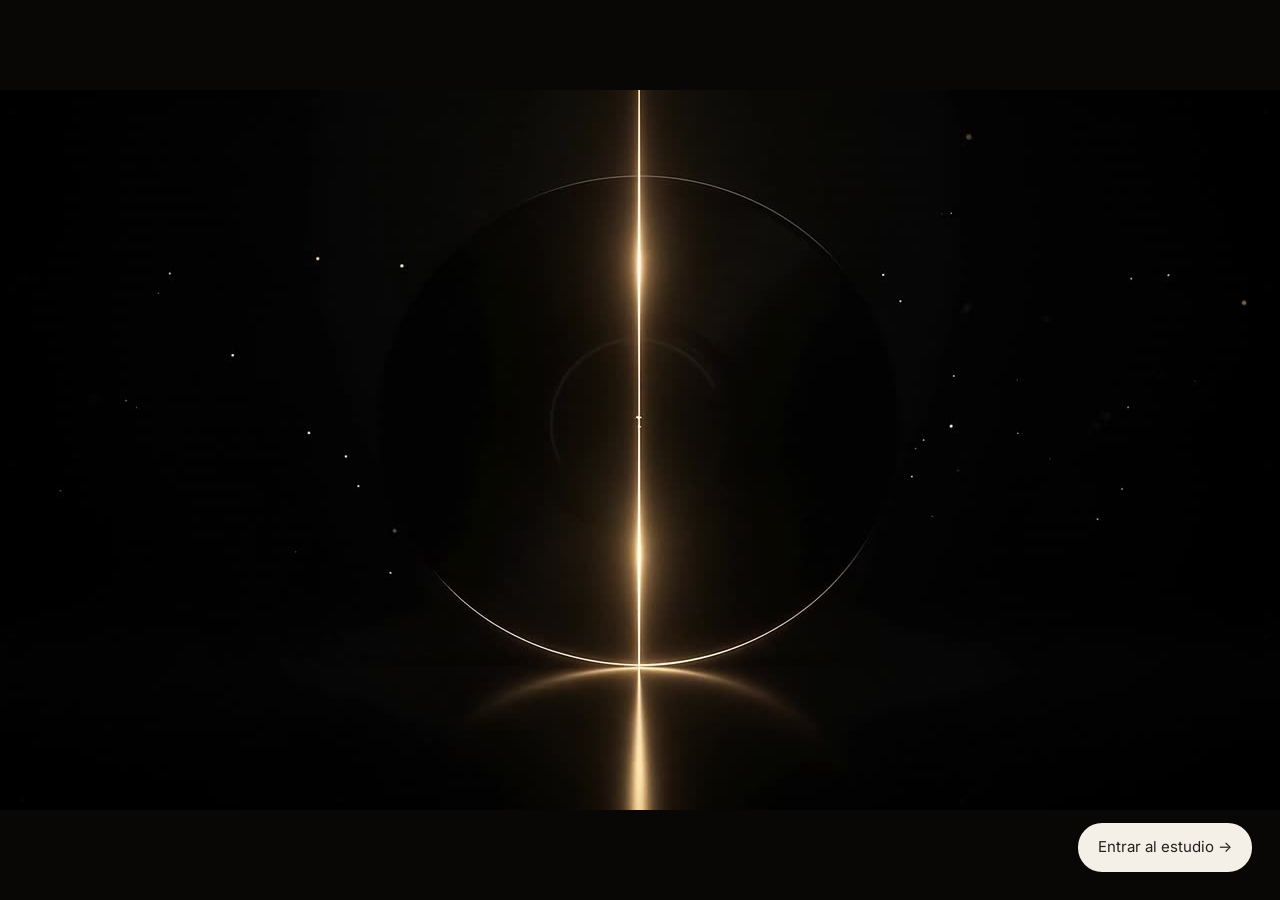
==== index.html @ 71c60af3 "Add files via upload" ====
<!DOCTYPE html>
<html lang="es">
<head>
<meta charset="utf-8">
<meta name="viewport" content="width=device-width, initial-scale=1">
<title>Galadriel Music Studio | Música para otros mundos</title>
<meta name="description" content="Música cinematográfica y emocional para otros mundos. Explora orquesta, culturas, cine y los universos musicales de Galadriel Music Studio.">
<meta name="theme-color" content="#F4EFE6">
<meta http-equiv="Content-Security-Policy" content="default-src 'self'; script-src 'self' 'unsafe-inline'; style-src 'self' 'unsafe-inline' https://fonts.googleapis.com; font-src 'self' https://fonts.gstatic.com; img-src 'self' data: https:; media-src 'self'; connect-src 'self' https://www.googleapis.com https://api.allorigins.win; frame-src https://www.youtube-nocookie.com; form-action https://formspree.io; base-uri 'self'; object-src 'none'; upgrade-insecure-requests">
<meta name="referrer" content="strict-origin-when-cross-origin">
<link rel="canonical" href="https://galadrielmusicstudio.github.io/music/">
<meta name="robots" content="index, follow">
<meta property="og:type" content="website">
<meta property="og:title" content="Galadriel Music Studio | Música para otros mundos">
<meta property="og:description" content="Descubre nuestros universos musicales: orquesta, cine, culturas y música emocional. Escucha muestras y explora cada canal.">
<meta property="og:url" content="https://galadrielmusicstudio.github.io/music/">
<meta property="og:site_name" content="Galadriel Music Studio">
<meta property="og:locale" content="es_PE">
<meta property="og:image" content="https://galadrielmusicstudio.github.io/music/og.jpg?v=20261001-share23">
<meta property="og:image:secure_url" content="https://galadrielmusicstudio.github.io/music/og.jpg?v=20261001-share23">
<meta property="og:image:type" content="image/jpeg">
<meta property="og:image:width" content="1200">
<meta property="og:image:height" content="630">
<meta property="og:image:alt" content="Galadriel Music Studio: tocadiscos de mármol y oro sobre fondo marfil, panel carbón y el lema Música para otros mundos">
<meta name="twitter:card" content="summary_large_image">
<meta name="twitter:title" content="Galadriel Music Studio | Música para otros mundos">
<meta name="twitter:description" content="Descubre nuestros universos musicales: orquesta, cine, culturas y música emocional.">
<meta name="twitter:image" content="https://galadrielmusicstudio.github.io/music/og.jpg?v=20261001-share23">
<link rel="icon" href="data:image/svg+xml,%3Csvg xmlns='http://www.w3.org/2000/svg' viewBox='0 0 32 32'%3E%3Crect width='32' height='32' rx='16' fill='%23080705'/%3E%3Ccircle cx='16' cy='16' r='10' fill='none' stroke='%23C8A76B' stroke-width='.8'/%3E%3Ccircle cx='16' cy='16' r='4' fill='%23F4EFE6'/%3E%3Ccircle cx='16' cy='16' r='1.15' fill='%23C8A76B'/%3E%3C/svg%3E">
<script type="application/ld+json">
{"@context":"https://schema.org","@type":"Organization","name":"Galadriel Music Studio","url":"https://galadrielmusicstudio.github.io/music/","sameAs":["https://www.youtube.com/@Galadriel_Symphony","https://www.youtube.com/@EcosDelAnimeMusic","https://www.youtube.com/@Heavenly_Echoes_Sounds","https://www.youtube.com/@ForgedInSilenceMusic","https://www.youtube.com/@ReelEmpiresMusic","https://open.spotify.com/intl-es/artist/4nYRh691c9rFwYWgybuZY1","https://tidal.com/artist/80259415","https://instagram.com/galadrielsymphony"]}
</script>
<link rel="stylesheet" href="css/fonts.css?v=20260928">
<link rel="stylesheet" href="css/styles.css?v=20260928b">
<link rel="stylesheet" href="css/turntable.css?v=24">
<link rel="stylesheet" href="css/canales-v15.css?v=15">
<link rel="stylesheet" href="css/escuchar-v16.css?v=24">
</head>
<body><a class="skip-link" href="#canales">Ir al contenido</a>
<div id="intro">
  <video class="intro-video" id="introVideo" src="media/galadriel-intro.mp4" poster="img/galadriel-intro-poster.jpg" autoplay muted playsinline webkit-playsinline preload="metadata"></video>
</div>
<div class="page">
  <header class="top">
    <div class="top-in">
      <button class="brand" data-view="canales" aria-label="Volver a canales"><span class="mark" aria-hidden="true"></span><span class="brand-word" aria-label="Galadriel">GΛLΛDRIEL</span></button>
      <nav class="nav" id="nav" aria-label="Navegación principal">
        <button data-view="canales" aria-current="true">Canales</button>
        <button data-view="escuchar">Escuchar</button>
        <button data-view="estudio">Estudio</button>
        <button data-view="tienda">Tienda</button>
      </nav>
      
      
    </div>
  </header>
  <main class="screen" id="canales">
    <div class="home-grid">
      <section class="home-left" aria-labelledby="titulo">
        <div class="home-left-ambient" aria-hidden="true">
          <video class="home-left-bg-video" autoplay muted loop playsinline webkit-playsinline preload="metadata" poster="img/galadriel-left-ambient-poster.webp">
            <source src="media/galadriel-left-ambient.mp4" type="video/mp4">
          </video>
        </div>
<section class="hero-copy" aria-labelledby="titulo">
      <p class="eyebrow">Un universo sonoro</p>
      <h1 id="titulo"><span class="brand-word" aria-label="Galadriel">GΛLΛDRIEL</span><small>Music Studio</small></h1>
      
      <p class="hero-statement">Música cinematográfica y emocional para universos originales.</p>
      
    </section>
      <div class="record-zone tt-zone"><div class="tt-stage">
<svg class="tt-scene" xmlns="http://www.w3.org/2000/svg" xmlns:xlink="http://www.w3.org/1999/xlink" viewBox="500 340 1240 590" role="img" aria-label="Tocadiscos de mármol y oro con vinilo negro y brazo articulado">
<defs>
  <image id="arm-photo" width="1672" height="941" xlink:href="img/turntable/arm.png"/>
  <clipPath id="rod-cut"><path d="M 709 655 L 862 595 L 913 608 L 1040 550 Q 1110 521 1143 463 L 1262 322 Q 1280 299 1300 315 L 1320 340 L 1223 507 Q 1190 578 1120 610 L 947 681 L 933 727 L 789 783 L 723 742 Z"/></clipPath>
  <mask id="housing-cut" maskUnits="userSpaceOnUse" x="0" y="0" width="1672" height="941">
    <rect width="1672" height="941" fill="white"/>
    <path d="M 709 655 L 862 595 L 913 608 L 1040 550 Q 1110 521 1143 463 L 1262 322 Q 1280 299 1300 315 L 1320 340 L 1223 507 Q 1190 578 1120 610 L 947 681 L 933 727 L 789 783 L 723 742 Z" fill="black" stroke="black" stroke-width="30" stroke-linejoin="round"/>
  </mask>
  <linearGradient id="pivot-brass"><stop stop-color="#5e431d"/><stop offset=".3" stop-color="#d8b77a"/><stop offset=".55" stop-color="#f1d9a6"/><stop offset=".8" stop-color="#946529"/><stop offset="1" stop-color="#3c2b19"/></linearGradient>
  <clipPath id="tt-disc-edge"><circle r="270"/></clipPath>
  <clipPath id="tt-label-edge"><circle r="98"/></clipPath>
  <filter id="tt-matte" color-interpolation-filters="sRGB">
    <feColorMatrix type="saturate" values=".12"/>
    <feComponentTransfer>
      <feFuncR type="linear" slope=".28" intercept=".016"/>
      <feFuncG type="linear" slope=".28" intercept=".016"/>
      <feFuncB type="linear" slope=".28" intercept=".016"/>
    </feComponentTransfer>
  </filter>
</defs>

<!-- A complete alpha silhouette sits on the page's single continuous surface. -->
<image class="tt-photo-base" x="519.12" y="276.8" width="1195.48" height="672.815" xlink:href="img/turntable/chassis-transparent.png"/>

<!-- Reflections stay in the room; the centered label rotates in the disc plane. -->
<g class="tt-disc-plane" transform="translate(1114 477) scale(1 .335)">
  <circle r="270" fill="#111212"/>
  <g class="tt-reflections" clip-path="url(#tt-disc-edge)">
    <image x="-278.56" y="-275.89" width="558" height="558" xlink:href="img/turntable/label.png" filter="url(#tt-matte)"/>
  </g>
  <g class="tt-grooves" fill="none" stroke="#babdbd" stroke-width=".45" opacity=".17" aria-hidden="true"></g>
  <circle r="100" fill="#28251e"/>
  <g class="tt-rotor" transform="rotate(0)">
    <g clip-path="url(#tt-label-edge)">
      <image x="-278.56" y="-275.89" width="558" height="558" xlink:href="img/turntable/label.png"/>
    </g>
  </g>
  <circle r="270" fill="none" stroke="#303131" stroke-width="1"/>
</g>
<g class="tt-spindle" aria-hidden="true">
  <ellipse cx="1114" cy="477" rx="8" ry="3" fill="#583d1d"/>
  <path d="M1110 477V465Q1114 461 1118 465V477Z" fill="url(#pivot-brass)"/>
</g>

<!-- Fixed pedestal + moving tube/cartridge, clipped from the original transparent arm render. -->
<ellipse cx="1431" cy="532" rx="25" ry="3" fill="#3d2914" opacity=".14"/>
<g transform="translate(1156 405) scale(.2)">
  <use xlink:href="#arm-photo" mask="url(#housing-cut)"/>
  <ellipse cx="1321" cy="330" rx="35" ry="31" fill="url(#pivot-brass)" opacity=".22"/>
  <g class="tt-arm-yaw"><g class="tt-arm-lift"><use xlink:href="#arm-photo" clip-path="url(#rod-cut)"/></g></g>
</g>
</svg>
          <button class="tt-disc-hit" id="touchDisc" aria-expanded="false" aria-controls="channelPanel" aria-label="Ver el canal seleccionado"></button>
          
          <div class="home-audio" id="homeAudio"></div>
        </div>
        <p class="sample-caption"></p>
</div>
        <div class="home-signature"><i aria-hidden="true"></i><span>Música<br>para otros mundos</span></div>
      </section>

      <aside class="home-right" aria-label="Explorar canales de Galadriel Music Studio">
        <div class="channel-browser">
          <div class="channel-browser-head"><span>Canales destacados</span><i aria-hidden="true"></i></div>
          <div class="channel-carousel">
            <button class="carousel-arrow carousel-prev" id="channelPrev" type="button" aria-label="Canales anteriores">
              <svg viewBox="0 0 24 24" aria-hidden="true"><path d="M15 5l-7 7 7 7"/></svg>
            </button>
            <div class="channel-viewport" id="channelViewport"><ol class="channel-rail" id="channelRail"></ol></div>
            <button class="carousel-arrow carousel-next" id="channelNext" type="button" aria-label="Canales siguientes">
              <svg viewBox="0 0 24 24" aria-hidden="true"><path d="M9 5l7 7-7 7"/></svg>
            </button>
          </div>
        </div>

        <div class="channel-info-wrap">
          <div class="current-meta" id="currentMeta"></div>
          <a class="channel-cta" id="currentChannelLink" href="#" target="_blank" rel="noopener noreferrer">
            <span class="channel-cta-play" aria-hidden="true">
              <svg viewBox="0 0 24 24"><path d="M9 6l9 6-9 6z"/></svg>
            </span>
            <span>Ver canal</span>
            <span class="channel-cta-arrow" aria-hidden="true">→</span>
          </a>
        </div>

        <a class="home-explore" href="#escuchar" data-view="escuchar">Explorar música →</a>
<aside class="channel-panel" id="channelPanel" aria-live="polite"></aside>
      </aside>
    </div>
  </main>
  <section class="view listen-view" id="view-escuchar" aria-labelledby="escuchar-title">
    <h2 class="listen-sr-only" id="escuchar-title">Escuchar</h2>
    <p class="listen-sr-only" id="listenIntro" aria-live="polite">Cargando canales…</p>
    <div class="listen-list" id="listenList"></div>
  </section>
  <section class="view" id="view-estudio" aria-labelledby="estudio-title">
    <div class="studio-showcase">
      <div class="studio-copy">
        <h2 id="estudio-title">Estudio</h2>
        <p class="studio-kicker">La visión detrás de la música</p>
        <p>Galadriel Music Studio es un universo músical que reúne composición original, producción cinematográfica y mundos visuales creados para sonar con identidad propia.</p>
        <div class="studio-pillars" aria-label="Pilares del estudio">
          <span><i></i>Composición original</span>
          <span><i></i>Producción cinematográfica</span>
          <span><i></i>Universos músicales</span>
          <span><i></i>Comunidad global</span>
        </div>
        <a class="studio-cta" id="studioMail" href="#">Contactar al estudio <span aria-hidden="true">→</span></a>
        <div class="studio-quote">"Música para otros mundos"<br><small>Galadriel Music Studio</small></div>
      </div>
      <div class="studio-visual"><p class="eyebrow">Galadriel Music Studio</p><p class="studio-manifesto">Música para<br><em>otros mundos.</em></p><p>Orquesta · Cine · Emoción</p><div class="studio-lines" aria-hidden="true"></div></div>
    </div>
    <div class="studio-lower">
      <div class="contact-card studio-card">
        <h3>Nuevos lanzamientos</h3>
        <p>Escríbenos si quieres recibir novedades sobre lanzamientos y colecciones.</p>
        <a class="studio-cta" id="notifyMail" href="#">Solicitar avisos por correo →</a><p class="form-note">Se abrirá tu aplicación de correo para enviar la solicitud.</p>
      </div>
      <div class="contact-card studio-card"><h3>Contacto</h3><p>Licencias, colaboraciones o producción músical: <a id="mail" href="#">escribir al estudio</a></p></div>
    </div>
  </section>
  <section class="view" id="view-tienda" aria-labelledby="tienda-title">
    <div class="shop-head">
      <div>
        <p class="shop-kicker">Colecciones digitales</p>
        <h2 id="tienda-title">Tienda</h2>
        <p>Elige el universo que quieres llevar contigo. Explora las colecciones y consulta los formatos disponibles para celular y monitor.</p>
      </div>
      <div class="shop-badges" aria-label="Detalles de compra">
        <span>Monitor 3840 × 2160</span>
        <span>Celular y monitor</span>
        <span>Entrega por correo</span>
      </div>
    </div>
    <div class="shop-grid" id="shopGrid"></div>
    <div class="contact-card">
      <h3>Cómo funciona</h3>
      <p>Selecciona un formato y solicita información por correo. Antes de pagar, confirma con el estudio el contenido, la disponibilidad, el permiso de uso y el plazo de entrega de la colección.</p>
      <p><a href="privacidad.html">Política de privacidad</a></p>
    </div>
  </section>
<footer class="site-footer"><span>Galadriel Music Studio</span><a href="privacidad.html">Privacidad</a><a href="#estudio" data-view="estudio">Contacto</a></footer></div>
<dialog id="productPreview"><button class="preview-close" aria-label="Cerrar vista previa">Cerrar ×</button><img alt=""><p></p></dialog>
<script src="js/turntable.js?v=20260928b" defer></script>
<script src="js/app.js?v=20261001v24" defer></script>
</body>
</html>
---- css/fonts.css ----
@font-face {
  font-family: 'Inter';
  font-style: normal;
  font-weight: 400;
  font-display: swap;
  src: url(../fonts/font-0.ttf) format('truetype');
}
@font-face {
  font-family: 'Inter';
  font-style: normal;
  font-weight: 500;
  font-display: swap;
  src: url(../fonts/font-1.ttf) format('truetype');
}
@font-face {
  font-family: 'Inter';
  font-style: normal;
  font-weight: 600;
  font-display: swap;
  src: url(../fonts/font-2.ttf) format('truetype');
}
@font-face {
  font-family: 'Marcellus';
  font-style: normal;
  font-weight: 400;
  font-display: swap;
  src: url(../fonts/font-3.ttf) format('truetype');
}
---- css/styles.css ----
:root{--ivory:#f5f0e7;--paper:#fcf9f3;--ink:#26211b;--muted:#71675b;--gold:#a7834d;--line:#a7834d33;--ease:cubic-bezier(.2,.8,.2,1)}
*{box-sizing:border-box}html{scroll-behavior:smooth}body{margin:0;background:#e9e2d6;color:var(--ink);font:400 15px/1.65 Inter,system-ui,sans-serif;-webkit-font-smoothing:antialiased}button,input,select{font:inherit}button,a,input,select{touch-action:manipulation}button{cursor:pointer;color:inherit}a{color:inherit;text-decoration:none}button{border:0;background:none}img,svg{max-width:100%}img{display:block}button:disabled{cursor:default}a:focus-visible,button:focus-visible,input:focus-visible,select:focus-visible{outline:2px solid var(--gold);outline-offset:5px}button,a{ -webkit-tap-highlight-color:transparent}h1,h2,h3,p{margin-top:0}h1,h2,h3{font-family:Marcellus,Georgia,serif;font-weight:400}.page{width:calc(100% - 48px);max-width:1760px;min-height:calc(100svh - 48px);margin:24px auto;border:1px solid #8c7c625e;border-radius:16px;background:radial-gradient(ellipse at 20% 5%,#fffdf9 0,transparent 50%),linear-gradient(125deg,#f7f3eb,#f1e9dc);box-shadow:0 18px 60px #34291b12;overflow:clip}.top{position:relative;z-index:10;border-bottom:1px solid var(--line)}.top-in{max-width:1440px;margin:auto;min-height:84px;padding:12px 40px;display:flex;align-items:center;justify-content:space-between;gap:24px}.brand{display:flex;align-items:center;gap:14px;padding:0;text-align:left}.mark{display:grid;place-items:center;width:36px;height:36px;border-radius:50%;background:#19160f;box-shadow:inset 0 0 0 1px #b3975d}.mark:before{content:'';width:11px;height:11px;background:#eee4d0;border:2px solid #ac8b50;border-radius:50%}.brand-word{font-family:Marcellus,Georgia,serif;letter-spacing:.2em}.brand .brand-word{font-size:16px}.brand .brand-word:after{content:'Music Studio';display:block;text-align:center;font:400 8px/1.6 Inter,sans-serif;letter-spacing:.28em}.nav{display:flex;gap:30px}.nav button{position:relative;padding:12px 0;font-size:12px;letter-spacing:.14em;text-transform:uppercase;color:var(--muted)}.nav button[aria-current=true]{color:var(--ink)}.nav button[aria-current=true]:after{content:'';position:absolute;bottom:5px;left:0;right:0;height:1px;background:var(--gold)}.nav button:hover{color:var(--ink)}
.screen{max-width:1440px;margin:auto;padding:38px 40px 24px}.hero-copy{text-align:center}.eyebrow{display:flex;align-items:center;justify-content:center;gap:18px;color:#8c693b;font-size:10px;letter-spacing:.32em;text-transform:uppercase;margin:0 0 16px}.eyebrow:before,.eyebrow:after{content:'';width:32px;height:1px;background:#b3956455}h1{line-height:1;margin:0 0 18px}h1>.brand-word{display:block;font-size:clamp(44px,6.5vw,96px);letter-spacing:.17em;text-indent:.17em}h1 small{display:block;font:400 13px/1.7 Inter,sans-serif;letter-spacing:.45em;margin-top:10px}.hero-statement{color:var(--muted);font-size:14px;letter-spacing:.05em;margin:0 auto;max-width:660px}.stage{position:relative;display:grid;grid-template-columns:230px minmax(0,660px) 230px;justify-content:center;align-items:center;gap:22px;margin-top:32px}.channel-rail{list-style:none;padding:0;margin:0;display:grid;gap:5px}.channel-rail button{display:flex;gap:12px;align-items:center;text-align:left;width:100%;min-height:52px;padding:8px 12px;border:1px solid transparent;border-radius:8px;color:var(--muted);transition:background .2s}.channel-rail .num{font-size:10px;color:#947644;letter-spacing:.12em}.channel-rail .label{font-size:12px;line-height:1.4;letter-spacing:.025em}.channel-rail button:hover{background:#fffaf28a}.channel-rail button[aria-current=true]{color:var(--ink);border-color:var(--line);background:#fffaf2}.current-meta{text-align:center;width:100%;margin-bottom:0;min-height:96px}.current-meta .cat{color:var(--muted);font-size:10px;letter-spacing:.21em;text-transform:uppercase;margin:0 0 6px}.current-meta .name{font-family:Marcellus,Georgia,serif;font-size:clamp(23px,2.7vw,36px);line-height:1.2;margin:0}.current-identity{display:flex;justify-content:center;align-items:center;gap:10px}.current-identity img{width:35px;height:35px;object-fit:cover;border-radius:50%;border:1px solid var(--line)}.current-stats{margin:6px 0 0;color:var(--muted);font-size:11px}.sample-caption{text-align:center;color:var(--muted);font-size:11px;margin:9px 0 15px}.touch,.studio-cta,.shop-request{display:inline-flex;align-items:center;justify-content:center;gap:24px;background:var(--ink);color:var(--paper);padding:10px 20px;border-radius:24px;font-size:12px;letter-spacing:.05em;min-height:44px}.touch:hover,.studio-cta:hover,.shop-request:hover{background:#4d3e29}.arrow{display:grid;place-items:center;border:1px solid #b3956480;border-radius:50%;width:28px;height:28px}.arrow svg{width:18px;fill:none;stroke:currentColor;stroke-width:1.4}.channel-panel{display:none;grid-column:1/-1;background:var(--paper);border:1px solid var(--line);border-radius:12px;padding:26px;margin-top:16px}.disc-open .channel-panel{display:block}.panel-actions{display:flex;justify-content:flex-end}.ghost{font-size:12px;color:var(--muted);padding:8px 0}.panel-copy{max-width:760px}.panel-copy p{margin:6px 0 12px}.platforms{display:flex;flex-wrap:wrap;gap:10px;margin:16px 0}.platforms a{padding:8px 14px;border:1px solid var(--line);border-radius:22px;font-size:12px}.platforms .primary{background:var(--ink);color:var(--paper)}.panel-videos{margin-top:20px}.footer-note{display:flex;align-items:center;justify-content:space-between;gap:16px;margin-top:36px;padding-top:18px;color:var(--muted);font-size:10px;letter-spacing:.12em;text-transform:uppercase}.footer-note .left{display:flex;gap:12px}.footer-note i{border-left:1px solid var(--gold)}.footer-note .right{display:none}.site-footer{border-top:1px solid var(--line);display:flex;gap:24px;align-items:center;max-width:1360px;margin:16px auto 0;padding:22px 40px;color:var(--muted);font-size:11px}.site-footer span{margin-right:auto}.site-footer a:hover{text-decoration:underline}.view{display:none;max-width:1360px;margin:auto;padding:44px 40px 48px;min-height:60vh}.view.on{display:block}body.view-open .screen{display:none}.view h2{font-size:clamp(32px,4vw,52px);line-height:1.15;margin:0 0 14px}.view .intro{color:var(--muted);max-width:70ch;margin-bottom:30px}.listen-row{display:grid;grid-template-columns:250px minmax(0,1fr);gap:28px;padding:30px 0;border-top:1px solid var(--line)}.listen-row>div{min-width:0}.row-id{display:flex;gap:16px;align-items:flex-start}.row-id h3{font-size:22px;line-height:1.25;margin:4px 0 6px}.row-id small{font-size:12px;color:var(--muted)}.listen-disc{position:relative;flex:0 0 58px;display:flex;flex-direction:column;align-items:center;gap:10px}.mini-disc{display:block;width:58px;height:58px;border-radius:50%;background:#30271b;overflow:hidden}.channel-seal{height:100%;display:grid;place-items:center;color:#e7d6b0;font-size:12px}.audio-wave{display:none}.audio-card audio{display:none}.player-btn{display:grid;place-items:center;width:44px;height:44px;background:var(--ink);color:#f7eddb;border-radius:50%}.player-btn svg{width:19px;height:19px;fill:currentColor}.pause-icon{display:none}.is-playing .play-icon{display:none}.is-playing .pause-icon{display:block}.listen-videos-heading{display:flex;justify-content:space-between;gap:12px;margin-bottom:14px;font-size:12px}.listen-videos-heading small{color:var(--muted)}.videos{display:grid;grid-template-columns:repeat(3,minmax(0,1fr));gap:18px}.listen-row .videos{grid-template-columns:repeat(2,minmax(0,1fr))}.video-card{min-width:0}.thumb{display:block;position:relative;aspect-ratio:16/9;background:#e4dacb;overflow:hidden;border-radius:8px}.thumb img{width:100%;height:100%;object-fit:cover;transition:transform .3s}.video-card:hover img{transform:scale(1.035)}.video-card b{display:-webkit-box;-webkit-line-clamp:2;-webkit-box-orient:vertical;overflow:hidden;min-height:40px;font-size:13px;font-weight:500;line-height:1.5;margin-top:10px}.video-card small{font-size:11px;color:var(--muted)}.video-duration{position:absolute;right:7px;bottom:7px;padding:1px 5px;background:#17130fd9;color:white;border-radius:4px;font-size:10px}.fallback-title{display:grid;height:100%;place-items:center;text-align:center;padding:16px;color:var(--muted);font-family:Marcellus,serif}.empty{padding:24px;border:1px dashed var(--line);border-radius:8px;color:var(--muted)}
.studio-showcase{display:grid;grid-template-columns:1fr 1fr;gap:48px;align-items:center}.studio-kicker,.shop-kicker{text-transform:uppercase;color:#89683b;font-size:11px;letter-spacing:.15em}.studio-copy>p{max-width:55ch}.studio-pillars{display:grid;grid-template-columns:1fr 1fr;gap:12px;margin:28px 0;font-size:12px}.studio-pillars span{border-top:1px solid var(--line);padding-top:12px}.studio-quote{margin-top:25px;color:var(--muted);font-family:Marcellus,serif}.studio-quote small{font:11px Inter,sans-serif}.studio-visual{position:relative;overflow:hidden;min-height:370px;border:1px solid var(--line);border-radius:12px;padding:45px 30px;text-align:center;background:radial-gradient(ellipse at 50% 40%,#fffaf0,#e9ddc8);display:flex;flex-direction:column;justify-content:center}.studio-manifesto{font:400 clamp(30px,3.5vw,48px)/1.25 Marcellus,Georgia,serif;margin:20px 0}.studio-manifesto em{color:#92703d;font-style:normal}.studio-visual>p:last-of-type{font-size:10px;letter-spacing:.2em;text-transform:uppercase}.studio-lines{height:30px;margin-top:20px;background:repeating-linear-gradient(90deg,transparent 0 9px,#ad8c554f 9px 10px);mask-image:radial-gradient(ellipse,black,transparent 65%)}.studio-lower{display:grid;grid-template-columns:repeat(2,minmax(0,1fr));gap:20px;margin-top:40px}.contact-card{border:1px solid var(--line);border-radius:10px;padding:26px;background:#fcf9f380}.contact-card h3{font-size:24px;margin-bottom:10px}.contact-card p{color:var(--muted);font-size:14px}.contact-card a:not(.studio-cta){text-decoration:underline;text-underline-offset:4px;overflow-wrap:anywhere}.form-note{font-size:11px!important;margin:12px 0 0}.studio-audio-card{grid-column:1/-1;display:flex;align-items:center;justify-content:space-between}.studio-audio-card h3{margin:0}.shop-head{display:flex;align-items:flex-start;justify-content:space-between;gap:32px;margin-bottom:32px}.shop-head p{max-width:60ch;color:var(--muted)}.shop-badges{display:flex;flex-direction:column;gap:8px;flex-shrink:0;font-size:11px}.shop-badges span{border:1px solid var(--line);border-radius:20px;padding:6px 12px}.shop-grid{display:grid;grid-template-columns:repeat(3,minmax(0,1fr));gap:22px;margin-bottom:32px}.shop-card{min-width:0;overflow:hidden;border:1px solid var(--line);border-radius:12px;background:var(--paper);box-shadow:0 6px 20px #34291b06}.shop-art{position:relative;aspect-ratio:16/11;display:grid;place-items:center;background:linear-gradient(135deg,#eee5d6,#dfd0b8);width:100%;overflow:hidden}.shop-art img{width:100%;height:100%;object-fit:cover}.shop-art.no-preview img{display:none}.shop-art.no-preview:after{content:'Vista previa próximamente';color:#69583e;font-size:12px;letter-spacing:.05em}.shop-art:disabled{cursor:default}.shop-body{padding:22px}.shop-body h3{font-size:24px;line-height:1.2;margin:0 0 8px}.shop-body p{font-size:12px;color:var(--muted);margin:0 0 16px}.shop-format-label{display:block;font-size:11px;color:var(--muted);margin:0 0 6px}.shop-format{width:100%;min-height:44px;border:1px solid var(--line);background:#f6f0e5;border-radius:6px;color:var(--ink);padding:8px;font-size:12px;margin-bottom:16px}.shop-request{width:100%;font-size:12px}.shop-note{font-size:10px!important;margin:12px 0 0!important}dialog{width:min(960px,94vw);max-height:90svh;border:1px solid var(--line);border-radius:12px;padding:20px;background:var(--paper);color:var(--ink)}dialog::backdrop{background:#211b12b3}dialog img{max-height:70svh;max-width:100%;margin:auto;object-fit:contain}.preview-close{display:block;margin-left:auto;min-height:44px}.skip-link{position:fixed;top:-100px;left:20px;background:var(--ink);color:white;padding:10px;z-index:10000}.skip-link:focus{top:10px}#intro{position:fixed;inset:0;z-index:999;background:#080705;transition:opacity .4s;display:grid;place-items:center}#intro.off{opacity:0;pointer-events:none}.intro-video{width:100%;height:100%;object-fit:contain}.intro-skip{position:absolute;bottom:28px;right:28px;background:#f5f0e7;color:#26211b;padding:12px 20px;border-radius:24px}
@media(min-width:1600px){.screen{padding-top:48px}.stage{margin-top:40px}}
@media(max-width:1150px){.stage{grid-template-columns:190px minmax(0,640px);gap:22px}.channel-rail{grid-column:1}.record-zone{grid-column:2}.listen-row{grid-template-columns:200px minmax(0,1fr)}.shop-grid{grid-template-columns:repeat(2,minmax(0,1fr))}.studio-showcase{gap:28px}.top-in,.screen,.view{padding-left:28px;padding-right:28px}}
@media(max-width:820px){.page{width:100%;margin:0;border:0;border-radius:0;min-height:100svh}.top-in{flex-wrap:wrap;justify-content:center;padding:18px 20px 8px;gap:12px}.brand{margin-right:auto}.nav{width:100%;justify-content:space-between;gap:12px}.nav button{font-size:11px;min-height:44px}.screen{padding:26px 16px 20px}h1>.brand-word{font-size:clamp(32px,10vw,65px);letter-spacing:.1em;text-indent:.1em}h1 small{font-size:10px;letter-spacing:.3em}.eyebrow{font-size:9px;letter-spacing:.2em}.hero-statement{font-size:12px;max-width:35ch}.stage{display:flex;flex-direction:column;gap:20px;margin-top:28px}.channel-rail{order:2;display:flex;overflow-x:auto;width:100%;gap:8px;padding:4px 0 14px;scroll-snap-type:x mandatory}.channel-rail li{flex:0 0 155px;scroll-snap-align:start}.channel-rail button{height:58px;border-color:var(--line)}.record-zone.tt-zone{max-width:600px;order:1}.current-meta{min-height:78px}.current-meta .name{font-size:24px}.current-meta .cat{font-size:9px}.channel-panel{order:3;width:100%;padding:20px}.footer-note{margin-top:12px;font-size:9px}.site-footer{padding:20px 16px;gap:18px;font-size:10px;flex-wrap:wrap}.view{padding:30px 20px}.listen-row{grid-template-columns:1fr;gap:20px}.row-id h3{font-size:23px}.listen-row .videos{display:flex;overflow-x:auto;scroll-snap-type:x mandatory;gap:16px;padding-bottom:14px}.listen-row .video-card{flex:0 0 min(75vw,310px);scroll-snap-align:start}.listen-videos-heading{flex-wrap:wrap}.listen-videos-heading small:after{content:' · Desliza →'}.studio-showcase{grid-template-columns:1fr}.studio-visual{min-height:280px}.studio-lower{grid-template-columns:1fr}.shop-head{display:block}.shop-badges{flex-direction:row;flex-wrap:wrap}.shop-grid{grid-template-columns:1fr 1fr;gap:16px}.shop-body{padding:16px}.shop-body h3{font-size:22px}.videos{grid-template-columns:1fr}.panel-videos .videos{grid-template-columns:repeat(2,minmax(0,1fr))}}
@media(max-width:480px){.shop-grid{grid-template-columns:1fr}.current-identity{gap:7px}.current-identity img{width:28px;height:28px}.current-meta .name{font-size:22px}.panel-videos .videos{grid-template-columns:1fr}.footer-note .left{display:none}.footer-note{justify-content:center}.tt-zone .tt-volume{max-width:52px}.studio-pillars{font-size:11px}}
@media(prefers-reduced-motion:reduce){html{scroll-behavior:auto}*,*:before,*:after{animation:none!important;transition:none!important}}
.shop-art img{object-fit:contain;background:#eee5d6}
.shop-art img{position:absolute;inset:0;width:100%;height:100%;object-fit:contain}

/* One uninterrupted surface, independent of the turntable's alpha silhouette. */
.page{position:relative;isolation:isolate;background:#f8f5ee;border-color:#b4a38b66;box-shadow:0 18px 60px #493d2914}
.top{background:#faf6ef38}.site-footer{background:transparent}
.channel-rail button[aria-current=true]{background:#fbf5e7b0;border-color:#ad88543d}
.current-meta{position:relative;z-index:1}
@media(max-width:820px){.record-zone.tt-zone{max-width:660px}.channel-rail{scrollbar-width:thin;scrollbar-color:#ac927055 transparent}}

/* Fixed type sizes keep the wordmark and channel titles stable. */
h1>.brand-word{font-size:88px}
h1 small,.brand .brand-word:after{text-transform:uppercase}
.current-meta .name{font-size:32px;overflow-wrap:anywhere}
.current-identity{min-width:0}.current-identity img{flex-shrink:0}
.view h2{font-size:46px}
.studio-manifesto{font-size:42px}
.shop-card{border-radius:8px}
@media(min-width:1000px){.shop-grid{grid-template-columns:repeat(3,minmax(0,1fr))}}
@media(max-width:1150px){h1>.brand-word{font-size:64px}.current-meta .name{font-size:28px}}
@media(max-width:820px){
  h1>.brand-word{font-size:48px}
  .current-meta .name{font-size:24px}
  .view h2{font-size:34px}
  .studio-manifesto{font-size:34px}
}
@media(max-width:480px){h1>.brand-word{font-size:36px}.current-meta .name{font-size:22px}}
@media(max-width:360px){h1>.brand-word{font-size:32px}}
.channel-stats{display:grid;gap:3px;line-height:1.5}
.channel-stats span{display:block;white-space:nowrap}
.channel-stats span:only-child{white-space:normal}
---- css/turntable.css ----
/* Premium home turntable. Other sections keep styles.css. */
.record-zone.tt-zone{
  width:100%;height:auto;min-height:0;padding:0;display:flex;flex-direction:column;gap:0;isolation:isolate;
  position:relative;
}
.tt-zone .tt-stage{
  position:relative;width:100%;aspect-ratio:1240/590;flex:none;overflow:visible;
}
.tt-zone .tt-scene{
  display:block;width:100%;height:100%;overflow:visible;pointer-events:none;
  filter:none;mix-blend-mode:normal;
  shape-rendering:geometricPrecision;
}
.tt-zone .tt-photo-base{opacity:1}

/* Invisible click target over the actual record. */
.tt-zone .tt-disc-hit{
  position:absolute;left:27.7%;top:7.8%;width:43.6%;height:30.7%;border-radius:50%;z-index:3;
  background:transparent;padding:0;box-shadow:none;
}
.tt-zone .tt-disc-hit:focus-visible{outline:1px solid #b39c73;outline-offset:3px}

/* Tonearm motion: restrained so it reads as a physical mechanism, not a floating layer. */
.tt-zone .tt-arm-yaw{
  transform-box:view-box;transform-origin:1320px 330px;transform:rotate(0deg);
  transition:transform 1.45s cubic-bezier(.22,.72,.18,1) .16s;
}
.tt-zone.is-audio-playing .tt-arm-yaw{transform:rotate(16deg)}
.tt-zone .tt-arm-lift.is-cueing{animation:tt-cue 1.62s cubic-bezier(.25,.65,.25,1) both}
@keyframes tt-cue{0%,100%{transform:translateY(0)}18%,72%{transform:translateY(-13px)}}

/* The SVG rotor is animated in JS at 33 1/3 rpm. */
.tt-zone .tt-rotor{transform-origin:0 0}

/* Player is positioned over the physical black console in the photograph. */
.record-zone.tt-zone .home-audio{
  position:absolute;left:26.5%;top:51.55%;width:52.8%;height:9.75%;margin:0;
  display:flex;align-items:center;z-index:5;
}
.tt-zone .tt-console{
  min-height:0;height:100%;width:100%;padding:0 4.6%;border:0;border-radius:999px;
  background:linear-gradient(180deg,rgba(17,14,10,.18),rgba(8,7,5,.08));
  box-shadow:inset 0 1px 0 rgba(255,241,208,.07),inset 0 -1px 0 rgba(0,0,0,.12);
  display:grid;grid-template-columns:30px minmax(0,1fr) 54px;align-items:center;gap:6px;
  color:#eadcc0;position:relative;font:400 10px/1.2 Inter,system-ui,sans-serif;
  font-variant-numeric:tabular-nums;letter-spacing:0;
}
.tt-zone .tt-play{
  display:grid;place-items:center;width:30px;height:36px;border:0;padding:0;border-radius:50%;
  background:transparent;color:inherit;box-shadow:none;transition:color .2s,transform .2s;
}
.tt-zone .tt-play:hover{color:#fff0c9;transform:scale(1.06)}
.tt-zone .tt-play svg{width:14px;height:14px;fill:currentColor;stroke:none}
.tt-zone .tt-play .pause-icon{display:none}
.tt-zone .is-playing .tt-play .play-icon{display:none}
.tt-zone .is-playing .tt-play .pause-icon{display:block}
.tt-zone .tt-timeline{display:grid;grid-template-columns:auto minmax(20px,1fr) auto;align-items:center;gap:5px;min-width:0;white-space:nowrap}
.tt-zone .tt-volume{display:flex;align-items:center;gap:3px;min-width:0;margin:0;color:inherit}
.tt-zone .tt-volume svg{width:11px;height:11px;flex:none}
.tt-zone input[type=range]{
  width:100%;min-width:0;height:34px;appearance:none;-webkit-appearance:none;background:transparent;
  cursor:pointer;margin:0;padding:0;border:0;box-shadow:none;accent-color:#d6c6a8;
}
.tt-zone input[type=range]::-webkit-slider-runnable-track{height:2px;border-radius:2px;background:linear-gradient(to right,#d1c1a3 var(--fill,0%),rgba(214,198,168,.26) var(--fill,0%))}
.tt-zone input[type=range]::-webkit-slider-thumb{appearance:none;-webkit-appearance:none;width:8px;height:8px;border:0;border-radius:50%;margin-top:-3px;background:#d8c7a7;box-shadow:0 0 0 1px rgba(255,255,255,.12)}
.tt-zone input[type=range]::-moz-range-track{height:2px;background:rgba(214,198,168,.26)}
.tt-zone input[type=range]::-moz-range-progress{height:2px;background:#d1c1a3}
.tt-zone input[type=range]::-moz-range-thumb{width:8px;height:8px;border:0;border-radius:50%;background:#d8c7a7}
.tt-zone input:disabled,.tt-zone button:disabled{opacity:.42;cursor:default}
.tt-zone .tt-status{position:absolute;top:calc(100% + 14px);left:-10%;right:-10%;padding:6px 10px;text-align:center;border-radius:4px;background:rgba(249,244,233,.96);color:#54432f;font-size:10px;line-height:1.4;z-index:6;box-shadow:0 2px 9px #31210e18}
.tt-zone .tt-status:empty{display:none}
.tt-zone .is-loading .tt-play{opacity:.55}
.tt-zone audio{display:none}

/* CTA kept close to the product scene, like the approved mockup. */
.record-zone.tt-zone .sample-caption{margin:3px 0 12px}
.record-zone.tt-zone .touch{
  position:relative;left:auto;bottom:auto;transform:none;min-height:48px;min-width:230px;margin:0 auto;z-index:6;
  border-radius:28px;box-shadow:0 9px 22px rgba(56,39,19,.09);
}
.record-zone.tt-zone .touch .arrow{width:32px;height:32px}

/* The turntable is the hero centerpiece: larger, closer and balanced against the rail. */
@media(min-width:1151px){
  .screen{max-width:1510px;padding-top:38px}
  .stage{grid-template-columns:235px minmax(0,840px) 90px;gap:18px;margin-top:24px;align-items:center}
  .current-meta{min-height:90px}
  .channel-rail{align-self:center}
}

@media(max-width:1150px) and (min-width:821px){
  .stage{grid-template-columns:190px minmax(0,760px);gap:18px}
  .record-zone.tt-zone{max-width:760px}
}

@media(max-width:820px){
  .record-zone.tt-zone{max-width:700px;width:100%}
  .tt-zone .tt-stage{aspect-ratio:1240/590}
}

@media(max-width:520px){
  .tt-zone .tt-console{grid-template-columns:22px minmax(0,1fr) 31px;gap:2px;font-size:8px;padding:0 3.5%}
  .tt-zone .tt-play{width:22px;height:30px}.tt-zone .tt-play svg{width:11px;height:11px}
  .tt-zone .tt-console input[type=range]{height:30px}
  .tt-zone .tt-volume{display:flex;width:31px;gap:1px}.tt-zone .tt-volume svg{width:8px}.tt-zone .tt-timeline{gap:2px}
  .tt-zone input[type=range]::-webkit-slider-thumb{width:6px;height:6px;margin-top:-2px}
  .record-zone.tt-zone .touch{min-width:190px;min-height:44px}
}

@media(prefers-reduced-motion:reduce){
  .tt-zone .tt-arm-yaw{transition:none}
  .tt-zone .tt-arm-lift.is-cueing{animation:none}
}

/* Controls share the console's coordinates at every scene size. */
.record-zone.tt-zone .home-audio{left:27.1%;top:50%;width:45.8%;height:9.4%}
.tt-zone .tt-console{font-size:12px;grid-template-columns:36px minmax(0,1fr) 52px;grid-template-rows:minmax(0,1fr)}
.tt-zone .tt-play{width:36px;height:44px}
.tt-zone .tt-play svg{width:18px;height:18px}
.tt-zone .tt-timeline{gap:7px;min-height:0;height:100%;grid-template-rows:minmax(0,1fr)}
.tt-zone .sample-caption:empty{display:none}
.record-zone.tt-zone .touch{margin-top:14px}
@media(max-width:1150px){
  .tt-zone .tt-console{font-size:11px;grid-template-columns:28px minmax(0,1fr);gap:3px}
  .tt-zone .tt-volume{display:none}
  .tt-zone .tt-play{width:28px}
  .tt-zone .tt-timeline{gap:4px}
}
@media(max-width:820px){
  .tt-zone .tt-stage{width:100%;align-self:center}
  .tt-zone .tt-console{font-size:12px;grid-template-columns:32px minmax(0,1fr)}
  .tt-zone .tt-play{width:32px}
}
@media(max-width:360px){
  .tt-zone .tt-console{font-size:10px;grid-template-columns:28px minmax(0,1fr)}
  .tt-zone .tt-play{width:28px}
}

/* ======================================================================
   CANALES — editorial split layout
   Reorders the existing experience without altering the turntable artwork.
   ====================================================================== */
@media (min-width: 901px){
  body:not(.view-open) .page{
    background:#f7f1e7;
  }
  body:not(.view-open) .top{
    background:linear-gradient(90deg,#f7f1e7 0 58%,#111518 58% 100%);
    border-bottom-color:rgba(167,131,77,.22);
  }
  body:not(.view-open) .top-in{
    max-width:none;
    padding-left:clamp(34px,5vw,88px);
    padding-right:clamp(34px,5vw,88px);
  }
  body:not(.view-open) .nav button{color:#b8b2a9}
  body:not(.view-open) .nav button:hover,
  body:not(.view-open) .nav button[aria-current=true]{color:#f7f1e7}
  body:not(.view-open) .nav button[aria-current=true]:after{background:#c49350}

  #canales.screen{
    max-width:none;
    padding:0;
    min-height:calc(100svh - 110px);
  }
  #canales .home-grid{
    display:grid;
    grid-template-columns:minmax(0,58fr) minmax(430px,42fr);
    min-height:clamp(700px,calc(100svh - 110px),900px);
  }
  #canales .home-left{
    min-width:0;
    display:flex;
    flex-direction:column;
    align-items:stretch;
    background:
      radial-gradient(ellipse at 36% 20%,rgba(255,255,255,.88),rgba(255,255,255,0) 48%),
      linear-gradient(145deg,#faf6ee 0%,#f4ede2 100%);
    color:#1b1713;
    padding:clamp(46px,5.4vh,68px) clamp(34px,4.4vw,78px) 30px;
    overflow:hidden;
  }
  #canales .hero-copy{
    text-align:center;
    width:min(100%,940px);
    margin:0 auto;
  }
  #canales .eyebrow{
    margin-bottom:16px;
    color:#987243;
    font-size:10px;
    letter-spacing:.36em;
  }
  #canales h1{margin:0 0 16px;line-height:.93}
  #canales h1>.brand-word{
    font-size:clamp(64px,6vw,104px);
    letter-spacing:.125em;
    text-indent:.125em;
    white-space:nowrap;
  }
  #canales h1 small{
    margin-top:14px;
    font-size:clamp(11px,.9vw,14px);
    letter-spacing:.5em;
  }
  #canales .hero-statement{
    max-width:700px;
    color:#655d54;
    font-size:clamp(13px,1vw,16px);
    letter-spacing:.025em;
  }
  #canales .record-zone.tt-zone{
    width:min(92%,980px);
    max-width:none;
    margin:clamp(22px,3.2vh,36px) auto 0;
  }
  #canales .tt-zone .tt-stage{
    width:100%;
    aspect-ratio:1240/590;
  }
  #canales .sample-caption{display:none}
  #canales .home-signature{
    margin-top:auto;
    display:flex;
    align-items:flex-start;
    gap:12px;
    padding-top:18px;
    color:#706558;
    font-size:9px;
    line-height:1.55;
    letter-spacing:.18em;
    text-transform:uppercase;
  }
  #canales .home-signature i{height:35px;border-left:1px solid #b78646}

  #canales .home-right{
    min-width:0;
    position:relative;
    display:flex;
    flex-direction:column;
    background:
      radial-gradient(circle at 12% 52%,rgba(196,147,80,.055),transparent 34%),
      #111518;
    color:#f2ede4;
    padding:0 clamp(34px,4.3vw,76px) 32px;
    overflow:hidden;
  }
  #canales .home-right:after{
    content:'';
    position:absolute;
    width:540px;
    height:540px;
    right:-390px;
    bottom:-115px;
    border:1px solid rgba(196,147,80,.08);
    border-radius:50%;
    pointer-events:none;
  }
  #canales .channel-browser{
    margin-top:clamp(125px,15vh,175px);
    position:relative;
    z-index:1;
  }
  #canales .channel-browser-head{
    display:flex;
    align-items:center;
    gap:18px;
    margin:0 0 20px;
    color:#cbc4b9;
    font-size:10px;
    letter-spacing:.25em;
    text-transform:uppercase;
  }
  #canales .channel-browser-head i{
    height:1px;
    flex:1;
    background:rgba(196,147,80,.28);
  }
  #canales .channel-carousel{
    display:grid;
    grid-template-columns:38px minmax(0,1fr) 38px;
    align-items:center;
    gap:12px;
  }
  #canales .carousel-arrow{
    width:38px;
    height:38px;
    border:1px solid rgba(242,237,228,.45);
    border-radius:50%;
    color:#f2ede4;
    display:grid;
    place-items:center;
    transition:border-color .2s,color .2s,opacity .2s;
  }
  #canales .carousel-arrow:hover{border-color:#c49350;color:#e1b16d}
  #canales .carousel-arrow:disabled{opacity:.24;cursor:default}
  #canales .carousel-arrow svg{
    width:17px;
    height:17px;
    fill:none;
    stroke:currentColor;
    stroke-width:1.5;
  }
  #canales .channel-rail{
    display:grid;
    grid-template-columns:repeat(3,minmax(0,1fr));
    gap:10px;
    margin:0;
    padding:0;
    min-width:0;
  }
  #canales .channel-rail li{min-width:0}
  #canales .channel-rail button{
    min-width:0;
    min-height:76px;
    width:100%;
    display:grid;
    grid-template-columns:48px minmax(0,1fr);
    align-items:center;
    gap:9px;
    padding:9px 6px 10px;
    border:0;
    border-bottom:1px solid rgba(242,237,228,.12);
    border-radius:0;
    color:#e9e3da;
    background:transparent;
  }
  #canales .channel-rail button:hover{background:transparent;color:#fff}
  #canales .channel-rail button[aria-current=true]{
    color:#fff;
    border-color:#c49350;
    background:transparent;
    box-shadow:inset 0 -1px 0 rgba(196,147,80,.45);
  }
  #canales .rail-avatar{
    width:48px;
    height:48px;
    border-radius:50%;
    overflow:hidden;
    border:1px solid rgba(196,147,80,.42);
    background:#24292b;
  }
  #canales .rail-avatar img{width:100%;height:100%;object-fit:cover}
  #canales .rail-avatar .channel-seal{width:100%;height:100%;font-size:10px}
  #canales .rail-copy{display:grid;min-width:0;text-align:left;align-content:center}
  #canales .channel-rail .num{
    color:#a9a198;
    font-size:8px;
    letter-spacing:.16em;
    line-height:1.2;
  }
  #canales .channel-rail .label{
    color:inherit;
    font-family:Marcellus,Georgia,serif;
    font-size:clamp(11px,.84vw,14px);
    line-height:1.22;
    white-space:normal;
    overflow-wrap:anywhere;
  }
  #canales .rail-cat{
    margin-top:3px;
    color:#9f988f;
    font-size:8px;
    line-height:1.25;
    white-space:nowrap;
    overflow:hidden;
    text-overflow:ellipsis;
  }

  #canales .channel-info-wrap{
    width:min(100%,560px);
    margin:clamp(52px,6vh,72px) auto 0;
    position:relative;
    z-index:1;
  }
  #canales .current-meta{
    width:100%;
    min-height:0;
    margin:0;
    text-align:left;
    color:#f2ede4;
  }
  #canales .meta-index{
    display:flex;
    align-items:center;
    gap:14px;
    margin-bottom:22px;
    color:#c7c0b6;
    font-size:10px;
    letter-spacing:.18em;
  }
  #canales .meta-index i{
    width:min(180px,38%);
    height:1px;
    background:rgba(196,147,80,.56);
  }
  #canales .current-meta .name{
    margin:0 0 10px;
    color:#f8f4ed;
    font-family:Marcellus,Georgia,serif;
    font-size:clamp(36px,3vw,52px);
    line-height:1.08;
    overflow-wrap:normal;
  }
  #canales .current-meta .cat{
    margin:0 0 22px;
    color:#d2a45f;
    font:500 11px/1.5 Inter,sans-serif;
    letter-spacing:.28em;
    text-transform:uppercase;
  }
  #canales .meta-description{
    margin:0;
    max-width:48ch;
    color:#cec7bd;
    font:400 14px/1.65 Inter,sans-serif;
  }
  #canales .current-stats{
    display:flex;
    align-items:stretch;
    gap:24px;
    margin:26px 0 0;
    color:#f6f0e7;
  }
  #canales .current-stats>span{display:grid;gap:1px}
  #canales .current-stats b{
    font:400 clamp(24px,2.1vw,34px)/1.1 Marcellus,Georgia,serif;
    color:#f6f0e7;
  }
  #canales .current-stats small{
    color:#aca49a;
    font-size:8px;
    letter-spacing:.24em;
    text-transform:uppercase;
  }
  #canales .current-stats>i{
    width:1px;
    background:rgba(242,237,228,.32);
  }
  #canales .channel-cta{
    width:min(100%,390px);
    min-height:58px;
    margin-top:25px;
    display:grid;
    grid-template-columns:38px 1fr auto;
    align-items:center;
    gap:14px;
    padding:8px 18px 8px 10px;
    border:1px solid #c49350;
    border-radius:999px;
    color:#f4eee5;
    font-size:14px;
    transition:background .2s,border-color .2s;
  }
  #canales .channel-cta:hover{background:rgba(196,147,80,.07);border-color:#d5aa6a}
  #canales .channel-cta-play{
    width:38px;
    height:38px;
    display:grid;
    place-items:center;
    border-radius:50%;
    background:#f6f0e7;
    color:#111518;
  }
  #canales .channel-cta-play svg{width:17px;height:17px;fill:currentColor}
  #canales .channel-cta-arrow{color:#d4a45d;font-size:24px;line-height:1}
  #canales .home-explore{
    margin-top:auto;
    align-self:flex-end;
    position:relative;
    z-index:1;
    padding:18px 0 5px 70px;
    color:#aaa39a;
    border-bottom:1px solid rgba(196,147,80,.35);
    font-size:9px;
    letter-spacing:.15em;
    text-transform:uppercase;
  }
  #canales .home-explore:hover{color:#efe8de}

  #canales .home-right .channel-panel{
    grid-column:auto;
    margin:24px 0 0;
    padding:20px;
    border-color:rgba(196,147,80,.22);
    background:#171c1f;
    color:#ddd6cc;
  }
  #canales .home-right .channel-panel .ghost{color:#a9a198}
  #canales .home-right .channel-panel .platforms a{border-color:rgba(196,147,80,.32)}
  #canales .home-right .channel-panel .platforms .primary{background:#f2ede4;color:#111518}
}

/* Other sections keep the original light system. */
body.view-open .page{background:#f8f5ee}
body.view-open .top{background:#faf6ef38}
body.view-open .nav button{color:var(--muted)}
body.view-open .nav button:hover,
body.view-open .nav button[aria-current=true]{color:var(--ink)}

@media (max-width: 1120px) and (min-width:901px){
  #canales .home-grid{grid-template-columns:minmax(0,55fr) minmax(400px,45fr)}
  body:not(.view-open) .top{background:linear-gradient(90deg,#f7f1e7 0 55%,#111518 55% 100%)}
  #canales h1>.brand-word{font-size:clamp(58px,6vw,76px)}
  #canales .home-left{padding-left:32px;padding-right:32px}
  #canales .home-right{padding-left:28px;padding-right:28px}
  #canales .channel-browser{margin-top:110px}
  #canales .channel-carousel{grid-template-columns:32px minmax(0,1fr) 32px;gap:7px}
  #canales .carousel-arrow{width:32px;height:32px}
  #canales .channel-rail button{grid-template-columns:40px minmax(0,1fr);gap:7px;padding-left:3px;padding-right:3px}
  #canales .rail-avatar{width:40px;height:40px}
  #canales .channel-rail .label{font-size:11px}
  #canales .rail-cat{display:none}
}

@media (max-width:900px){
  body:not(.view-open) .top{background:#f8f5ee}
  body:not(.view-open) .nav button{color:var(--muted)}
  body:not(.view-open) .nav button:hover,
  body:not(.view-open) .nav button[aria-current=true]{color:var(--ink)}
  #canales.screen{padding:0;max-width:none}
  #canales .home-grid{display:block}
  #canales .home-left{padding:30px 18px 24px;background:#f8f5ee}
  #canales .hero-copy{text-align:center}
  #canales h1>.brand-word{font-size:clamp(38px,11vw,62px)}
  #canales .record-zone.tt-zone{width:100%;max-width:720px;margin:24px auto 0}
  #canales .home-signature{display:none}
  #canales .home-right{background:#111518;color:#f2ede4;padding:48px 18px 36px}
  #canales .channel-browser{margin-top:0}
  #canales .channel-browser-head{display:flex;align-items:center;gap:12px;margin-bottom:18px;color:#bbb4aa;font-size:9px;letter-spacing:.2em;text-transform:uppercase}
  #canales .channel-browser-head i{height:1px;flex:1;background:rgba(196,147,80,.28)}
  #canales .channel-carousel{display:grid;grid-template-columns:34px minmax(0,1fr) 34px;align-items:center;gap:8px}
  #canales .carousel-arrow{width:34px;height:34px;border:1px solid rgba(242,237,228,.4);border-radius:50%;color:#eee7dc;display:grid;place-items:center}
  #canales .carousel-arrow svg{width:16px;height:16px;fill:none;stroke:currentColor;stroke-width:1.5}
  #canales .channel-rail{display:flex;gap:9px;overflow:hidden;padding:0;margin:0}
  #canales .channel-rail li{flex:1 1 0;min-width:0}
  #canales .channel-rail button{display:grid;grid-template-columns:36px minmax(0,1fr);gap:7px;align-items:center;width:100%;min-height:62px;padding:6px 2px;border:0;border-bottom:1px solid rgba(242,237,228,.12);border-radius:0;background:transparent;color:#e9e3da}
  #canales .channel-rail button[aria-current=true]{border-bottom-color:#c49350;background:transparent;color:#fff}
  #canales .rail-avatar{width:36px;height:36px;border-radius:50%;overflow:hidden;border:1px solid rgba(196,147,80,.4)}
  #canales .rail-avatar img{width:100%;height:100%;object-fit:cover}
  #canales .rail-avatar .channel-seal{width:100%;height:100%;font-size:9px}
  #canales .rail-copy{display:grid;text-align:left;min-width:0}
  #canales .channel-rail .num{font-size:7px;color:#aaa39a}
  #canales .channel-rail .label{font:400 10px/1.2 Marcellus,Georgia,serif;color:inherit;overflow-wrap:anywhere}
  #canales .rail-cat{display:none}
  #canales .channel-info-wrap{max-width:620px;margin:46px auto 0}
  #canales .current-meta{text-align:left;color:#f2ede4;min-height:0}
  #canales .meta-index{display:flex;align-items:center;gap:12px;margin-bottom:18px;color:#aaa39a;font-size:9px;letter-spacing:.16em}
  #canales .meta-index i{width:120px;height:1px;background:rgba(196,147,80,.48)}
  #canales .current-meta .name{font-size:clamp(34px,9vw,48px);color:#f6f0e7;margin-bottom:9px}
  #canales .current-meta .cat{font:500 10px/1.5 Inter,sans-serif;letter-spacing:.22em;color:#d2a45f;text-transform:uppercase;margin-bottom:18px}
  #canales .meta-description{font:400 13px/1.6 Inter,sans-serif;color:#c8c0b5}
  #canales .current-stats{display:flex;align-items:stretch;gap:20px;margin-top:22px;color:#f6f0e7}
  #canales .current-stats>span{display:grid}#canales .current-stats b{font:400 26px/1.1 Marcellus,Georgia,serif}#canales .current-stats small{font-size:8px;letter-spacing:.2em;text-transform:uppercase;color:#a9a198}
  #canales .current-stats>i{width:1px;background:rgba(242,237,228,.28)}
  #canales .channel-cta{display:grid;grid-template-columns:36px 1fr auto;align-items:center;gap:12px;width:min(100%,380px);min-height:54px;margin-top:23px;padding:8px 16px 8px 9px;border:1px solid #c49350;border-radius:999px;color:#f4eee5}
  #canales .channel-cta-play{width:36px;height:36px;display:grid;place-items:center;border-radius:50%;background:#f6f0e7;color:#111518}
  #canales .channel-cta-play svg{width:16px;height:16px;fill:currentColor}
  #canales .channel-cta-arrow{color:#d4a45d;font-size:22px}
  #canales .home-explore{display:block;margin:44px 0 0 auto;width:max-content;color:#aaa39a;font-size:9px;letter-spacing:.14em;text-transform:uppercase}
  #canales .home-right .channel-panel{margin-top:22px;background:#171c1f;color:#ddd6cc;border-color:rgba(196,147,80,.2)}
}

/* ======================================================================
   CANALES v2 — responsive carousel + motion polish
   Keeps the original turntable artwork untouched.
   ====================================================================== */
#canales .channel-viewport{
  min-width:0;
  overflow:hidden;
  padding:2px 0 3px;
}
#canales .channel-rail{
  display:flex;
  gap:10px;
  width:100%;
  margin:0;
  padding:0;
  will-change:transform;
  transition:transform .46s cubic-bezier(.22,1,.36,1);
}
#canales .channel-rail.no-transition{transition:none!important}
#canales .channel-viewport[data-visible="3"] .channel-rail li{flex:0 0 calc((100% - 20px)/3)}
#canales .channel-viewport[data-visible="2"] .channel-rail li{flex:0 0 calc((100% - 10px)/2)}
#canales .channel-viewport[data-visible="1"] .channel-rail li{flex:0 0 100%}
#canales .channel-rail li{min-width:0}
#canales .channel-rail button{
  overflow:hidden;
  transition:color .24s ease,border-color .24s ease,background .24s ease,transform .24s cubic-bezier(.22,1,.36,1),opacity .24s ease;
}
#canales .channel-rail button:hover{transform:translateY(-2px)}
#canales .channel-rail button:active{transform:translateY(0) scale(.985)}
#canales .rail-avatar{
  transition:transform .32s cubic-bezier(.22,1,.36,1),border-color .24s ease,box-shadow .24s ease;
}
#canales .channel-rail button:hover .rail-avatar{transform:scale(1.045)}
#canales .channel-rail button[aria-current=true] .rail-avatar{
  transform:scale(1.055);
  border-color:rgba(212,164,93,.84);
  box-shadow:0 0 0 3px rgba(196,147,80,.08);
}
#canales .rail-copy{min-width:0;overflow:hidden}
#canales .channel-rail .label{
  overflow-wrap:normal!important;
  word-break:normal!important;
  hyphens:none;
  text-wrap:balance;
}
#canales .carousel-arrow{
  transition:transform .24s cubic-bezier(.22,1,.36,1),border-color .2s,color .2s,background .2s,opacity .2s;
}
#canales .carousel-arrow:not(:disabled):hover{transform:scale(1.08);background:rgba(196,147,80,.055)}
#canales .carousel-arrow:not(:disabled):active{transform:scale(.94)}
#canales .channel-info-wrap{will-change:transform,opacity}

/* More room for the right-hand interface before the layout stacks. */
@media (min-width:1321px){
  #canales .channel-rail button{grid-template-columns:46px minmax(0,1fr);gap:8px;padding-left:3px;padding-right:3px}
  #canales .rail-avatar{width:46px;height:46px}
  #canales .channel-rail .label{font-size:clamp(11px,.78vw,13px);line-height:1.18}
}

@media (max-width:1320px) and (min-width:901px){
  #canales .home-grid{grid-template-columns:minmax(0,52fr) minmax(0,48fr)}
  body:not(.view-open) .top{background:linear-gradient(90deg,#f7f1e7 0 52%,#111518 52% 100%)}
  #canales .home-left{padding-left:clamp(24px,3vw,40px);padding-right:clamp(24px,3vw,40px)}
  #canales .home-right{padding-left:clamp(20px,2.5vw,34px);padding-right:clamp(20px,2.5vw,34px)}
  #canales .channel-browser{margin-top:clamp(98px,11vh,132px)}
  #canales .channel-carousel{grid-template-columns:32px minmax(0,1fr) 32px;gap:8px}
  #canales .carousel-arrow{width:32px;height:32px}
  #canales .channel-rail button{grid-template-columns:36px minmax(0,1fr);gap:6px;min-height:70px;padding:7px 2px 9px}
  #canales .rail-avatar{width:36px;height:36px}
  #canales .channel-rail .label{font-size:10px;line-height:1.16}
  #canales .channel-rail .num{font-size:7px}
  #canales .rail-cat{display:none}
  #canales .channel-info-wrap{width:min(100%,520px);margin-top:clamp(48px,5.5vh,64px)}
  #canales .current-meta .name{font-size:clamp(34px,3.15vw,44px)}
  #canales .meta-description{font-size:13px;line-height:1.6}
}

@media (max-width:1080px) and (min-width:901px){
  #canales .home-grid{grid-template-columns:minmax(0,50fr) minmax(0,50fr)}
  body:not(.view-open) .top{background:linear-gradient(90deg,#f7f1e7 0 50%,#111518 50% 100%)}
  #canales h1>.brand-word{font-size:clamp(50px,5.6vw,62px)}
  #canales h1 small{font-size:10px;letter-spacing:.4em}
  #canales .hero-statement{font-size:12px}
  #canales .record-zone.tt-zone{width:min(96%,760px)}
  #canales .channel-browser{margin-top:90px}
  #canales .home-right{padding-left:18px;padding-right:18px}
  #canales .channel-browser-head{font-size:9px;letter-spacing:.2em}
  #canales .channel-carousel{grid-template-columns:30px minmax(0,1fr) 30px;gap:6px}
  #canales .carousel-arrow{width:30px;height:30px}
  #canales .channel-rail{gap:8px}
  #canales .channel-viewport[data-visible="3"] .channel-rail li{flex-basis:calc((100% - 16px)/3)}
  #canales .channel-rail button{grid-template-columns:31px minmax(0,1fr);gap:5px;min-height:66px}
  #canales .rail-avatar{width:31px;height:31px}
  #canales .channel-rail .label{font-size:9px;line-height:1.15}
  #canales .channel-info-wrap{margin-top:42px}
  #canales .current-meta .name{font-size:clamp(31px,3.2vw,38px)}
  #canales .current-meta .cat{font-size:9px;letter-spacing:.21em}
  #canales .meta-description{font-size:12px}
  #canales .current-stats{margin-top:20px;gap:18px}
  #canales .current-stats b{font-size:26px}
  #canales .channel-cta{min-height:52px;margin-top:21px}
}

/* Once stacked, the same carousel stays interactive instead of becoming a static row. */
@media (max-width:900px){
  #canales .channel-viewport{overflow:hidden}
  #canales .channel-rail{display:flex;gap:10px;overflow:visible;padding:0;margin:0}
  #canales .channel-rail li{min-width:0}
  #canales .channel-rail button{height:auto;min-height:66px}
  #canales .channel-rail .label{overflow-wrap:normal!important;word-break:normal!important}
}

@media (max-width:560px){
  #canales .channel-carousel{grid-template-columns:34px minmax(0,1fr) 34px}
  #canales .channel-rail button{grid-template-columns:42px minmax(0,1fr);min-height:68px;padding:7px 4px}
  #canales .rail-avatar{width:42px;height:42px}
  #canales .channel-rail .label{font-size:12px}
  #canales .rail-cat{display:block;font-size:8px;white-space:nowrap;overflow:hidden;text-overflow:ellipsis}
}

@media(prefers-reduced-motion:reduce){
  #canales .channel-rail,
  #canales .channel-rail button,
  #canales .rail-avatar,
  #canales .carousel-arrow{transition:none!important}
}


/* ======================================================================
   CANALES v3 — quiet-luxury editorial refinement
   Layout/colors only. The turntable artwork and integrated audio console
   keep their existing DOM/assets and behavior.
   ====================================================================== */
@media (min-width:901px){
  body:not(.view-open){
    background:#e8e1d5;
  }
  body:not(.view-open) .page{
    --home-ivory:#f5f0e7;
    --home-ivory-soft:#faf7f1;
    --home-ink:#1a1714;
    --home-charcoal:#0f1318;
    --home-charcoal-2:#12171c;
    --home-cream:#f3ede3;
    --home-muted:#a89e90;
    --home-bronze:#b88a4a;
    --home-bronze-soft:#9f7741;
    --home-line:rgba(184,138,74,.24);
    background:var(--home-ivory);
  }
  body:not(.view-open) .top{
    background:linear-gradient(90deg,var(--home-ivory) 0 61%,var(--home-charcoal) 61% 100%);
    border-bottom:0;
  }
  body:not(.view-open) .top::after{
    content:'';
    position:absolute;
    left:0;right:0;bottom:0;height:1px;
    background:linear-gradient(270deg,rgba(184,138,74,.34) 0%,rgba(184,138,74,.18) 38%,rgba(184,138,74,.12) 61%,rgba(184,138,74,.2) 100%);
    pointer-events:none;
  }
  body:not(.view-open) .nav button{color:#b9b2a8}
  body:not(.view-open) .nav button:hover,
  body:not(.view-open) .nav button[aria-current=true]{color:#f4eee5}
  body:not(.view-open) .nav button[aria-current=true]:after{background:var(--home-bronze)}

  #canales.screen{min-height:0}
  #canales .home-grid{
    position:relative;
    grid-template-columns:minmax(0,61fr) minmax(490px,39fr);
    min-height:clamp(680px,calc(100svh - 133px),860px);
    background:var(--home-ivory);
  }
  #canales .home-left{
    position:relative;
    background:
      radial-gradient(ellipse at 33% 16%,rgba(255,255,255,.72),transparent 52%),
      linear-gradient(145deg,var(--home-ivory-soft) 0%,var(--home-ivory) 74%);
    color:var(--home-ink);
    padding:clamp(40px,5vh,62px) clamp(38px,4.6vw,82px) 28px;
  }
  #canales .home-left::after{
    content:'';
    position:absolute;
    right:-1px;top:0;bottom:0;width:1px;
    background:linear-gradient(180deg,rgba(184,138,74,.18),rgba(184,138,74,.36) 42%,rgba(184,138,74,.16));
    pointer-events:none;
  }
  #canales .hero-copy{width:min(100%,980px)}
  #canales .eyebrow{
    color:#957044;
    margin-bottom:14px;
    font-size:9px;
    letter-spacing:.39em;
  }
  #canales h1{margin-bottom:14px}
  #canales h1>.brand-word{
    font-size:clamp(68px,6.15vw,102px);
    letter-spacing:.115em;
    text-indent:.115em;
  }
  #canales h1 small{
    margin-top:12px;
    font-size:clamp(11px,.86vw,14px);
    letter-spacing:.48em;
  }
  #canales .hero-statement{
    color:#6c645b;
    font-size:clamp(13px,.96vw,15px);
    letter-spacing:.012em;
  }
  #canales .record-zone.tt-zone{
    width:min(94%,1000px);
    margin:clamp(14px,2.2vh,24px) auto 0;
  }
  #canales .home-signature{
    padding-top:10px;
    color:#74695d;
  }
  #canales .home-signature i{border-left-color:var(--home-bronze)}

  #canales .home-right{
    background:
      radial-gradient(ellipse at 24% 46%,rgba(184,138,74,.035),transparent 36%),
      linear-gradient(180deg,var(--home-charcoal) 0%,#0e1216 100%);
    color:var(--home-cream);
    padding:0 clamp(32px,3.8vw,66px) 30px;
  }
  #canales .home-right:after{display:none}
  #canales .channel-browser{
    margin-top:clamp(96px,11.5vh,132px);
  }
  #canales .channel-browser-head{
    margin-bottom:18px;
    color:#c9c1b6;
    font-size:9px;
    letter-spacing:.29em;
    gap:16px;
  }
  #canales .channel-browser-head i{background:var(--home-line)}
  #canales .channel-carousel{
    grid-template-columns:34px minmax(0,1fr) 34px;
    gap:10px;
  }
  #canales .carousel-arrow{
    width:34px;height:34px;
    border-color:rgba(243,237,227,.3);
    color:#d7d0c6;
  }
  #canales .carousel-arrow:hover{border-color:var(--home-bronze);color:#d1a05e}
  #canales .channel-viewport{padding:3px 0 5px}
  #canales .channel-rail{gap:12px}
  #canales .channel-viewport[data-visible="3"] .channel-rail li{flex-basis:calc((100% - 24px)/3)}
  #canales .channel-rail button{
    display:flex;
    flex-direction:column;
    justify-content:flex-start;
    align-items:center;
    min-height:104px;
    gap:8px;
    padding:5px 2px 10px;
    border-bottom:1px solid rgba(243,237,227,.11);
    color:#d8d1c8;
    overflow:visible;
  }
  #canales .channel-rail button:hover{color:#fff;transform:translateY(-1px)}
  #canales .channel-rail button[aria-current=true]{
    color:#fff;
    border-bottom-color:var(--home-bronze);
    box-shadow:none;
  }
  #canales .rail-avatar{
    width:48px;height:48px;
    border:1px solid rgba(184,138,74,.48);
    box-shadow:none;
  }
  #canales .channel-rail button:hover .rail-avatar{transform:scale(1.025)}
  #canales .channel-rail button[aria-current=true] .rail-avatar{
    transform:scale(1.035);
    border-color:rgba(199,155,88,.85);
    box-shadow:0 0 0 2px rgba(184,138,74,.06);
  }
  #canales .rail-copy{
    display:block;
    width:100%;
    text-align:center;
    overflow:visible;
  }
  #canales .channel-rail .num,
  #canales .rail-cat{display:none!important}
  #canales .channel-rail .label{
    display:block;
    max-width:12ch;
    margin:0 auto;
    color:inherit;
    font:400 11px/1.15 Marcellus,Georgia,serif;
    white-space:normal;
    overflow-wrap:normal!important;
    word-break:normal!important;
    text-wrap:balance;
  }

  #canales .channel-info-wrap{
    width:min(100%,520px);
    margin:clamp(34px,4.2vh,48px) auto 0;
  }
  #canales .meta-index{
    margin-bottom:18px;
    color:#bbb3a8;
    font-size:9px;
    letter-spacing:.16em;
    gap:14px;
  }
  #canales .meta-index i{
    width:min(190px,46%);
    background:rgba(184,138,74,.36);
  }
  #canales .current-meta .name{
    margin-bottom:9px;
    color:#f3ede3;
    font-size:clamp(34px,2.85vw,48px);
    line-height:1.07;
  }
  #canales .current-meta .cat{
    margin-bottom:18px;
    color:#c79b58;
    font-size:10px;
    letter-spacing:.3em;
  }
  #canales .meta-description{
    max-width:46ch;
    color:#c2baaf;
    font-size:13px;
    line-height:1.62;
  }
  #canales .current-stats{
    gap:22px;
    margin-top:23px;
  }
  #canales .current-stats b{font-size:clamp(25px,1.85vw,31px)}
  #canales .current-stats small{color:#9f978d}
  #canales .channel-cta{
    width:min(100%,360px);
    min-height:54px;
    margin-top:22px;
    border-color:var(--home-bronze-soft);
    color:#eee8df;
    padding-right:17px;
  }
  #canales .channel-cta:hover{
    background:rgba(184,138,74,.055);
    border-color:var(--home-bronze);
  }
  #canales .channel-cta-play{
    width:36px;height:36px;
    background:#f1eadf;
    color:#101419;
  }
  #canales .channel-cta-arrow{color:#c79b58}
  #canales .home-explore{
    color:#9f978d;
    border-bottom-color:rgba(184,138,74,.28);
    padding-left:58px;
  }
}

/* Medium desktop: protect the carousel before sacrificing the right panel. */
@media (max-width:1320px) and (min-width:1101px){
  body:not(.view-open) .top{background:linear-gradient(90deg,#f5f0e7 0 58%,#0f1318 58% 100%)}
  #canales .home-grid{grid-template-columns:minmax(0,58fr) minmax(450px,42fr)}
  #canales .home-left{padding-left:clamp(28px,3.4vw,46px);padding-right:clamp(28px,3.4vw,46px)}
  #canales h1>.brand-word{font-size:clamp(62px,5.8vw,82px)}
  #canales .home-right{padding-left:26px;padding-right:26px}
  #canales .channel-browser{margin-top:clamp(88px,10vh,112px)}
  #canales .rail-avatar{width:44px;height:44px}
  #canales .channel-rail .label{font-size:10px}
  #canales .channel-info-wrap{width:min(100%,500px);margin-top:34px}
}

@media (max-width:1100px) and (min-width:901px){
  body:not(.view-open) .top{background:linear-gradient(90deg,#f5f0e7 0 54%,#0f1318 54% 100%)}
  #canales .home-grid{grid-template-columns:minmax(0,54fr) minmax(430px,46fr)}
  #canales .home-left{padding-left:24px;padding-right:24px}
  #canales h1>.brand-word{font-size:clamp(52px,5.4vw,64px)}
  #canales h1 small{font-size:10px;letter-spacing:.38em}
  #canales .hero-statement{font-size:12px}
  #canales .record-zone.tt-zone{width:min(98%,760px)}
  #canales .home-right{padding-left:20px;padding-right:20px}
  #canales .channel-browser{margin-top:82px}
  #canales .channel-carousel{grid-template-columns:30px minmax(0,1fr) 30px;gap:7px}
  #canales .carousel-arrow{width:30px;height:30px}
  #canales .channel-rail{gap:8px}
  #canales .channel-viewport[data-visible="3"] .channel-rail li{flex-basis:calc((100% - 16px)/3)}
  #canales .channel-rail button{min-height:96px;gap:7px}
  #canales .rail-avatar{width:40px;height:40px}
  #canales .channel-rail .label{font-size:9px}
  #canales .channel-info-wrap{margin-top:30px}
  #canales .current-meta .name{font-size:clamp(30px,3vw,38px)}
  #canales .meta-description{font-size:12px}
  #canales .channel-cta{min-height:50px}
}

@media (max-width:900px){
  #canales .channel-rail button{
    display:flex;
    flex-direction:column;
    align-items:center;
    justify-content:flex-start;
    gap:7px;
    text-align:center;
    padding:7px 3px 9px;
  }
  #canales .rail-copy{text-align:center;width:100%;overflow:visible}
  #canales .channel-rail .num,
  #canales .rail-cat{display:none!important}
  #canales .channel-rail .label{max-width:13ch;margin:auto;overflow-wrap:normal!important;word-break:normal!important}
}

/* ======================================================================
   CANALES v4 — wide-screen scaling + ambient shadows + stone grounding
   Scope: layout/visual integration only. No turntable assets or JS logic.
   ====================================================================== */
@media (min-width:901px){
  /* Let the approved composition breathe on large monitors / zoomed-out views. */
  body:not(.view-open) .page{
    width:calc(100% - clamp(28px,3vw,64px));
    max-width:2240px;
    min-height:0;
    margin:clamp(14px,1.5vw,24px) auto;
  }
  body:not(.view-open) .top-in{
    min-height:clamp(78px,5vw,92px);
    padding-left:clamp(38px,4.5vw,96px);
    padding-right:clamp(38px,4.5vw,96px);
  }

  #canales .home-grid{
    min-height:0;
    height:clamp(720px,49vw,940px);
  }

  /* Left panel keeps the same approved hierarchy, but scales instead of capping too early. */
  #canales .home-left{
    isolation:isolate;
    overflow:hidden;
    padding-top:clamp(42px,4.4vw,76px);
    padding-left:clamp(40px,4.6vw,96px);
    padding-right:clamp(40px,4.6vw,96px);
  }
  #canales .home-left::before{
    content:'';
    position:absolute;
    inset:-3% -2% -2% -3%;
    z-index:0;
    pointer-events:none;
    opacity:.78;
    filter:blur(1.4px);
    background:
      /* soft botanical light/shadow impressions — intentionally low contrast */
      radial-gradient(ellipse 92px 24px at 2% 16%,rgba(72,60,43,.075) 0 42%,transparent 68%),
      radial-gradient(ellipse 72px 20px at 7% 22%,rgba(72,60,43,.065) 0 40%,transparent 68%),
      radial-gradient(ellipse 88px 22px at 3% 30%,rgba(72,60,43,.055) 0 40%,transparent 70%),
      radial-gradient(ellipse 64px 18px at 10% 35%,rgba(72,60,43,.045) 0 40%,transparent 70%),
      linear-gradient(63deg,transparent 0 6.2%,rgba(72,60,43,.035) 6.35% 6.6%,transparent 6.8% 100%),
      radial-gradient(ellipse 86px 22px at 96% 53%,rgba(72,60,43,.055) 0 42%,transparent 70%),
      radial-gradient(ellipse 66px 18px at 91% 59%,rgba(72,60,43,.045) 0 42%,transparent 70%),
      linear-gradient(118deg,transparent 0 91.5%,rgba(72,60,43,.028) 91.7% 91.95%,transparent 92.2% 100%),
      radial-gradient(ellipse at 35% 18%,rgba(255,255,255,.50),transparent 52%);
  }
  #canales .home-left > *{position:relative;z-index:1}

  #canales h1>.brand-word{
    font-size:clamp(68px,5.25vw,126px);
  }
  #canales h1 small{
    font-size:clamp(11px,.74vw,16px);
  }
  #canales .hero-statement{
    font-size:clamp(13px,.78vw,17px);
  }

  /* Keep the exact artwork; only let its existing SVG scene scale farther on wide screens. */
  #canales .record-zone.tt-zone{
    width:min(96%,1180px);
    margin-top:clamp(12px,1.65vw,28px);
  }
  #canales .record-zone.tt-zone::before{
    content:'';
    position:absolute;
    left:10%;
    right:10%;
    bottom:3.2%;
    height:13%;
    z-index:0;
    pointer-events:none;
    background:radial-gradient(ellipse at center,rgba(74,49,24,.16) 0%,rgba(74,49,24,.08) 38%,transparent 72%);
    filter:blur(16px);
    opacity:.72;
  }
  #canales .tt-zone .tt-stage{position:relative;z-index:1}

  /* The right panel stays visually identical, but aligns vertically with the fluid hero. */
  #canales .channel-browser{
    margin-top:clamp(92px,7.2vw,154px);
  }
  #canales .channel-info-wrap{
    margin-top:clamp(32px,2.5vw,52px);
  }
}

/* Extra-wide: preserve the approved 61/39 balance while allowing the whole composition to scale. */
@media (min-width:1900px){
  body:not(.view-open) .top{
    background:linear-gradient(90deg,#f5f0e7 0 61%,#0f1318 61% 100%);
  }
  #canales .home-grid{
    grid-template-columns:minmax(0,61fr) minmax(520px,39fr);
    height:clamp(800px,44vw,980px);
  }
  #canales .hero-copy{width:min(100%,1120px)}
  #canales .record-zone.tt-zone{width:min(96%,1240px)}
  #canales .channel-browser{margin-top:clamp(108px,6.2vw,164px)}
}

/* Medium desktop retains the v3 proportions; only prevent early visual compression. */
@media (max-width:1320px) and (min-width:901px){
  body:not(.view-open) .page{
    width:calc(100% - 28px);
    margin:14px auto;
  }
  #canales .home-grid{
    height:auto;
    min-height:clamp(700px,calc(100svh - 112px),860px);
  }
  #canales .home-left::before{opacity:.60}
  #canales .record-zone.tt-zone{width:min(96%,880px)}
}

@media (max-width:900px){
  /* Keep mobile/tablet behavior unchanged; only retain a faint ambience. */
  #canales .home-left{position:relative;isolation:isolate;overflow:hidden}
  #canales .home-left::before{
    content:'';position:absolute;inset:0;z-index:0;pointer-events:none;opacity:.42;
    background:
      radial-gradient(ellipse 70px 18px at 2% 18%,rgba(72,60,43,.06) 0 42%,transparent 70%),
      radial-gradient(ellipse 64px 16px at 96% 60%,rgba(72,60,43,.04) 0 42%,transparent 70%);
  }
  #canales .home-left > *{position:relative;z-index:1}
}


/* ======================================================================
   CANALES v5 — natural window shadows + grounded presentation surface
   Scope: left-panel ambience only. No assets, audio, carousel or JS touched.
   ====================================================================== */
@media (min-width:901px){
  #canales .home-left{
    background:
      radial-gradient(ellipse 74% 31% at 50% 92%,rgba(190,161,123,.16) 0%,rgba(190,161,123,.075) 38%,transparent 72%),
      radial-gradient(ellipse 66% 42% at 48% 12%,rgba(255,255,255,.78) 0%,rgba(255,255,255,.28) 48%,transparent 76%),
      linear-gradient(180deg,#faf7f1 0%,#f7f2e9 54%,#f1e9dd 100%);
  }

  /* Botanical shadow cast from an imagined window, not a decorative illustration. */
  #canales .home-left::before{
    content:'';
    position:absolute;
    left:-7%;
    top:4%;
    width:47%;
    height:66%;
    z-index:0;
    pointer-events:none;
    background:#655541;
    opacity:.16;
    filter:blur(7px);
    transform:rotate(-4deg) scale(1.06);
    transform-origin:20% 20%;
    -webkit-mask-image:url("data:image/svg+xml,%3Csvg%20xmlns%3D%22http%3A%2F%2Fwww.w3.org%2F2000%2Fsvg%22%20viewBox%3D%220%200%20420%20560%22%3E%0A%3Cg%20fill%3D%22white%22%20stroke%3D%22white%22%20stroke-linecap%3D%22round%22%20stroke-linejoin%3D%22round%22%3E%0A%3Cpath%20d%3D%22M-18%20500%20C70%20418%2088%20315%20128%20230%20C170%20140%20230%2080%20336%208%22%20fill%3D%22none%22%20stroke-width%3D%227%22%2F%3E%0A%3Cpath%20d%3D%22M62%20421%20C32%20380%2018%20347%208%20310%22%20fill%3D%22none%22%20stroke-width%3D%224%22%2F%3E%0A%3Cpath%20d%3D%22M89%20353%20C132%20331%20158%20298%20183%20263%22%20fill%3D%22none%22%20stroke-width%3D%224%22%2F%3E%0A%3Cpath%20d%3D%22M116%20286%20C83%20252%2072%20214%2069%20174%22%20fill%3D%22none%22%20stroke-width%3D%224%22%2F%3E%0A%3Cpath%20d%3D%22M154%20220%20C196%20201%20228%20170%20250%20135%22%20fill%3D%22none%22%20stroke-width%3D%224%22%2F%3E%0A%3Cpath%20d%3D%22M207%20152%20C183%20116%20180%2084%20185%2055%22%20fill%3D%22none%22%20stroke-width%3D%224%22%2F%3E%0A%3Cellipse%20cx%3D%2218%22%20cy%3D%22326%22%20rx%3D%2235%22%20ry%3D%2212%22%20transform%3D%22rotate%2852%2018%20326%29%22%2F%3E%0A%3Cellipse%20cx%3D%2242%22%20cy%3D%22369%22%20rx%3D%2240%22%20ry%3D%2213%22%20transform%3D%22rotate%2842%2042%20369%29%22%2F%3E%0A%3Cellipse%20cx%3D%2278%22%20cy%3D%22389%22%20rx%3D%2242%22%20ry%3D%2214%22%20transform%3D%22rotate%28-18%2078%20389%29%22%2F%3E%0A%3Cellipse%20cx%3D%22107%22%20cy%3D%22336%22%20rx%3D%2239%22%20ry%3D%2213%22%20transform%3D%22rotate%28-35%20107%20336%29%22%2F%3E%0A%3Cellipse%20cx%3D%22140%22%20cy%3D%22307%22%20rx%3D%2238%22%20ry%3D%2213%22%20transform%3D%22rotate%28-42%20140%20307%29%22%2F%3E%0A%3Cellipse%20cx%3D%2276%22%20cy%3D%22236%22%20rx%3D%2239%22%20ry%3D%2213%22%20transform%3D%22rotate%2855%2076%20236%29%22%2F%3E%0A%3Cellipse%20cx%3D%2292%22%20cy%3D%22197%22%20rx%3D%2234%22%20ry%3D%2212%22%20transform%3D%22rotate%2860%2092%20197%29%22%2F%3E%0A%3Cellipse%20cx%3D%22163%22%20cy%3D%22205%22%20rx%3D%2240%22%20ry%3D%2213%22%20transform%3D%22rotate%28-30%20163%20205%29%22%2F%3E%0A%3Cellipse%20cx%3D%22208%22%20cy%3D%22174%22%20rx%3D%2238%22%20ry%3D%2213%22%20transform%3D%22rotate%28-38%20208%20174%29%22%2F%3E%0A%3Cellipse%20cx%3D%22189%22%20cy%3D%22109%22%20rx%3D%2235%22%20ry%3D%2212%22%20transform%3D%22rotate%2858%20189%20109%29%22%2F%3E%0A%3Cellipse%20cx%3D%22210%22%20cy%3D%2277%22%20rx%3D%2231%22%20ry%3D%2211%22%20transform%3D%22rotate%2864%20210%2077%29%22%2F%3E%0A%3Cellipse%20cx%3D%22252%22%20cy%3D%22119%22%20rx%3D%2237%22%20ry%3D%2212%22%20transform%3D%22rotate%28-39%20252%20119%29%22%2F%3E%0A%3Cellipse%20cx%3D%22293%22%20cy%3D%2278%22%20rx%3D%2235%22%20ry%3D%2212%22%20transform%3D%22rotate%28-43%20293%2078%29%22%2F%3E%0A%3Cellipse%20cx%3D%22329%22%20cy%3D%2239%22%20rx%3D%2231%22%20ry%3D%2211%22%20transform%3D%22rotate%28-47%20329%2039%29%22%2F%3E%0A%3C%2Fg%3E%3C%2Fsvg%3E");
    mask-image:url("data:image/svg+xml,%3Csvg%20xmlns%3D%22http%3A%2F%2Fwww.w3.org%2F2000%2Fsvg%22%20viewBox%3D%220%200%20420%20560%22%3E%0A%3Cg%20fill%3D%22white%22%20stroke%3D%22white%22%20stroke-linecap%3D%22round%22%20stroke-linejoin%3D%22round%22%3E%0A%3Cpath%20d%3D%22M-18%20500%20C70%20418%2088%20315%20128%20230%20C170%20140%20230%2080%20336%208%22%20fill%3D%22none%22%20stroke-width%3D%227%22%2F%3E%0A%3Cpath%20d%3D%22M62%20421%20C32%20380%2018%20347%208%20310%22%20fill%3D%22none%22%20stroke-width%3D%224%22%2F%3E%0A%3Cpath%20d%3D%22M89%20353%20C132%20331%20158%20298%20183%20263%22%20fill%3D%22none%22%20stroke-width%3D%224%22%2F%3E%0A%3Cpath%20d%3D%22M116%20286%20C83%20252%2072%20214%2069%20174%22%20fill%3D%22none%22%20stroke-width%3D%224%22%2F%3E%0A%3Cpath%20d%3D%22M154%20220%20C196%20201%20228%20170%20250%20135%22%20fill%3D%22none%22%20stroke-width%3D%224%22%2F%3E%0A%3Cpath%20d%3D%22M207%20152%20C183%20116%20180%2084%20185%2055%22%20fill%3D%22none%22%20stroke-width%3D%224%22%2F%3E%0A%3Cellipse%20cx%3D%2218%22%20cy%3D%22326%22%20rx%3D%2235%22%20ry%3D%2212%22%20transform%3D%22rotate%2852%2018%20326%29%22%2F%3E%0A%3Cellipse%20cx%3D%2242%22%20cy%3D%22369%22%20rx%3D%2240%22%20ry%3D%2213%22%20transform%3D%22rotate%2842%2042%20369%29%22%2F%3E%0A%3Cellipse%20cx%3D%2278%22%20cy%3D%22389%22%20rx%3D%2242%22%20ry%3D%2214%22%20transform%3D%22rotate%28-18%2078%20389%29%22%2F%3E%0A%3Cellipse%20cx%3D%22107%22%20cy%3D%22336%22%20rx%3D%2239%22%20ry%3D%2213%22%20transform%3D%22rotate%28-35%20107%20336%29%22%2F%3E%0A%3Cellipse%20cx%3D%22140%22%20cy%3D%22307%22%20rx%3D%2238%22%20ry%3D%2213%22%20transform%3D%22rotate%28-42%20140%20307%29%22%2F%3E%0A%3Cellipse%20cx%3D%2276%22%20cy%3D%22236%22%20rx%3D%2239%22%20ry%3D%2213%22%20transform%3D%22rotate%2855%2076%20236%29%22%2F%3E%0A%3Cellipse%20cx%3D%2292%22%20cy%3D%22197%22%20rx%3D%2234%22%20ry%3D%2212%22%20transform%3D%22rotate%2860%2092%20197%29%22%2F%3E%0A%3Cellipse%20cx%3D%22163%22%20cy%3D%22205%22%20rx%3D%2240%22%20ry%3D%2213%22%20transform%3D%22rotate%28-30%20163%20205%29%22%2F%3E%0A%3Cellipse%20cx%3D%22208%22%20cy%3D%22174%22%20rx%3D%2238%22%20ry%3D%2213%22%20transform%3D%22rotate%28-38%20208%20174%29%22%2F%3E%0A%3Cellipse%20cx%3D%22189%22%20cy%3D%22109%22%20rx%3D%2235%22%20ry%3D%2212%22%20transform%3D%22rotate%2858%20189%20109%29%22%2F%3E%0A%3Cellipse%20cx%3D%22210%22%20cy%3D%2277%22%20rx%3D%2231%22%20ry%3D%2211%22%20transform%3D%22rotate%2864%20210%2077%29%22%2F%3E%0A%3Cellipse%20cx%3D%22252%22%20cy%3D%22119%22%20rx%3D%2237%22%20ry%3D%2212%22%20transform%3D%22rotate%28-39%20252%20119%29%22%2F%3E%0A%3Cellipse%20cx%3D%22293%22%20cy%3D%2278%22%20rx%3D%2235%22%20ry%3D%2212%22%20transform%3D%22rotate%28-43%20293%2078%29%22%2F%3E%0A%3Cellipse%20cx%3D%22329%22%20cy%3D%2239%22%20rx%3D%2231%22%20ry%3D%2211%22%20transform%3D%22rotate%28-47%20329%2039%29%22%2F%3E%0A%3C%2Fg%3E%3C%2Fsvg%3E");
    -webkit-mask-repeat:no-repeat;
    mask-repeat:no-repeat;
    -webkit-mask-size:100% 100%;
    mask-size:100% 100%;
  }

  /* A second, lighter cast shadow keeps the turntable from looking cut out. */
  #canales .record-zone.tt-zone::after{
    content:'';
    position:absolute;
    right:-14%;
    top:7%;
    width:34%;
    height:66%;
    z-index:0;
    pointer-events:none;
    background:#6d5a44;
    opacity:.11;
    filter:blur(8px);
    transform:rotate(5deg);
    -webkit-mask-image:url("data:image/svg+xml,%3Csvg%20xmlns%3D%22http%3A%2F%2Fwww.w3.org%2F2000%2Fsvg%22%20viewBox%3D%220%200%20320%20420%22%3E%0A%3Cg%20fill%3D%22white%22%20stroke%3D%22white%22%20stroke-linecap%3D%22round%22%20stroke-linejoin%3D%22round%22%3E%0A%3Cpath%20d%3D%22M334%20398%20C268%20333%20237%20255%20206%20184%20C174%20111%20125%2058%2047%20-8%22%20fill%3D%22none%22%20stroke-width%3D%226%22%2F%3E%0A%3Cpath%20d%3D%22M270%20330%20C298%20299%20307%20268%20310%20236%22%20fill%3D%22none%22%20stroke-width%3D%223.5%22%2F%3E%0A%3Cpath%20d%3D%22M237%20263%20C201%20245%20180%20216%20164%20190%22%20fill%3D%22none%22%20stroke-width%3D%223.5%22%2F%3E%0A%3Cpath%20d%3D%22M208%20202%20C235%20173%20244%20141%20244%20110%22%20fill%3D%22none%22%20stroke-width%3D%223.5%22%2F%3E%0A%3Cpath%20d%3D%22M171%20137%20C139%20122%20117%2097%2099%2070%22%20fill%3D%22none%22%20stroke-width%3D%223.5%22%2F%3E%0A%3Cellipse%20cx%3D%22300%22%20cy%3D%22254%22%20rx%3D%2231%22%20ry%3D%2210%22%20transform%3D%22rotate%28-55%20300%20254%29%22%2F%3E%0A%3Cellipse%20cx%3D%22274%22%20cy%3D%22296%22%20rx%3D%2234%22%20ry%3D%2211%22%20transform%3D%22rotate%28-38%20274%20296%29%22%2F%3E%0A%3Cellipse%20cx%3D%22246%22%20cy%3D%22280%22%20rx%3D%2235%22%20ry%3D%2211%22%20transform%3D%22rotate%2821%20246%20280%29%22%2F%3E%0A%3Cellipse%20cx%3D%22219%22%20cy%3D%22231%22%20rx%3D%2233%22%20ry%3D%2211%22%20transform%3D%22rotate%2835%20219%20231%29%22%2F%3E%0A%3Cellipse%20cx%3D%22188%22%20cy%3D%22207%22%20rx%3D%2233%22%20ry%3D%2211%22%20transform%3D%22rotate%2842%20188%20207%29%22%2F%3E%0A%3Cellipse%20cx%3D%22240%22%20cy%3D%22154%22%20rx%3D%2233%22%20ry%3D%2211%22%20transform%3D%22rotate%28-58%20240%20154%29%22%2F%3E%0A%3Cellipse%20cx%3D%22220%22%20cy%3D%22121%22%20rx%3D%2230%22%20ry%3D%2210%22%20transform%3D%22rotate%28-62%20220%20121%29%22%2F%3E%0A%3Cellipse%20cx%3D%22165%22%20cy%3D%22125%22%20rx%3D%2232%22%20ry%3D%2210%22%20transform%3D%22rotate%2831%20165%20125%29%22%2F%3E%0A%3Cellipse%20cx%3D%22132%22%20cy%3D%2299%22%20rx%3D%2231%22%20ry%3D%2210%22%20transform%3D%22rotate%2838%20132%2099%29%22%2F%3E%0A%3Cellipse%20cx%3D%2296%22%20cy%3D%2261%22%20rx%3D%2228%22%20ry%3D%229%22%20transform%3D%22rotate%2845%2096%2061%29%22%2F%3E%0A%3C%2Fg%3E%3C%2Fsvg%3E");
    mask-image:url("data:image/svg+xml,%3Csvg%20xmlns%3D%22http%3A%2F%2Fwww.w3.org%2F2000%2Fsvg%22%20viewBox%3D%220%200%20320%20420%22%3E%0A%3Cg%20fill%3D%22white%22%20stroke%3D%22white%22%20stroke-linecap%3D%22round%22%20stroke-linejoin%3D%22round%22%3E%0A%3Cpath%20d%3D%22M334%20398%20C268%20333%20237%20255%20206%20184%20C174%20111%20125%2058%2047%20-8%22%20fill%3D%22none%22%20stroke-width%3D%226%22%2F%3E%0A%3Cpath%20d%3D%22M270%20330%20C298%20299%20307%20268%20310%20236%22%20fill%3D%22none%22%20stroke-width%3D%223.5%22%2F%3E%0A%3Cpath%20d%3D%22M237%20263%20C201%20245%20180%20216%20164%20190%22%20fill%3D%22none%22%20stroke-width%3D%223.5%22%2F%3E%0A%3Cpath%20d%3D%22M208%20202%20C235%20173%20244%20141%20244%20110%22%20fill%3D%22none%22%20stroke-width%3D%223.5%22%2F%3E%0A%3Cpath%20d%3D%22M171%20137%20C139%20122%20117%2097%2099%2070%22%20fill%3D%22none%22%20stroke-width%3D%223.5%22%2F%3E%0A%3Cellipse%20cx%3D%22300%22%20cy%3D%22254%22%20rx%3D%2231%22%20ry%3D%2210%22%20transform%3D%22rotate%28-55%20300%20254%29%22%2F%3E%0A%3Cellipse%20cx%3D%22274%22%20cy%3D%22296%22%20rx%3D%2234%22%20ry%3D%2211%22%20transform%3D%22rotate%28-38%20274%20296%29%22%2F%3E%0A%3Cellipse%20cx%3D%22246%22%20cy%3D%22280%22%20rx%3D%2235%22%20ry%3D%2211%22%20transform%3D%22rotate%2821%20246%20280%29%22%2F%3E%0A%3Cellipse%20cx%3D%22219%22%20cy%3D%22231%22%20rx%3D%2233%22%20ry%3D%2211%22%20transform%3D%22rotate%2835%20219%20231%29%22%2F%3E%0A%3Cellipse%20cx%3D%22188%22%20cy%3D%22207%22%20rx%3D%2233%22%20ry%3D%2211%22%20transform%3D%22rotate%2842%20188%20207%29%22%2F%3E%0A%3Cellipse%20cx%3D%22240%22%20cy%3D%22154%22%20rx%3D%2233%22%20ry%3D%2211%22%20transform%3D%22rotate%28-58%20240%20154%29%22%2F%3E%0A%3Cellipse%20cx%3D%22220%22%20cy%3D%22121%22%20rx%3D%2230%22%20ry%3D%2210%22%20transform%3D%22rotate%28-62%20220%20121%29%22%2F%3E%0A%3Cellipse%20cx%3D%22165%22%20cy%3D%22125%22%20rx%3D%2232%22%20ry%3D%2210%22%20transform%3D%22rotate%2831%20165%20125%29%22%2F%3E%0A%3Cellipse%20cx%3D%22132%22%20cy%3D%2299%22%20rx%3D%2231%22%20ry%3D%2210%22%20transform%3D%22rotate%2838%20132%2099%29%22%2F%3E%0A%3Cellipse%20cx%3D%2296%22%20cy%3D%2261%22%20rx%3D%2228%22%20ry%3D%229%22%20transform%3D%22rotate%2845%2096%2061%29%22%2F%3E%0A%3C%2Fg%3E%3C%2Fsvg%3E");
    -webkit-mask-repeat:no-repeat;
    mask-repeat:no-repeat;
    -webkit-mask-size:100% 100%;
    mask-size:100% 100%;
  }

  /* Contact shadow + warm surface falloff: the existing stone stays untouched. */
  #canales .record-zone.tt-zone{
    background:
      radial-gradient(ellipse 57% 12% at 50% 85%,rgba(83,56,28,.10) 0%,rgba(83,56,28,.045) 45%,transparent 78%),
      radial-gradient(ellipse 84% 24% at 50% 96%,rgba(214,190,157,.13),transparent 72%);
  }
  #canales .record-zone.tt-zone::before{
    left:8%;
    right:8%;
    bottom:1.2%;
    height:15%;
    background:radial-gradient(ellipse at center,rgba(62,42,23,.20) 0%,rgba(62,42,23,.105) 38%,rgba(62,42,23,.035) 58%,transparent 76%);
    filter:blur(18px);
    opacity:.62;
  }
  #canales .tt-zone .tt-stage{position:relative;z-index:2}
  #canales .hero-copy,#canales .home-signature{position:relative;z-index:2}
}

@media (min-width:1800px){
  #canales .home-left::before{left:-5%;top:2%;width:43%;height:64%;opacity:.15;filter:blur(8px)}
  #canales .record-zone.tt-zone::after{right:-12%;top:4%;width:32%;height:64%;opacity:.10;filter:blur(9px)}
}

@media (max-width:1100px) and (min-width:901px){
  #canales .home-left::before{left:-11%;top:6%;width:50%;height:58%;opacity:.13;filter:blur(7px)}
  #canales .record-zone.tt-zone::after{right:-18%;width:38%;opacity:.085}
}

/* ======================================================================
   CANALES v6 — real animated ambience on the approved left panel
   Scope: left background layer only. Turntable, player, right panel,
   carousel and JS behavior remain untouched.
   ====================================================================== */
#canales .home-left{
  position:relative;
  isolation:isolate;
  overflow:hidden;
}
#canales .home-left-ambient{
  position:absolute!important;
  inset:0;
  z-index:0!important;
  overflow:hidden;
  pointer-events:none;
  background:#f5f0e7 url('../img/galadriel-left-ambient-poster.webp') center bottom / cover no-repeat;
}
#canales .home-left-bg-video{
  position:absolute!important;
  inset:0;
  width:100%;
  height:100%;
  z-index:0!important;
  display:block;
  object-fit:cover;
  object-position:center bottom;
  opacity:.72;
  filter:saturate(.78) brightness(1.035) contrast(.96);
  pointer-events:none;
}
#canales .home-left-ambient::after{
  content:'';
  position:absolute;
  inset:0;
  z-index:1;
  pointer-events:none;
  background:
    linear-gradient(180deg,rgba(250,247,241,.13) 0%,rgba(250,247,241,.05) 43%,rgba(245,240,231,.02) 100%),
    radial-gradient(ellipse 68% 48% at 54% 27%,rgba(255,255,255,.10),transparent 72%);
}
/* Remove the CSS-drawn botanical silhouettes now that the real video supplies them. */
#canales .home-left::before{display:none!important}
#canales .record-zone.tt-zone::after{display:none!important}
/* Keep only a restrained grounding shadow beneath the existing stone asset. */
#canales .record-zone.tt-zone{
  position:relative;
  background:radial-gradient(ellipse 56% 11% at 50% 86%,rgba(73,47,24,.10) 0%,rgba(73,47,24,.04) 45%,transparent 76%)!important;
}
#canales .record-zone.tt-zone::before{
  content:'';
  position:absolute;
  left:12%;
  right:12%;
  bottom:2%;
  height:12%;
  z-index:1;
  pointer-events:none;
  background:radial-gradient(ellipse at center,rgba(52,35,20,.15) 0%,rgba(52,35,20,.07) 42%,transparent 74%);
  filter:blur(18px);
  opacity:.46;
}
#canales .home-left > .hero-copy,
#canales .home-left > .record-zone,
#canales .home-left > .home-signature{position:relative;z-index:2}

@media (min-width:1800px){
  #canales .home-left-bg-video{object-position:center 94%;opacity:.70}
}
@media (max-width:1100px) and (min-width:901px){
  #canales .home-left-bg-video{object-position:center 90%;opacity:.68}
}
@media (max-width:900px){
  #canales .home-left-bg-video{object-position:center 74%;opacity:.62}
}
@media (prefers-reduced-motion:reduce){
  #canales .home-left-bg-video{display:none}
}

/* ======================================================================
   CANALES v7 — responsive scene alignment + chromatic continuity
   Scope: desktop/tablet sizing and the top/bottom framing bands only.
   The turntable SVG/assets, audio controls, carousel logic and right-panel
   content are intentionally untouched.
   ====================================================================== */
@media (min-width:901px){
  /* The framing bands now belong to the same warm/carbón world as the hero. */
  body:not(.view-open) .top{
    background:linear-gradient(90deg,#efe4d5 0 61%,#0f1318 61% 100%);
  }
  body:not(.view-open) .site-footer{
    max-width:none;
    margin:0;
    padding:20px clamp(38px,4.5vw,96px);
    border-top:1px solid rgba(184,138,74,.20);
    background:linear-gradient(90deg,#efe4d5 0 61%,#0f1318 61% 100%);
  }
  body:not(.view-open) .site-footer span{color:#75695d}
  body:not(.view-open) .site-footer a{color:#aca49a}
  body:not(.view-open) .site-footer a:hover{color:#f3ede3}

  /* Keep the video surface and the physical stone visually on the same plane. */
  #canales .home-left-bg-video{
    transform:none;
    transform-origin:center bottom;
    transition:none;
  }
}

/* Mid-size desktop: keep the hero compact enough that the stone still lands
   on the animated floor instead of floating over a tall wall crop. */
@media (max-width:1100px) and (min-width:901px){
  body:not(.view-open) .top{
    background:linear-gradient(90deg,#efe4d5 0 54%,#0f1318 54% 100%);
  }
  body:not(.view-open) .site-footer{
    background:linear-gradient(90deg,#efe4d5 0 54%,#0f1318 54% 100%);
    padding-left:28px;
    padding-right:28px;
  }
  #canales .home-grid{
    height:clamp(690px,75vw,760px);
    min-height:0;
  }
  #canales .home-left{
    padding-top:clamp(34px,4vw,48px);
    padding-bottom:22px;
  }
  #canales .record-zone.tt-zone{
    width:min(113%,790px);
    max-width:none;
    left:50%;
    transform:translateX(-50%);
    margin-top:clamp(18px,2.6vw,28px);
  }
  #canales .home-signature{padding-top:8px}
}

/* Around the user's ~1000px desktop viewport, object-fit changes axis.
   A restrained scale anchored to the floor keeps the wall/floor horizon
   behind the existing stone instead of dropping far below it. */
@media (max-width:1030px) and (min-width:901px){
  #canales .home-left-bg-video{
    transform:scale(1.18);
    transform-origin:center bottom;
    object-position:center bottom;
  }
  #canales .home-left-ambient::after{
    background:
      linear-gradient(180deg,rgba(250,247,241,.10) 0%,rgba(250,247,241,.035) 44%,rgba(245,240,231,.01) 100%),
      radial-gradient(ellipse 70% 48% at 52% 24%,rgba(255,255,255,.08),transparent 72%);
  }
}

/* Wide desktop: the framing split follows the approved 61/39 composition. */
@media (min-width:1321px){
  body:not(.view-open) .top,
  body:not(.view-open) .site-footer{
    background:linear-gradient(90deg,#efe4d5 0 61%,#0f1318 61% 100%);
  }
}

/* 1101–1320 uses the same split as the existing v3/v4 home grid. */
@media (max-width:1320px) and (min-width:1101px){
  body:not(.view-open) .top,
  body:not(.view-open) .site-footer{
    background:linear-gradient(90deg,#efe4d5 0 58%,#0f1318 58% 100%);
  }
}

/* Once the layout stacks, a split footer/header would be artificial. */
@media (max-width:900px){
  body:not(.view-open) .top,
  body:not(.view-open) .site-footer{
    background:#efe4d5;
  }
  body:not(.view-open) .site-footer{margin:0;max-width:none}
  body:not(.view-open) .site-footer a{color:#75695d}
}

/* ======================================================================
   CANALES v8 — fill tall viewports without leaving an orphan beige band
   Scope: page sizing only. Visual design, media, turntable and JS unchanged.
   ====================================================================== */
@media (min-width:901px){
  /* The shell should occupy the viewport; the hero, not the body background,
     absorbs any extra vertical space on tall browser windows. */
  body:not(.view-open) .page{
    min-height:calc(100svh - 28px);
    display:flex;
    flex-direction:column;
  }
  body:not(.view-open) #canales.screen{
    flex:1 1 auto;
    width:100%;
    display:flex;
    min-height:0;
  }
  body:not(.view-open) #canales .home-grid{
    flex:1 1 auto;
    width:100%;
    height:auto!important;
    min-height:700px;
  }
  body:not(.view-open) .site-footer{
    flex:0 0 auto;
  }
}

/* Mid-size desktop previously forced a short 690–760px hero. That created
   the large empty beige area visible below the footer on tall windows. */
@media (max-width:1100px) and (min-width:901px){
  body:not(.view-open) #canales .home-grid{
    height:auto!important;
    min-height:700px;
  }
}

/* ======================================================================
   CANALES v9 — mid-size grounding correction
   Scope: only the left ambient crop / scene alignment between 901–1180px.
   No turntable assets, player controls, carousel, right panel or JS changed.
   ====================================================================== */
@media (max-width:1180px) and (min-width:901px){
  /* On narrower desktop windows the portrait ambient video otherwise shows
     too much wall and places the floor horizon below the existing stone.
     Enlarge the background from its bottom edge so the floor rises naturally
     behind the stone without changing the turntable artwork itself. */
  #canales .home-left-bg-video{
    object-position:center bottom;
    transform:scale(1.16);
    transform-origin:center bottom;
  }
}

@media (max-width:1080px) and (min-width:901px){
  #canales .home-left-bg-video{
    transform:scale(1.34);
  }

  /* Preserve the existing horizontal centering rule and lower the complete
     untouched SVG scene just enough to meet the floor plane visually. */
  #canales .record-zone.tt-zone{
    transform:translateX(-50%) translateY(22px);
  }

  /* Contact shadow remains restrained; it merely closes the small visual gap
     between the original stone asset and the animated floor. */
  #canales .record-zone.tt-zone::before{
    bottom:0;
    height:10%;
    opacity:.38;
    filter:blur(14px);
  }
}

@media (max-width:980px) and (min-width:901px){
  #canales .home-left-bg-video{
    transform:scale(1.42);
  }
  #canales .record-zone.tt-zone{
    transform:translateX(-50%) translateY(28px);
  }
}

/* ======================================================================
   CANALES v10 — grounded left-stage responsive system
   Scope: left hero geometry + page height only.
   Keeps the approved turntable/video assets, player, right panel and JS intact.
   ====================================================================== */
@media (min-width:901px){
  /* The home composition follows its own width-driven aspect instead of
     stretching to fill arbitrary viewport heights. Short windows scroll;
     tall windows do not inflate the scene. */
  body:not(.view-open) .page{
    min-height:0;
    display:block;
  }
  body:not(.view-open) #canales.screen{
    display:block;
    width:100%;
    min-height:0;
  }
  body:not(.view-open) #canales .home-grid{
    display:grid;
    height:clamp(700px,49vw,940px)!important;
    min-height:0!important;
  }

  /* Treat the left half as a real set: editorial copy, physical stage,
     signature. The turntable now belongs to the stage rather than to a
     fixed top coordinate. */
  #canales .home-left{
    display:grid;
    grid-template-rows:auto minmax(0,1fr) auto;
    align-items:stretch;
    min-height:0;
  }
  #canales .hero-copy{
    align-self:start;
  }
  #canales .record-zone.tt-zone{
    align-self:end;
    justify-self:center;
    left:auto!important;
    transform:none!important;
    margin-top:clamp(8px,1.2vw,18px)!important;
    margin-bottom:clamp(-6px,-.18vw,-2px);
  }
  #canales .home-signature{
    align-self:end;
    margin-top:clamp(4px,.7vw,10px);
  }

  /* One stable crop model for the physical room: anchor the portrait video
     to its floor edge and let object-fit do the crop. No breakpoint scaling. */
  #canales .home-left-bg-video{
    object-fit:cover;
    object-position:center bottom!important;
    transform:none!important;
    transform-origin:center bottom;
  }

  /* The existing stone gets a soft warm contact shadow, not a hard halo. */
  #canales .record-zone.tt-zone::before{
    left:10%;
    right:10%;
    bottom:-.5%;
    height:10%;
    opacity:.50;
    filter:blur(15px);
    background:radial-gradient(ellipse at center,
      rgba(57,39,22,.17) 0%,
      rgba(57,39,22,.08) 42%,
      rgba(57,39,22,.025) 60%,
      transparent 76%);
  }

  body:not(.view-open) .site-footer{
    flex:none;
  }
}

/* Wide but vertically tight browser windows: preserve the object's scale,
   compact only the editorial gaps, and let the document scroll if needed. */
@media (min-width:1100px) and (max-height:820px){
  body:not(.view-open) #canales .home-grid{
    height:clamp(660px,43vw,790px)!important;
  }
  #canales .home-left{
    padding-top:clamp(28px,3.2vh,42px);
    padding-bottom:20px;
  }
  #canales .eyebrow{margin-bottom:10px}
  #canales h1{margin-bottom:10px}
  #canales h1 small{margin-top:8px}
  #canales .record-zone.tt-zone{
    margin-top:6px!important;
    margin-bottom:-4px;
  }
  #canales .home-signature{padding-top:4px;margin-top:2px}
}

/* Medium desktop keeps the same stage logic. It does not scale the video or
   manually push the SVG; both stay anchored to the shared floor plane. */
@media (max-width:1100px) and (min-width:901px){
  body:not(.view-open) #canales .home-grid{
    height:clamp(700px,72vw,820px)!important;
  }
  #canales .home-left{
    padding-top:clamp(30px,4vw,44px);
    padding-bottom:20px;
  }
  #canales .record-zone.tt-zone{
    width:min(104%,800px);
    left:auto!important;
    transform:none!important;
    margin-top:8px!important;
    margin-bottom:-2px;
  }
  #canales .home-left-bg-video{
    object-position:center bottom!important;
    transform:none!important;
  }
}

/* ================================================================
   CANALES v12 — stable tab transition
   Keeps the approved layout and turntable geometry untouched.
   The previous native View Transition snapshot could briefly rescale the
   complete CANALES scene (especially the SVG turntable) while navigating.
   This replacement animates opacity only, so no descendant is transformed.
   ================================================================ */

@keyframes galadriel-view-fade-in{
  from{opacity:.18}
  to{opacity:1}
}

#canales.view-enter,
.view.view-enter{
  animation:galadriel-view-fade-in .34s cubic-bezier(.22,.72,.18,1) both;
}

/* Intro remains deliberately slower than ordinary UI motion. */
#intro{transition:opacity .65s cubic-bezier(.22,.72,.18,1)}

@media(prefers-reduced-motion:reduce){
  #canales.view-enter,
  .view.view-enter{animation:none!important}
}

/* ======================================================================
   CANALES v14 — continuous responsive handoff
   Goal: remove the 901–1180 dead-zone introduced in v13. The premium split
   remains active while both columns still have usable room; once that is no
   longer true, the layout switches directly to the proven vertical tablet
   composition. There is no intermediate state where the turntable becomes a
   thumbnail or floats beside the title.
   ====================================================================== */

/* Desktop + narrow desktop: keep the approved split. The left stage may
   scale down only to a useful presentation size; it is never given a hard
   min-width that can force overflow or trigger a strange secondary layout. */
@media (min-width:1041px){
  body:not(.view-open) #canales .home-grid{
    display:grid!important;
    grid-template-columns:minmax(0,54fr) minmax(410px,46fr)!important;
    height:clamp(700px,58vw,860px)!important;
    min-height:0!important;
  }

  body:not(.view-open) .top,
  body:not(.view-open) .site-footer{
    background:linear-gradient(90deg,#efe4d5 0 54%,#0f1318 54% 100%)!important;
  }

  #canales .home-left{
    display:grid!important;
    grid-template-columns:minmax(0,1fr)!important;
    grid-template-rows:auto minmax(0,1fr) auto!important;
    min-width:0!important;
    min-height:0!important;
    padding-left:clamp(20px,2.7vw,44px)!important;
    padding-right:clamp(20px,2.7vw,44px)!important;
  }

  #canales .hero-copy{
    width:min(100%,820px)!important;
    margin-inline:auto!important;
    min-width:0!important;
  }

  #canales h1>.brand-word{
    font-size:clamp(52px,5.15vw,80px)!important;
  }
  #canales h1 small{
    font-size:clamp(10px,.95vw,13px)!important;
  }
  #canales .hero-statement{
    font-size:clamp(12px,1.05vw,15px)!important;
  }

  #canales .record-zone.tt-zone{
    position:relative!important;
    width:min(100%,820px)!important;
    min-width:0!important;
    max-width:820px!important;
    align-self:end!important;
    justify-self:center!important;
    left:auto!important;
    transform:none!important;
    margin:clamp(8px,1.2vw,16px) auto -2px!important;
  }
  #canales .tt-zone .tt-stage{
    width:100%!important;
    min-width:0!important;
    aspect-ratio:1240/590!important;
  }

  #canales .home-signature{
    align-self:end!important;
    margin-top:clamp(4px,.7vw,10px)!important;
  }

  #canales .home-right{
    min-width:0!important;
    min-height:0!important;
    padding-left:clamp(18px,2.2vw,30px)!important;
    padding-right:clamp(18px,2.2vw,30px)!important;
  }
  #canales .channel-browser{
    margin-top:clamp(78px,8.5vw,112px)!important;
  }
  #canales .channel-info-wrap{
    margin-top:clamp(28px,3vw,42px)!important;
  }
}

/* Large desktop returns to the approved wider 61/39 balance. */
@media (min-width:1321px){
  body:not(.view-open) #canales .home-grid{
    grid-template-columns:minmax(0,61fr) minmax(480px,39fr)!important;
    height:clamp(720px,49vw,940px)!important;
  }
  body:not(.view-open) .top,
  body:not(.view-open) .site-footer{
    background:linear-gradient(90deg,#efe4d5 0 61%,#0f1318 61% 100%)!important;
  }
  #canales .record-zone.tt-zone{
    width:min(96%,980px)!important;
    max-width:980px!important;
  }
  #canales h1>.brand-word{
    font-size:clamp(68px,5.25vw,126px)!important;
  }
}

/* True tablet handoff. This is the ONLY intermediate reflow: title, stage and
   signature remain in one vertical column, then the dark channel panel follows.
   Explicit one-column placement prevents legacy rules from putting the
   turntable beside the title. */
@media (max-width:1040px) and (min-width:901px){
  body:not(.view-open) .page{
    width:calc(100% - 28px)!important;
    margin:14px auto!important;
    min-height:0!important;
  }

  body:not(.view-open) .top,
  body:not(.view-open) .site-footer{
    background:#efe4d5!important;
  }
  body:not(.view-open) .nav button{color:#6d6257!important}
  body:not(.view-open) .nav button:hover,
  body:not(.view-open) .nav button[aria-current=true]{color:#1b1713!important}
  body:not(.view-open) .nav button[aria-current=true]:after{background:#b88a4a!important}

  body:not(.view-open) #canales.screen{
    display:block!important;
    width:100%!important;
    min-height:0!important;
  }
  body:not(.view-open) #canales .home-grid{
    display:block!important;
    height:auto!important;
    min-height:0!important;
  }

  #canales .home-left{
    display:grid!important;
    grid-template-columns:minmax(0,1fr)!important;
    grid-template-rows:auto auto auto!important;
    grid-auto-flow:row!important;
    min-height:0!important;
    padding:clamp(34px,4.5vw,52px) clamp(28px,5vw,56px) 28px!important;
  }
  #canales .hero-copy,
  #canales .record-zone.tt-zone,
  #canales .home-signature{
    grid-column:1!important;
    position:relative!important;
    left:auto!important;
    right:auto!important;
    top:auto!important;
    bottom:auto!important;
    transform:none!important;
  }

  #canales .hero-copy{
    width:min(100%,820px)!important;
    margin:0 auto!important;
  }
  #canales h1>.brand-word{
    font-size:clamp(58px,7.2vw,76px)!important;
  }
  #canales h1 small{
    font-size:clamp(10px,1.25vw,13px)!important;
  }
  #canales .hero-statement{
    font-size:clamp(12px,1.45vw,15px)!important;
  }

  #canales .record-zone.tt-zone{
    width:min(88%,760px)!important;
    min-width:0!important;
    max-width:760px!important;
    justify-self:center!important;
    align-self:auto!important;
    margin:clamp(22px,3vw,32px) auto 0!important;
  }
  #canales .tt-zone .tt-stage{
    width:100%!important;
    min-width:0!important;
    aspect-ratio:1240/590!important;
  }
  #canales .home-signature{
    justify-self:start!important;
    align-self:auto!important;
    margin-top:14px!important;
    padding-top:8px!important;
  }

  #canales .home-left-bg-video{
    object-fit:cover!important;
    object-position:center bottom!important;
    transform:none!important;
  }

  #canales .home-right{
    min-height:620px!important;
    padding:54px clamp(32px,6vw,64px) 40px!important;
  }
  #canales .channel-browser{margin-top:0!important}
  #canales .channel-info-wrap{margin-top:42px!important}

  body:not(.view-open) .site-footer{
    color:#75695d!important;
  }
  body:not(.view-open) .site-footer a{color:#75695d!important}
}

/* Mobile keeps the established stacked design. Remove every desktop minimum
   so the complete turntable/player unit scales together instead of leaving
   detached fragments. */
@media (max-width:900px){
  #canales .record-zone.tt-zone{
    position:relative!important;
    min-width:0!important;
    width:100%!important;
    max-width:720px!important;
    left:auto!important;
    right:auto!important;
    top:auto!important;
    bottom:auto!important;
    transform:none!important;
  }
  #canales .tt-zone .tt-stage{
    width:100%!important;
    min-width:0!important;
  }
}

/* V23 — iPhone/WhatsApp: manual playback when background autoplay is blocked.
   The toggle is intentionally invisible when the video plays normally. */
.ambient-play-toggle[hidden],.intro-play[hidden]{display:none!important}
#canales .home-left,.listen-showcase{position:relative}
.ambient-play-toggle{
 position:absolute;bottom:18px;right:18px;z-index:9;min-height:36px;
 padding:7px 12px;border:1px solid rgba(203,160,92,.65);border-radius:22px;
 background:rgba(17,16,14,.83);color:#fff4de;backdrop-filter:blur(5px);
 font:500 11px/1.4 Inter,Arial,sans-serif;letter-spacing:.035em;
 box-shadow:0 4px 16px rgba(0,0,0,.14);
}
.ambient-play-toggle:disabled{opacity:.72;cursor:default}
/* Manual opt-in can re-enable a video hidden for prefers-reduced-motion. */
#canales .home-left-bg-video.motion-manual{display:block!important}
.intro-play{
 position:absolute;left:50%;bottom:clamp(86px,12svh,140px);z-index:3;
 transform:translateX(-50%);min-height:48px;white-space:nowrap;
 padding:12px 22px;border:1px solid #c6a368;border-radius:28px;
 background:rgba(22,19,16,.94);color:#fff2db;font:500 14px Inter,Arial,sans-serif;
 box-shadow:0 8px 30px rgba(0,0,0,.3)
}
@media(max-width:820px){
 .ambient-play-toggle{bottom:12px;right:12px;font-size:10px;min-height:40px}
 .intro-play{font-size:13px}
}
---- css/canales-v15.css ----
/* ======================================================================
   CANALES v15 — responsive system isolation
   Loaded after turntable.css so this file is the single authority for the
   CANALES layout. It does not alter assets, audio, carousel logic or JS.
   ====================================================================== */

/* Shared invariants: the copy, turntable and signature always belong to the
   same left stage. Legacy rules must never place the turntable beside copy. */
body:not(.view-open) #canales .home-left{
  position:relative!important;
  isolation:isolate!important;
  overflow:hidden!important;
  min-width:0!important;
}
body:not(.view-open) #canales .hero-copy,
body:not(.view-open) #canales .record-zone.tt-zone,
body:not(.view-open) #canales .home-signature{
  grid-column:1!important;
  position:relative!important;
  left:auto!important;
  right:auto!important;
  top:auto!important;
  bottom:auto!important;
  transform:none!important;
  min-width:0!important;
}
body:not(.view-open) #canales .record-zone.tt-zone .tt-stage{
  width:100%!important;
  min-width:0!important;
  aspect-ratio:1240/590!important;
}
body:not(.view-open) #canales .home-left-bg-video{
  object-fit:cover!important;
  object-position:center bottom!important;
  transform:none!important;
  transform-origin:center bottom!important;
}

/* -------------------------------
   SPLIT LAYOUT: 1025px and wider
   ------------------------------- */
@media (min-width:1025px){
  body:not(.view-open) .page{
    min-height:0!important;
    display:block!important;
  }
  body:not(.view-open) #canales.screen{
    display:block!important;
    width:100%!important;
    min-height:0!important;
    padding:0!important;
  }
  body:not(.view-open) #canales .home-grid{
    display:grid!important;
    grid-template-columns:minmax(540px,58fr) minmax(410px,42fr)!important;
    width:100%!important;
    height:clamp(700px,54vw,900px)!important;
    min-height:0!important;
  }

  body:not(.view-open) .top,
  body:not(.view-open) .site-footer{
    background:linear-gradient(90deg,#efe4d5 0 58%,#0f1318 58% 100%)!important;
  }

  body:not(.view-open) #canales .home-left{
    display:grid!important;
    grid-template-columns:minmax(0,1fr)!important;
    grid-template-rows:auto minmax(0,1fr) auto!important;
    align-items:stretch!important;
    padding:clamp(34px,4.2vw,62px) clamp(24px,3.4vw,56px) 24px!important;
  }
  body:not(.view-open) #canales .hero-copy{
    width:min(100%,860px)!important;
    margin:0 auto!important;
    align-self:start!important;
    justify-self:center!important;
    text-align:center!important;
  }
  body:not(.view-open) #canales h1>.brand-word{
    font-size:clamp(52px,5.05vw,98px)!important;
    white-space:nowrap!important;
  }
  body:not(.view-open) #canales h1 small{
    font-size:clamp(10px,.9vw,14px)!important;
  }
  body:not(.view-open) #canales .hero-statement{
    font-size:clamp(12px,1vw,16px)!important;
  }

  body:not(.view-open) #canales .record-zone.tt-zone{
    width:min(94%,900px)!important;
    max-width:900px!important;
    min-width:480px!important;
    margin:clamp(8px,1.2vw,16px) auto -2px!important;
    align-self:end!important;
    justify-self:center!important;
  }
  body:not(.view-open) #canales .home-signature{
    align-self:end!important;
    justify-self:start!important;
    margin-top:clamp(4px,.7vw,10px)!important;
  }

  body:not(.view-open) #canales .home-right{
    min-width:0!important;
    min-height:0!important;
    padding-left:clamp(18px,2.3vw,34px)!important;
    padding-right:clamp(18px,2.3vw,34px)!important;
  }
  body:not(.view-open) #canales .channel-browser{
    margin-top:clamp(76px,8vw,120px)!important;
  }
  body:not(.view-open) #canales .channel-info-wrap{
    margin-top:clamp(28px,3vw,44px)!important;
  }
}

/* Wider desktop restores the approved left-side dominance. */
@media (min-width:1321px){
  body:not(.view-open) #canales .home-grid{
    grid-template-columns:minmax(0,61fr) minmax(470px,39fr)!important;
    height:clamp(720px,49vw,940px)!important;
  }
  body:not(.view-open) .top,
  body:not(.view-open) .site-footer{
    background:linear-gradient(90deg,#efe4d5 0 61%,#0f1318 61% 100%)!important;
  }
  body:not(.view-open) #canales .record-zone.tt-zone{
    width:min(96%,980px)!important;
    max-width:980px!important;
    min-width:560px!important;
  }
  body:not(.view-open) #canales h1>.brand-word{
    font-size:clamp(68px,5.25vw,126px)!important;
  }
}

/* Wide but short windows: do not squash the turntable. Compact whitespace and
   let the document scroll naturally if the viewport is shorter than the hero. */
@media (min-width:1025px) and (max-height:820px){
  body:not(.view-open) #canales .home-grid{
    height:clamp(660px,48vw,790px)!important;
  }
  body:not(.view-open) #canales .home-left{
    padding-top:28px!important;
    padding-bottom:18px!important;
  }
  body:not(.view-open) #canales .eyebrow{margin-bottom:10px!important}
  body:not(.view-open) #canales h1{margin-bottom:10px!important}
  body:not(.view-open) #canales h1 small{margin-top:8px!important}
  body:not(.view-open) #canales .record-zone.tt-zone{margin-top:6px!important}
}

/* ----------------------------------
   TABLET HANDOFF: 901px through 1024px
   ----------------------------------
   One clean reflow only: full-width hero first, dark panel second. The
   turntable remains centered BELOW the title, never beside it. */
@media (max-width:1024px) and (min-width:901px){
  body:not(.view-open) .page{
    width:calc(100% - 28px)!important;
    margin:14px auto!important;
    min-height:0!important;
    display:block!important;
  }
  body:not(.view-open) .top{
    background:#efe4d5!important;
  }
  body:not(.view-open) .nav button{color:#6d6257!important}
  body:not(.view-open) .nav button:hover,
  body:not(.view-open) .nav button[aria-current=true]{color:#1b1713!important}
  body:not(.view-open) .nav button[aria-current=true]:after{background:#b88a4a!important}

  body:not(.view-open) #canales.screen,
  body:not(.view-open) #canales .home-grid{
    display:block!important;
    width:100%!important;
    height:auto!important;
    min-height:0!important;
  }
  body:not(.view-open) #canales .home-left{
    display:grid!important;
    grid-template-columns:minmax(0,1fr)!important;
    grid-template-rows:auto minmax(0,1fr) auto!important;
    grid-auto-flow:row!important;
    min-height:clamp(680px,78vw,800px)!important;
    padding:clamp(32px,4.6vw,48px) clamp(26px,5vw,52px) 26px!important;
  }
  body:not(.view-open) #canales .hero-copy{
    width:min(100%,820px)!important;
    margin:0 auto!important;
    justify-self:center!important;
    align-self:start!important;
    text-align:center!important;
  }
  body:not(.view-open) #canales h1>.brand-word{
    font-size:clamp(58px,7vw,76px)!important;
    white-space:nowrap!important;
  }
  body:not(.view-open) #canales h1 small{
    font-size:clamp(10px,1.25vw,13px)!important;
  }
  body:not(.view-open) #canales .hero-statement{
    font-size:clamp(12px,1.45vw,15px)!important;
  }
  body:not(.view-open) #canales .record-zone.tt-zone{
    width:min(86%,760px)!important;
    max-width:760px!important;
    min-width:0!important;
    margin:clamp(20px,2.8vw,30px) auto -2px!important;
    align-self:end!important;
    justify-self:center!important;
  }
  body:not(.view-open) #canales .home-signature{
    align-self:end!important;
    justify-self:start!important;
    margin-top:12px!important;
    padding-top:6px!important;
  }
  body:not(.view-open) #canales .home-right{
    min-height:620px!important;
    padding:52px clamp(30px,5.5vw,60px) 38px!important;
  }
  body:not(.view-open) #canales .channel-browser{margin-top:0!important}
  body:not(.view-open) #canales .channel-info-wrap{margin-top:40px!important}
  body:not(.view-open) .site-footer{
    background:#0f1318!important;
    color:#b9afa3!important;
  }
  body:not(.view-open) .site-footer a{color:#d7ccbd!important}
}

/* ----------------
   MOBILE: <= 900px
   ----------------
   Preserve the established mobile stack and explicitly clear every desktop
   minimum/position so no detached player fragment can remain. */
@media (max-width:900px){
  body:not(.view-open) #canales .home-grid{
    display:block!important;
    height:auto!important;
    min-height:0!important;
  }
  body:not(.view-open) #canales .home-left{
    display:flex!important;
    flex-direction:column!important;
    align-items:stretch!important;
    min-height:0!important;
  }
  body:not(.view-open) #canales .hero-copy{
    width:100%!important;
    margin-inline:auto!important;
    text-align:center!important;
  }
  body:not(.view-open) #canales .record-zone.tt-zone{
    width:100%!important;
    max-width:720px!important;
    min-width:0!important;
    margin:22px auto 0!important;
    align-self:center!important;
  }
  body:not(.view-open) #canales .home-signature{
    margin-top:16px!important;
  }
  body:not(.view-open) #canales .home-right{
    min-height:0!important;
  }
}
---- css/escuchar-v16.css ----
/* ESCUCHAR V18 — editorial music archive
   Isolated from CANALES so its responsive system cannot affect the turntable page. */

#view-escuchar{
  --listen-ivory:#f4eee4;
  --listen-paper:#fbf7ef;
  --listen-ink:#111619;
  --listen-coal:#0e1316;
  --listen-gold:#c79a54;
  --listen-gold-soft:#9b7844;
  --listen-line:rgba(171,132,74,.28);
  max-width:none;
  margin:0;
  padding:0;
  min-height:0;
  background:var(--listen-paper);
  color:#201b16;
  overflow:hidden;
}
#view-escuchar .listen-sr-only{
  position:absolute!important;width:1px!important;height:1px!important;padding:0!important;margin:-1px!important;
  overflow:hidden!important;clip:rect(0,0,0,0)!important;white-space:nowrap!important;border:0!important;
}
#view-escuchar .listen-list{width:100%;}

/* HERO — cover/vinyl carousel + active channel */
#view-escuchar .listen-hero{
  display:grid;
  grid-template-columns:minmax(0,1.76fr) minmax(390px,.94fr);
  min-height:clamp(420px,32vw,520px);
  border-bottom:1px solid rgba(183,145,86,.25);
  background:var(--listen-paper);
}
#view-escuchar .listen-showcase{
  position:relative;
  min-width:0;
  overflow:hidden;
  isolation:isolate;
  background:#ead9bd;
}
#view-escuchar .listen-ambient{
  position:absolute;inset:0;width:100%;height:100%;object-fit:cover;object-position:center bottom;
  z-index:-3;filter:saturate(.82) contrast(.94) brightness(1.03);opacity:.88;
}
#view-escuchar .listen-showcase:before{
  content:"";position:absolute;inset:0;z-index:-2;pointer-events:none;
  background:
    linear-gradient(90deg,rgba(255,250,240,.42) 0%,rgba(255,250,240,.08) 42%,rgba(25,20,15,.04) 100%),
    radial-gradient(circle at 55% 30%,rgba(255,247,227,.42),transparent 42%);
}
#view-escuchar .listen-showcase:after{
  content:"";position:absolute;left:0;right:0;bottom:0;height:22%;z-index:-1;pointer-events:none;
  background:linear-gradient(to top,rgba(239,226,204,.35),transparent);
}
#view-escuchar .listen-carousel{
  position:relative;height:100%;min-height:inherit;
  display:grid;grid-template-columns:54px minmax(105px,.5fr) minmax(300px,1.15fr) minmax(105px,.5fr) 54px;
  align-items:center;justify-items:center;gap:clamp(8px,1.25vw,22px);
  padding:clamp(30px,3.3vw,55px) clamp(18px,2.6vw,46px);
}
#view-escuchar .listen-arrow{
  width:46px;height:46px;display:grid;place-items:center;border-radius:50%;
  border:1px solid rgba(86,61,31,.38);background:rgba(255,250,239,.74);backdrop-filter:blur(8px);
  color:#8b612b;font:300 36px/1 Georgia,serif;transition:transform .22s ease,background .22s ease,border-color .22s ease;
  position:relative;z-index:6;
}
@media (hover:hover) and (pointer:fine){
  #view-escuchar .listen-arrow:hover{transform:scale(1.06);background:#fffaf0;border-color:#b98849}
}
#view-escuchar .listen-arrow:active{transform:scale(.96)}

#view-escuchar .listen-feature{
  position:relative;width:min(100%,420px);aspect-ratio:1/.78;display:grid;place-items:center;z-index:4;
}
#view-escuchar .listen-cover{
  position:absolute;z-index:3;left:5%;top:3%;width:72%;aspect-ratio:1/1;
  overflow:hidden;border-radius:3px;background:#121619;
  box-shadow:0 24px 55px rgba(49,35,19,.24),0 2px 0 rgba(255,255,255,.4) inset;
  border:1px solid rgba(221,187,126,.38);
}
#view-escuchar .listen-cover>img{width:100%;height:100%;object-fit:cover;filter:saturate(.78) contrast(1.04)}
#view-escuchar .listen-cover-shade{
  position:absolute;inset:0;background:linear-gradient(to top,rgba(8,10,12,.91) 0%,rgba(8,10,12,.34) 48%,rgba(8,10,12,.06) 78%);
}
#view-escuchar .listen-cover-brand{
  position:absolute;inset:auto 10% 9%;display:flex;flex-direction:column;align-items:center;text-align:center;color:#f2e4c7;
  text-shadow:0 2px 12px #000;letter-spacing:.04em;
}
#view-escuchar .listen-cover-brand .listen-avatar{width:46px;height:46px;margin-bottom:8px}
#view-escuchar .listen-cover-brand small{font:600 8px/1.3 Inter,sans-serif;letter-spacing:.26em;text-transform:uppercase;color:#d1a45e;margin-bottom:4px}
#view-escuchar .listen-cover-brand strong{font:400 clamp(18px,1.6vw,27px)/1.05 Marcellus,Georgia,serif;max-width:12ch}
#view-escuchar .listen-vinyl{
  position:absolute;z-index:2;right:1%;top:12%;width:67%;aspect-ratio:1;border-radius:50%;
  background:
    radial-gradient(circle at center,transparent 0 8%,#151719 8.5% 17%,transparent 17.5%),
    repeating-radial-gradient(circle at center,#0b0c0d 0 3px,#1b1d1e 4px,#08090a 6px,#181a1b 7px);
  box-shadow:15px 24px 46px rgba(23,17,11,.28),inset -18px 0 36px rgba(0,0,0,.4);
  transform:rotate(-5deg);
}
#view-escuchar .listen-vinyl:after{
  content:"";position:absolute;inset:4%;border-radius:50%;pointer-events:none;
  background:linear-gradient(112deg,transparent 32%,rgba(255,255,255,.12) 40%,transparent 48%,transparent 70%,rgba(255,255,255,.05) 76%,transparent 82%);
}
#view-escuchar .listen-vinyl>span{
  position:absolute;left:50%;top:50%;transform:translate(-50%,-50%);width:34%;aspect-ratio:1;border-radius:50%;
  display:grid;place-items:center;overflow:hidden;background:#15130f;border:1px solid rgba(184,137,68,.82);color:#d4ad6c;font:600 13px/1 Marcellus,serif;
  box-shadow:0 0 0 3px rgba(8,9,10,.66),0 0 0 4px rgba(199,154,84,.16);
}
#view-escuchar .listen-vinyl img,#view-escuchar .listen-vinyl-avatar{width:100%;height:100%;object-fit:cover;border-radius:50%}

#view-escuchar .listen-side-sleeve{
  position:relative;width:min(100%,155px);aspect-ratio:.78/1;overflow:hidden;border-radius:3px;
  border:1px solid rgba(88,64,36,.22);background:#342b23;opacity:.76;
  box-shadow:0 15px 36px rgba(50,38,24,.16);transition:transform .28s ease,opacity .28s ease,filter .28s ease;
}
#view-escuchar .listen-side-sleeve img{width:100%;height:100%;object-fit:cover;filter:saturate(.55) brightness(.76)}
#view-escuchar .listen-side-sleeve:after{content:"";position:absolute;inset:0;background:linear-gradient(to top,rgba(7,9,10,.78),transparent 56%)}
#view-escuchar .listen-side-sleeve>span:last-child{
  position:absolute;z-index:2;left:12px;right:12px;bottom:12px;color:#f4ead8;font:400 13px/1.16 Marcellus,serif;text-align:center;
}
#view-escuchar .listen-sleeve-fallback{display:grid;place-items:center;height:100%;color:#d7b06e;font:500 24px/1 Marcellus,serif}
#view-escuchar .listen-side-sleeve--prev{transform:perspective(750px) rotateY(6deg) translateX(7px)}
#view-escuchar .listen-side-sleeve--next{transform:perspective(750px) rotateY(-6deg) translateX(-7px)}
@media (hover:hover) and (pointer:fine){
  #view-escuchar .listen-side-sleeve:hover{opacity:.98;filter:saturate(1);transform:translateY(-3px)}
}

/* Shared channel avatar */
#view-escuchar .listen-avatar{display:grid;place-items:center;flex:none;width:62px;height:62px;border-radius:50%;overflow:hidden;background:#121517;border:1px solid #9e773d;box-shadow:0 0 0 1px rgba(199,154,84,.1)}
#view-escuchar .listen-avatar img{width:100%;height:100%;object-fit:cover;border-radius:50%}
#view-escuchar .listen-avatar .channel-seal{width:100%;height:100%;font-size:12px}

/* Dark audio panel */
#view-escuchar .listen-detail{
  min-width:0;position:relative;overflow:hidden;padding:clamp(36px,3.4vw,60px) clamp(34px,3.6vw,62px) 34px;
  color:#f1e9dc;background:
    radial-gradient(circle at 12% 58%,rgba(184,137,68,.10),transparent 30%),
    radial-gradient(circle at 92% 88%,rgba(199,154,84,.09),transparent 28%),
    linear-gradient(145deg,#111619,#0b0f12 70%);
}
#view-escuchar .listen-detail:after{
  content:"";position:absolute;inset:0;pointer-events:none;opacity:.12;
  background-image:radial-gradient(circle,#d2a85e 0 1px,transparent 1.4px);background-size:43px 39px;background-position:8px 12px;
  mask-image:linear-gradient(to bottom,transparent 4%,#000 20%,#000 80%,transparent 100%);
}
#view-escuchar .listen-detail>*{position:relative;z-index:1}
#view-escuchar .listen-detail-label{display:flex;align-items:center;gap:16px;color:#d2c5b2;font:600 9px/1 Inter,sans-serif;text-transform:uppercase;letter-spacing:.27em;margin-bottom:22px}
#view-escuchar .listen-detail-label i{height:1px;background:linear-gradient(90deg,rgba(199,154,84,.66),rgba(199,154,84,.08));flex:1}
#view-escuchar .listen-detail-title{display:flex;align-items:center;gap:18px;margin-bottom:26px}
#view-escuchar .listen-detail-title .listen-avatar{width:70px;height:70px}
#view-escuchar .listen-detail-title h3{margin:0 0 4px;color:#f4eee5;font-size:clamp(27px,2.25vw,39px);line-height:1.02}
#view-escuchar .listen-detail-title p{margin:0;color:#c79a54;font:600 9px/1.3 Inter,sans-serif;letter-spacing:.27em;text-transform:uppercase}

#view-escuchar .listen-player{margin-top:12px}
#view-escuchar .listen-wave-art{height:104px;display:grid;grid-template-columns:66px minmax(0,1fr) 42px;align-items:center;color:#e4b460;position:relative}
#view-escuchar .listen-wave-art:before{content:"";position:absolute;left:0;right:0;top:50%;height:1px;background:rgba(211,164,89,.34)}
#view-escuchar .listen-wave-vinyl{width:90px;height:90px;border-radius:50%;overflow:hidden;clip-path:inset(0 48% 0 0);transform:translateX(13px);background:repeating-radial-gradient(circle,#090a0b 0 3px,#27231c 4px,#0c0d0e 6px);position:relative;z-index:2}
#view-escuchar .listen-wave-vinyl:before{content:"";position:absolute;inset:32%;border-radius:50%;background:#c7984f;border:8px solid #151310;box-shadow:0 0 18px rgba(224,171,87,.2)}
#view-escuchar .listen-wave-vinyl i{position:absolute;width:5px;height:5px;border-radius:50%;background:#f3dfb9;left:50%;top:50%;transform:translate(-50%,-50%)}
#view-escuchar .listen-wave-canvas{width:100%;height:94px;display:block;position:relative;z-index:3;min-width:0}
#view-escuchar .listen-headphones{width:34px;height:34px;position:relative;z-index:3;color:#e8bd70;margin-left:7px}
#view-escuchar .listen-wave-timeline{display:grid;grid-template-columns:auto minmax(0,1fr) auto;gap:9px;align-items:center;color:#c8baa7;font-size:9px;margin-top:-4px}
#view-escuchar .listen-wave-timeline input{--fill:0%;appearance:none;height:2px;border:0;border-radius:99px;background:linear-gradient(to right,#c99b55 var(--fill),rgba(218,194,155,.23) var(--fill));outline:0;padding:0}
#view-escuchar .listen-wave-timeline input::-webkit-slider-thumb{appearance:none;width:10px;height:10px;border-radius:50%;background:#f5e5c4;border:2px solid #c89750;box-shadow:0 0 0 3px rgba(200,151,80,.12)}
#view-escuchar .listen-wave-timeline input::-moz-range-thumb{width:8px;height:8px;border-radius:50%;background:#f5e5c4;border:2px solid #c89750}
#view-escuchar .listen-static-line{height:1px;background:rgba(218,194,155,.23)}
#view-escuchar .listen-player-status{display:block;min-height:14px;color:#b9aa96;font-size:9px;margin-top:5px}

#view-escuchar .listen-stats{display:flex;align-items:stretch;gap:23px;margin:18px 0 17px}
#view-escuchar .listen-stats>span{display:flex;flex-direction:column}
#view-escuchar .listen-stats b{font:400 clamp(26px,2.3vw,39px)/1 Marcellus,Georgia,serif;color:#f4eee5}
#view-escuchar .listen-stats small{margin-top:6px;color:#b8a994;font:500 8px/1 Inter,sans-serif;letter-spacing:.25em;text-transform:uppercase}
#view-escuchar .listen-stats>i{width:1px;background:rgba(232,214,186,.32)}
#view-escuchar .listen-channel-cta{
  width:min(100%,300px);min-height:54px;display:grid;grid-template-columns:39px 1fr auto;align-items:center;gap:12px;
  padding:7px 18px 7px 8px;border:1px solid #c3934c;border-radius:999px;color:#f2eadf;background:rgba(9,12,14,.3);
  font:400 14px/1 Marcellus,serif;text-align:left;transition:background .22s ease,transform .22s ease,box-shadow .22s ease;
}
#view-escuchar .listen-cta-play{width:37px;height:37px;display:grid;place-items:center;border-radius:50%;background:#f5efe5;color:#101416}
#view-escuchar .listen-cta-play svg{width:16px;height:16px;fill:currentColor}
#view-escuchar .listen-channel-cta b{font:400 22px/1 Inter,sans-serif;color:#d2a052}
@media (hover:hover) and (pointer:fine){
  #view-escuchar .listen-channel-cta:hover{background:rgba(201,154,83,.08);transform:translateY(-1px);box-shadow:0 10px 26px rgba(0,0,0,.15)}
}

/* Top 8 */
#view-escuchar .listen-popular{padding:30px clamp(34px,4.2vw,72px) 44px;background:linear-gradient(180deg,#fbf7ef,#f6efe4)}
#view-escuchar .listen-popular-head{display:grid;grid-template-columns:auto 1fr auto;align-items:end;gap:18px;margin-bottom:17px}
#view-escuchar .listen-popular-head>div p{margin:0 0 3px;color:#9b7341;font:600 9px/1 Inter,sans-serif;letter-spacing:.25em;text-transform:uppercase}
#view-escuchar .listen-popular-head h3{margin:0;font-size:clamp(30px,3vw,48px);line-height:1.02;text-transform:uppercase;letter-spacing:.01em}
#view-escuchar .listen-popular-head>i{height:1px;background:rgba(108,88,61,.32);margin-bottom:7px}
#view-escuchar .listen-popular-head>a{margin-bottom:0;color:#9b6e34;font-size:10px;letter-spacing:.04em;white-space:nowrap}
#view-escuchar .listen-video-grid{display:grid;grid-template-columns:repeat(4,minmax(0,1fr));gap:20px 18px}
#view-escuchar .listen-video-grid .video-card{display:block;min-width:0}
#view-escuchar .listen-video-grid .thumb{border-radius:5px;box-shadow:0 4px 15px rgba(50,39,26,.08);background:#d9ccba}
#view-escuchar .listen-video-grid .video-card b{min-height:0;margin-top:8px;font-size:12px;line-height:1.35;font-weight:500;color:#201c18}
#view-escuchar .listen-video-grid .video-card small{display:block;margin-top:3px;font-size:10px;line-height:1.3;color:#84796c}
#view-escuchar .listen-video-grid .video-card:hover .thumb img{transform:scale(1.025)}
#view-escuchar .listen-video-grid .empty{grid-column:1/-1}

/* Desktop tightening — stays editorial, no tiny elements */
@media (max-width:1280px){
  #view-escuchar .listen-hero{grid-template-columns:minmax(0,1.65fr) minmax(360px,.9fr)}
  #view-escuchar .listen-carousel{grid-template-columns:46px minmax(90px,.42fr) minmax(275px,1.2fr) minmax(90px,.42fr) 46px;gap:7px;padding-left:22px;padding-right:22px}
  #view-escuchar .listen-side-sleeve{width:min(100%,130px)}
  #view-escuchar .listen-detail{padding-left:32px;padding-right:32px}
}

/* Tablet — one coherent hero, never compressed into a broken split */
@media (max-width:1024px){
  #view-escuchar .listen-hero{grid-template-columns:1fr;min-height:0}
  #view-escuchar .listen-showcase{min-height:470px}
  #view-escuchar .listen-carousel{min-height:470px;grid-template-columns:48px minmax(105px,.44fr) minmax(290px,1.05fr) minmax(105px,.44fr) 48px;padding:32px clamp(20px,4vw,46px)}
  #view-escuchar .listen-feature{width:min(100%,390px)}
  #view-escuchar .listen-detail{padding:34px clamp(34px,7vw,74px) 36px}
  #view-escuchar .listen-detail-title{max-width:760px}
  #view-escuchar .listen-wave-art{max-width:780px}
  #view-escuchar .listen-stats{margin-top:14px}
  #view-escuchar .listen-video-grid{grid-template-columns:repeat(2,minmax(0,1fr));gap:22px 18px}
}

@media (max-width:720px){
  #view-escuchar .listen-showcase{min-height:430px}
  #view-escuchar .listen-carousel{min-height:430px;grid-template-columns:42px minmax(0,1fr) 42px;padding:24px 14px;gap:5px}
  #view-escuchar .listen-side-sleeve{display:none}
  #view-escuchar .listen-feature{grid-column:2;width:min(100%,350px)}
  #view-escuchar .listen-arrow--prev{grid-column:1;grid-row:1}
  #view-escuchar .listen-arrow--next{grid-column:3;grid-row:1}
  #view-escuchar .listen-arrow{width:40px;height:40px;font-size:30px}
  #view-escuchar .listen-detail{padding:30px 24px 34px}
  #view-escuchar .listen-detail-title h3{font-size:30px}
  #view-escuchar .listen-detail-title .listen-avatar{width:58px;height:58px}
  #view-escuchar .listen-wave-art{grid-template-columns:50px minmax(0,1fr) 34px;height:88px}
  #view-escuchar .listen-wave-vinyl{width:72px;height:72px}
  #view-escuchar .listen-wave-canvas{height:78px}
  #view-escuchar .listen-headphones{width:29px;height:29px}
  #view-escuchar .listen-popular{padding:26px 20px 38px}
  #view-escuchar .listen-popular-head{grid-template-columns:1fr auto;gap:10px}
  #view-escuchar .listen-popular-head>i{display:none}
  #view-escuchar .listen-popular-head h3{font-size:34px}
  #view-escuchar .listen-video-grid{grid-template-columns:repeat(2,minmax(0,1fr));gap:20px 12px}
}

@media (max-width:520px){
  #view-escuchar .listen-showcase{min-height:365px}
  #view-escuchar .listen-carousel{min-height:365px;grid-template-columns:36px minmax(0,1fr) 36px;padding:18px 8px}
  #view-escuchar .listen-feature{width:min(100%,286px)}
  #view-escuchar .listen-arrow{width:34px;height:34px;font-size:27px}
  #view-escuchar .listen-cover{width:70%;left:4%}
  #view-escuchar .listen-vinyl{width:64%;right:3%}
  #view-escuchar .listen-cover-brand .listen-avatar{width:37px;height:37px}
  #view-escuchar .listen-cover-brand strong{font-size:18px}
  #view-escuchar .listen-detail{padding:27px 18px 32px}
  #view-escuchar .listen-detail-title{gap:12px;margin-bottom:18px}
  #view-escuchar .listen-detail-title .listen-avatar{width:50px;height:50px}
  #view-escuchar .listen-detail-title h3{font-size:26px}
  #view-escuchar .listen-detail-title p{font-size:8px;letter-spacing:.19em}
  #view-escuchar .listen-wave-art{grid-template-columns:42px minmax(0,1fr) 28px;height:78px}
  #view-escuchar .listen-wave-vinyl{width:62px;height:62px}
  #view-escuchar .listen-wave-canvas{height:68px}
  #view-escuchar .listen-headphones{width:24px;height:24px}
  #view-escuchar .listen-stats{gap:16px}
  #view-escuchar .listen-stats b{font-size:29px}
  #view-escuchar .listen-channel-cta{width:100%}
  #view-escuchar .listen-popular-head{grid-template-columns:1fr;align-items:start}
  #view-escuchar .listen-popular-head>a{justify-self:start}
  #view-escuchar .listen-popular-head h3{font-size:31px}
  #view-escuchar .listen-video-grid{grid-template-columns:1fr;gap:22px}
  #view-escuchar .listen-video-grid .video-card b{font-size:13px}
}

@media (prefers-reduced-motion:reduce){
  #view-escuchar .listen-arrow,#view-escuchar .listen-side-sleeve,#view-escuchar .listen-channel-cta{transition:none!important}
}

/* Music motion: only while the channel sample is actually playing. */
#view-escuchar .listen-hero.is-audio-playing .listen-vinyl{animation:listenVinylSpin 9s linear infinite}
@keyframes listenVinylSpin{to{transform:rotate(355deg)}}
@media (prefers-reduced-motion:reduce){#view-escuchar .listen-hero.is-audio-playing .listen-vinyl{animation:none!important}}


/* V18: The selected sleeve carries only the channel's profile mark, never a video image. */
#view-escuchar .listen-cover{
  display:grid;place-items:center;
  background:radial-gradient(circle at 44% 37%,#25282a 0%,#111417 56%,#080a0c 100%);
  border:1px solid rgba(197,155,87,.45);
}
#view-escuchar .listen-cover::before{content:"";position:absolute;inset:7px;border:1px solid rgba(213,172,101,.12);border-radius:2px;pointer-events:none}
#view-escuchar .listen-cover::after{content:"";position:absolute;inset:0;background:radial-gradient(circle at center,transparent 35%,rgba(0,0,0,.20) 100%);pointer-events:none}
#view-escuchar .listen-cover-mark{width:57%;aspect-ratio:1;display:grid;place-items:center;position:relative;z-index:1}
#view-escuchar .listen-avatar--cover{width:100%;height:100%;border:1px solid rgba(218,174,97,.62);box-shadow:0 0 0 8px rgba(206,159,85,.06),0 0 0 9px rgba(206,159,85,.26),0 9px 28px rgba(0,0,0,.45)}
#view-escuchar .listen-avatar--cover .channel-seal{font-size:clamp(16px,2vw,28px)}
#view-escuchar .listen-side-sleeve{display:flex;flex-direction:column;align-items:center;justify-content:center;gap:14px;background:radial-gradient(circle at 45% 32%,#292a29,#111416 75%);padding:14px 8px;opacity:.70}
#view-escuchar .listen-side-sleeve::after{display:none}
#view-escuchar .listen-side-logo{display:grid;place-items:center;width:clamp(56px,5.5vw,88px);aspect-ratio:1;flex:0 0 auto}
#view-escuchar .listen-avatar--side{width:100%;height:100%;border-color:rgba(208,160,86,.7)}
#view-escuchar .listen-side-sleeve>span.listen-side-name:last-child{position:static;z-index:1;display:block;width:100%;padding:0;color:#e5d8c3;font:400 clamp(11px,.9vw,14px)/1.18 Marcellus,Georgia,serif;text-align:center}
/* V19: the actual accessible Play/Pause button is on the small waveform vinyl,
   precisely where the disc joins the live waveform. The large carousel record
   is visual only. Keep the button OUTSIDE the half-disc's clip-path. */
#view-escuchar .listen-wave-play{
  position:absolute;left:58px;top:50%;z-index:6;
  width:38px;height:38px;display:grid;place-items:center;
  transform:translate(-50%,-50%);border:1.5px solid #d8b16d;border-radius:50%;
  color:#f6dfb7;background:radial-gradient(circle at 35% 26%,#49351e,#171412 72%);
  box-shadow:0 3px 13px rgba(0,0,0,.52),0 0 0 3px rgba(210,164,90,.13);
  cursor:pointer;transition:background .2s ease,box-shadow .2s ease,scale .2s ease;
}
#view-escuchar .listen-wave-play svg{width:18px;height:18px;fill:currentColor}
#view-escuchar .listen-wave-play .pause-icon{display:none}
#view-escuchar .listen-wave-play[aria-pressed="true"] .play-icon{display:none}
#view-escuchar .listen-wave-play[aria-pressed="true"] .pause-icon{display:block}
#view-escuchar .listen-wave-play:focus-visible{outline:3px solid #f2cf8d;outline-offset:4px}
@media(hover:hover) and (pointer:fine){#view-escuchar .listen-wave-play:hover{background:#42301b;box-shadow:0 5px 16px rgba(0,0,0,.58),0 0 0 5px rgba(210,164,90,.19);scale:1.05}}
#view-escuchar .listen-wave-play:active{scale:.96}
#view-escuchar .listen-player{padding-bottom:14px;border-bottom:1px solid rgba(206,156,79,.44)}
#view-escuchar .listen-unavailable-note{margin:9px 0 0;color:#b8a994;font-size:10px}
#view-escuchar .listen-stats{margin-top:24px}
/* Four-by-two grid with light editorial tiles: defined edges, quiet shadows, no heavy cards. */
#view-escuchar .listen-video-grid .video-card{display:flex;flex-direction:column;min-width:0;overflow:hidden;border:1px solid rgba(132,102,68,.14);border-radius:12px;padding:6px 6px 12px;background:rgba(255,253,248,.74);box-shadow:0 5px 15px rgba(49,36,21,.045);transition:border-color .24s,box-shadow .24s,transform .24s}
#view-escuchar .listen-video-grid .thumb{border-radius:8px;box-shadow:none;overflow:hidden}
#view-escuchar .listen-video-grid .video-card b{min-height:0;margin:8px 6px 0;font-size:12px;line-height:1.35}
#view-escuchar .listen-video-grid .video-card small{display:block;margin:5px 6px 0;font-size:10px}
#view-escuchar .listen-video-grid .video-card:focus-visible{outline:2px solid #aa7d43;outline-offset:3px}
@media(hover:hover) and (pointer:fine){#view-escuchar .listen-video-grid .video-card:hover{border-color:rgba(177,127,65,.38);box-shadow:0 13px 27px rgba(49,36,21,.11);transform:translateY(-3px)}}
@media(max-width:720px){#view-escuchar .listen-wave-play{left:49px;width:37px;height:37px}}
@media(max-width:520px){#view-escuchar .listen-wave-play{left:44px;width:34px;height:34px}#view-escuchar .listen-wave-play svg{width:16px;height:16px}}
@media(prefers-reduced-motion:reduce){#view-escuchar .listen-wave-play,#view-escuchar .listen-video-grid .video-card{transition:none!important}}
/* Preserve the approved one-cover mobile carousel: the profile-only styling
   must not override the side-sleeve display:none from the tablet breakpoint. */
@media(max-width:720px){#view-escuchar .listen-side-sleeve{display:none}}

/* V20 — preserve the approved composition while fixing the player details. */
/* Full, symmetrical headphones: their grid cell is independent of the wave. */
#view-escuchar .listen-wave-art{
  grid-template-columns:66px minmax(0,1fr) 48px;
  column-gap:5px;
  padding-right:4px;
}
#view-escuchar .listen-headphones{
  display:block;justify-self:end;align-self:center;
  width:35px;height:35px;margin:0 1px 0 0;overflow:visible;
  flex:none;position:relative;z-index:5;
}
#view-escuchar .listen-wave-canvas{max-width:100%;min-width:0}

/* Balance the two figures in the available panel width. */
#view-escuchar .listen-stats{
  width:100%;display:flex;justify-content:center;align-items:center;
  gap:clamp(20px,2.7vw,36px);margin:19px 0 12px;
}
#view-escuchar .listen-stats>span{
  text-align:center;align-items:center;min-width:clamp(86px,8vw,116px);
}
#view-escuchar .listen-stats>i{height:45px;flex:0 0 1px}
#view-escuchar .listen-channel-identity{display:flex;align-items:center;gap:18px;min-width:0;color:inherit;text-decoration:none}
#view-escuchar .listen-channel-identity h3{transition:color .2s ease}
#view-escuchar .listen-channel-identity:hover h3{color:#e9bd78}
#view-escuchar .listen-channel-identity:focus-visible{outline:2px solid #e9bd78;outline-offset:5px;border-radius:4px}
#view-escuchar .listen-subscribe{
  display:flex;align-items:center;justify-content:center;width:max-content;max-width:100%;
  margin:0 auto;color:#d2ab70;border-bottom:1px solid rgba(210,171,112,.42);
  text-decoration:none;gap:9px;font:500 10px/1.5 Inter,sans-serif;
  letter-spacing:.065em;padding:6px 4px;transition:color .18s,border-color .18s;
}
#view-escuchar .listen-subscribe:hover{color:#f2d7a7;border-color:#f2d7a7}
#view-escuchar .listen-subscribe:focus-visible{outline:2px solid #f2d7a7;outline-offset:3px}

/* Switch a channel as editorial layers, never scaling the hero or turntable. */
#view-escuchar .listen-list.listen-is-leaving .listen-feature,
#view-escuchar .listen-list.listen-is-leaving .listen-side-sleeve,
#view-escuchar .listen-list.listen-is-leaving .listen-detail-title,
#view-escuchar .listen-list.listen-is-leaving .listen-player,
#view-escuchar .listen-list.listen-is-leaving .listen-stats,
#view-escuchar .listen-list.listen-is-leaving .listen-subscribe,
#view-escuchar .listen-list.listen-is-leaving .listen-popular-head,
#view-escuchar .listen-list.listen-is-leaving .listen-video-grid{
  opacity:0;translate:var(--listen-exit-x,-18px) 0;
  transition:opacity .17s ease,translate .17s ease;
}
@keyframes listenV20Enter{
  from{opacity:0;translate:var(--listen-enter-x,22px) 0;filter:blur(2px)}
  to{opacity:1;translate:0 0;filter:blur(0)}
}
#view-escuchar .listen-list.listen-is-entering .listen-feature,
#view-escuchar .listen-list.listen-is-entering .listen-side-sleeve,
#view-escuchar .listen-list.listen-is-entering .listen-detail-title{
  animation:listenV20Enter .39s cubic-bezier(.2,.72,.23,1) both;
}
#view-escuchar .listen-list.listen-is-entering .listen-player,
#view-escuchar .listen-list.listen-is-entering .listen-stats,
#view-escuchar .listen-list.listen-is-entering .listen-subscribe,
#view-escuchar .listen-list.listen-is-entering .listen-popular-head,
#view-escuchar .listen-list.listen-is-entering .listen-video-grid{
  animation:listenV20Enter .38s .055s cubic-bezier(.2,.72,.23,1) both;
}
@media(max-width:720px){
  #view-escuchar .listen-wave-art{grid-template-columns:50px minmax(0,1fr) 39px;gap:4px;padding-right:2px}
  #view-escuchar .listen-headphones{width:31px;height:31px;margin:0}
  #view-escuchar .listen-stats>span{min-width:90px}
}
@media(max-width:520px){
  #view-escuchar .listen-wave-art{grid-template-columns:42px minmax(0,1fr) 32px;gap:3px}
  #view-escuchar .listen-headphones{width:25px;height:25px}
  #view-escuchar .listen-stats>span{min-width:77px}
  #view-escuchar .listen-channel-identity{gap:12px}
}
@media(prefers-reduced-motion:reduce){
  #view-escuchar .listen-list.listen-is-leaving *,
  #view-escuchar .listen-list.listen-is-entering *{animation:none!important;transition:none!important;translate:none!important}
}
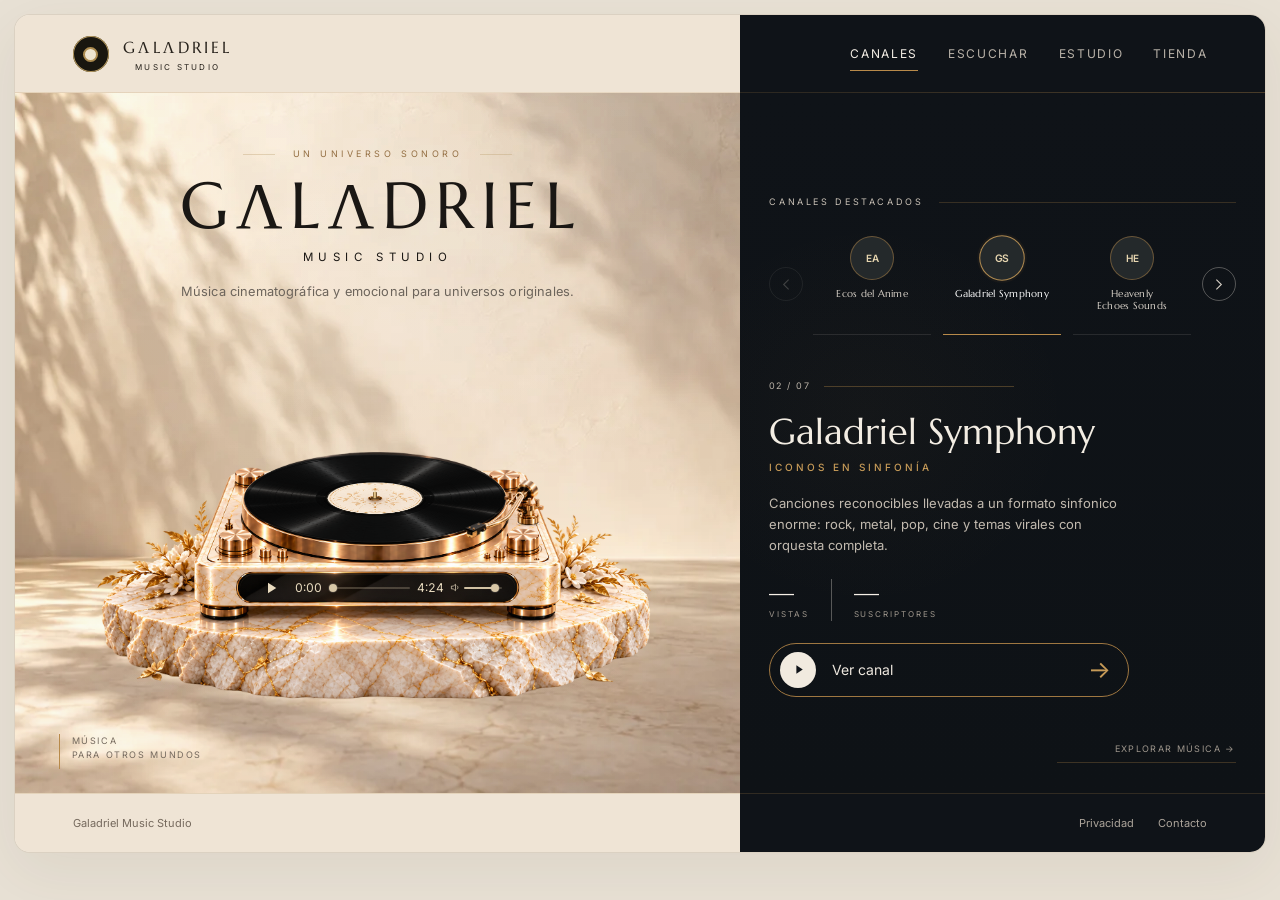
==== commit ceb77c72: "Add files via upload" ====
--- a/index.html
+++ b/index.html
@@ -35,6 +35,7 @@
 <link rel="stylesheet" href="css/turntable.css?v=24">
 <link rel="stylesheet" href="css/canales-v15.css?v=15">
 <link rel="stylesheet" href="css/escuchar-v16.css?v=24">
+<link rel="stylesheet" href="css/estudio-v25.css?v=25">
 </head>
 <body><a class="skip-link" href="#canales">Ir al contenido</a>
 <div id="intro">
@@ -166,30 +167,56 @@
     <p class="listen-sr-only" id="listenIntro" aria-live="polite">Cargando canales…</p>
     <div class="listen-list" id="listenList"></div>
   </section>
-  <section class="view" id="view-estudio" aria-labelledby="estudio-title">
-    <div class="studio-showcase">
-      <div class="studio-copy">
-        <h2 id="estudio-title">Estudio</h2>
-        <p class="studio-kicker">La visión detrás de la música</p>
-        <p>Galadriel Music Studio es un universo músical que reúne composición original, producción cinematográfica y mundos visuales creados para sonar con identidad propia.</p>
-        <div class="studio-pillars" aria-label="Pilares del estudio">
-          <span><i></i>Composición original</span>
-          <span><i></i>Producción cinematográfica</span>
-          <span><i></i>Universos músicales</span>
-          <span><i></i>Comunidad global</span>
-        </div>
-        <a class="studio-cta" id="studioMail" href="#">Contactar al estudio <span aria-hidden="true">→</span></a>
-        <div class="studio-quote">"Música para otros mundos"<br><small>Galadriel Music Studio</small></div>
-      </div>
-      <div class="studio-visual"><p class="eyebrow">Galadriel Music Studio</p><p class="studio-manifesto">Música para<br><em>otros mundos.</em></p><p>Orquesta · Cine · Emoción</p><div class="studio-lines" aria-hidden="true"></div></div>
-    </div>
-    <div class="studio-lower">
-      <div class="contact-card studio-card">
-        <h3>Nuevos lanzamientos</h3>
-        <p>Escríbenos si quieres recibir novedades sobre lanzamientos y colecciones.</p>
-        <a class="studio-cta" id="notifyMail" href="#">Solicitar avisos por correo →</a><p class="form-note">Se abrirá tu aplicación de correo para enviar la solicitud.</p>
-      </div>
-      <div class="contact-card studio-card"><h3>Contacto</h3><p>Licencias, colaboraciones o producción músical: <a id="mail" href="#">escribir al estudio</a></p></div>
+  <!-- ESTUDIO V25: editorial composition scoped entirely to this view. -->
+  <section class="view studio-v25" id="view-estudio" aria-labelledby="estudio-title">
+    <div class="st-hero">
+      <div class="st-hero-art" aria-hidden="true"><img src="img/studio-hero-v25.webp" alt="" decoding="async" loading="eager"></div>
+      <div class="st-hero-copy">
+        <p class="st-overline"><span aria-hidden="true"></span>Música para otros mundos</p>
+        <h2 id="estudio-title"><span>GALADRIEL</span><em>Creative House</em></h2>
+        <span class="st-gold-rule" aria-hidden="true"></span>
+        <p class="st-statement">Música cinematográfica y emocional<br>para universos originales.</p>
+      </div>
+    </div>
+
+    <div class="st-middle">
+      <div class="st-disciplines" aria-label="Nuestro enfoque creativo">
+        <article class="st-discipline"><span class="st-number">01 <i aria-hidden="true"></i></span><h3>Dirección musical</h3><p>Composición original, reinterpretaciones y desarrollo de identidades sonoras.</p></article>
+        <article class="st-discipline"><span class="st-number">02 <i aria-hidden="true"></i></span><h3>Narrativa visual</h3><p>Imágenes que amplían cada historia y construyen su atmósfera.</p></article>
+        <article class="st-discipline"><span class="st-number">03 <i aria-hidden="true"></i></span><h3>Universos sonoros</h3><p>Experiencias musicales conectadas por emoción, cine y cultura.</p></article>
+      </div>
+      <nav class="st-socials" aria-label="Galadriel Music Studio en otras plataformas">
+        <a href="https://open.spotify.com/intl-es/artist/4nYRh691c9rFwYWgybuZY1" target="_blank" rel="noopener noreferrer" aria-label="Spotify de Galadriel Symphony (se abre en otra pestaña)">
+          <svg viewBox="0 0 24 24" aria-hidden="true"><circle cx="12" cy="12" r="10" fill="currentColor"/><g fill="none" stroke="#f5efe7" stroke-width="1.8" stroke-linecap="round"><path d="M5 9c5-1.6 10-1.1 14 1"/><path d="M5.8 12.2c4.5-1.2 8.6-.6 12.4 1.3"/><path d="M7 15.4c3.5-.8 6.9-.3 9.8 1.2"/></g></svg> Spotify
+        </a>
+        <a href="https://instagram.com/galadrielsymphony" target="_blank" rel="noopener noreferrer" aria-label="Instagram de Galadriel Symphony (se abre en otra pestaña)">
+          <svg viewBox="0 0 24 24" fill="none" stroke="currentColor" stroke-width="2" stroke-linecap="round" aria-hidden="true"><rect x="3" y="3" width="18" height="18" rx="5"/><circle cx="12" cy="12" r="4"/><circle cx="17.3" cy="6.7" r="1" fill="currentColor" stroke="none"/></svg> Instagram
+        </a>
+        <a href="https://facebook.com/galadrielsymphony" target="_blank" rel="noopener noreferrer" aria-label="Facebook de Galadriel Symphony (se abre en otra pestaña)">
+          <svg viewBox="0 0 24 24" aria-hidden="true"><path fill="currentColor" d="M14.5 22v-9h3l.5-4h-3.5V6.5c0-1.2.4-1.8 1.8-1.8H18V1.2c-.5-.1-1.7-.2-3.2-.2C11.6 1 10 2.9 10 6.3V9H7v4h3v9z"/></svg> Facebook
+        </a>
+        <a href="https://tiktok.com/@galadriel_symphony" target="_blank" rel="noopener noreferrer" aria-label="TikTok de Galadriel Symphony (se abre en otra pestaña)">
+          <svg viewBox="0 0 24 24" aria-hidden="true"><path fill="currentColor" d="M15.8 2c.4 3.2 2.2 5.1 5.1 5.3v4c-1.9 0-3.6-.5-5.1-1.7v6.3c0 4.1-3.3 6.5-6.5 6.1-3.2-.4-5.4-2.8-5.4-5.8 0-3.3 2.6-6.1 6.2-6.1.4 0 .7 0 1.1.1v4.1c-1.7-.6-3.2.2-3.3 1.6-.2 1.3.7 2.5 2.1 2.7 1.3.2 2.2-.8 2.2-2.2V2z"/></svg> TikTok
+        </a>
+        <span class="st-social-pending" title="Pendiente de añadir la URL oficial de BiliBili" aria-label="BiliBili, enlace pendiente de configurar">
+          <svg viewBox="0 0 24 24" fill="none" stroke="currentColor" stroke-width="1.8" stroke-linecap="round" stroke-linejoin="round" aria-hidden="true"><path d="m7 2 3 3m7-3-3 3M4 8q0-2 2-2h12q2 0 2 2v10q0 2-2 2H6q-2 0-2-2z"/><path d="M9 11v3m6-3v3m-6 3q3 2 6 0"/></svg> BiliBili
+        </span>
+        <a href="https://www.youtube.com/@Galadriel_Symphony" target="_blank" rel="noopener noreferrer" aria-label="YouTube de Galadriel Symphony (se abre en otra pestaña)">
+          <svg viewBox="0 0 24 24" aria-hidden="true"><rect x="2" y="4.5" width="20" height="15" rx="4" fill="currentColor"/><path d="m10 8 6 4-6 4z" fill="#f5efe7"/></svg> YouTube
+        </a>
+      </nav>
+    </div>
+
+    <div class="st-contact">
+      <div class="st-contact-copy">
+        <p class="st-contact-kicker">Colaboraciones <span>/</span> Consultas <span>/</span> Producción musical</p>
+        <h3>Hablemos de <em>nuevos horizontes.</em></h3>
+        <span class="st-gold-rule" aria-hidden="true"></span>
+      </div>
+      <div class="st-contact-action">
+        <a id="studioMail" href="mailto:galdriel2818@hotmail.com" class="st-contact-btn">Contactar al estudio <span aria-hidden="true">→</span></a>
+        <a id="mail" href="mailto:galdriel2818@hotmail.com" class="st-email">galdriel2818@hotmail.com</a>
+      </div>
     </div>
   </section>
   <section class="view" id="view-tienda" aria-labelledby="tienda-title">
--- a/css/escuchar-v16.css
+++ b/css/escuchar-v16.css
@@ -36,7 +36,7 @@
   min-width:0;
   overflow:hidden;
   isolation:isolate;
-  background:#ead9bd;
+  background:#ead9bd url('../img/galadriel-left-ambient-poster.webp') center bottom / cover no-repeat;
 }
 #view-escuchar .listen-ambient{
   position:absolute;inset:0;width:100%;height:100%;object-fit:cover;object-position:center bottom;
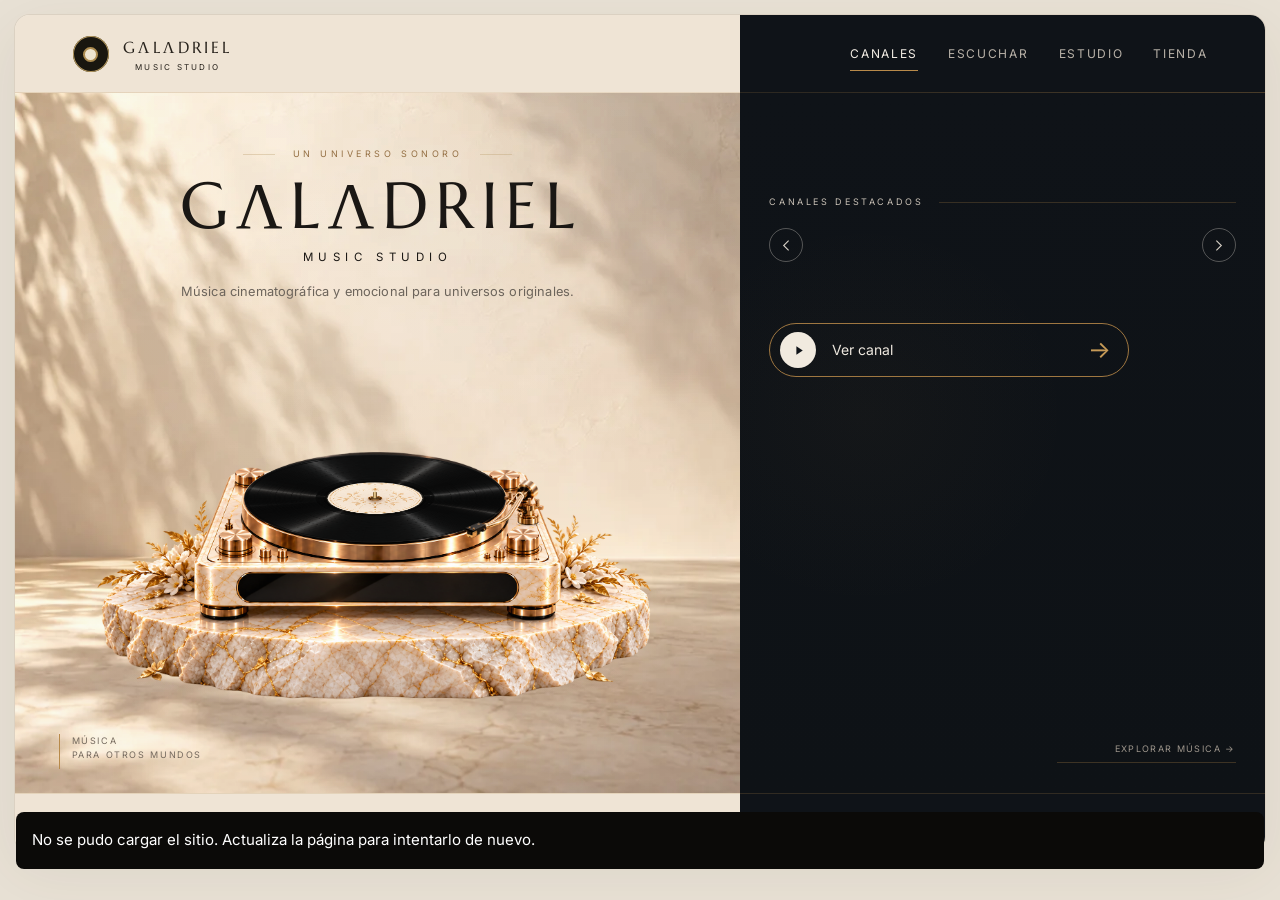
==== commit e5102e72: "Add files via upload" ====
--- a/index.html
+++ b/index.html
@@ -28,14 +28,15 @@
 <meta name="twitter:image" content="https://galadrielmusicstudio.github.io/music/og.jpg?v=20261001-share23">
 <link rel="icon" href="data:image/svg+xml,%3Csvg xmlns='http://www.w3.org/2000/svg' viewBox='0 0 32 32'%3E%3Crect width='32' height='32' rx='16' fill='%23080705'/%3E%3Ccircle cx='16' cy='16' r='10' fill='none' stroke='%23C8A76B' stroke-width='.8'/%3E%3Ccircle cx='16' cy='16' r='4' fill='%23F4EFE6'/%3E%3Ccircle cx='16' cy='16' r='1.15' fill='%23C8A76B'/%3E%3C/svg%3E">
 <script type="application/ld+json">
-{"@context":"https://schema.org","@type":"Organization","name":"Galadriel Music Studio","url":"https://galadrielmusicstudio.github.io/music/","sameAs":["https://www.youtube.com/@Galadriel_Symphony","https://www.youtube.com/@EcosDelAnimeMusic","https://www.youtube.com/@Heavenly_Echoes_Sounds","https://www.youtube.com/@ForgedInSilenceMusic","https://www.youtube.com/@ReelEmpiresMusic","https://open.spotify.com/intl-es/artist/4nYRh691c9rFwYWgybuZY1","https://tidal.com/artist/80259415","https://instagram.com/galadrielsymphony"]}
+{"@context":"https://schema.org","@type":"Organization","name":"Galadriel Music Studio","url":"https://galadrielmusicstudio.github.io/music/","sameAs":["https://www.youtube.com/@Galadriel_Symphony","https://www.youtube.com/@EcosDelAnimeMusic","https://www.youtube.com/@Heavenly_Echoes_Sounds","https://www.youtube.com/@ForgedInSilenceMusic","https://www.youtube.com/@ReelEmpiresMusic","https://open.spotify.com/intl-es/artist/4nYRh691c9rFwYWgybuZY1","https://tidal.com/artist/80259415","https://www.instagram.com/galadrielsymphony/","https://www.instagram.com/echoes_music_studio/","https://www.facebook.com/galadrielsymphony/","https://www.facebook.com/EchoesMusicStudio?locale=es_LA","https://www.tiktok.com/@galadriel_music_studio","https://space.bilibili.com/3745010761599924","https://www.youtube.com/@TheVelvetAtlasMusic","https://www.youtube.com/@KawaiiCatPro"]}
 </script>
 <link rel="stylesheet" href="css/fonts.css?v=20260928">
 <link rel="stylesheet" href="css/styles.css?v=20260928b">
 <link rel="stylesheet" href="css/turntable.css?v=24">
 <link rel="stylesheet" href="css/canales-v15.css?v=15">
 <link rel="stylesheet" href="css/escuchar-v16.css?v=24">
-<link rel="stylesheet" href="css/estudio-v25.css?v=25">
+<link rel="stylesheet" href="css/estudio-v25.css?v=20261002v28">
+<link rel="stylesheet" href="css/tienda-v29.css?v=29">
 </head>
 <body><a class="skip-link" href="#canales">Ir al contenido</a>
 <div id="intro">
@@ -185,25 +186,57 @@
         <article class="st-discipline"><span class="st-number">02 <i aria-hidden="true"></i></span><h3>Narrativa visual</h3><p>Imágenes que amplían cada historia y construyen su atmósfera.</p></article>
         <article class="st-discipline"><span class="st-number">03 <i aria-hidden="true"></i></span><h3>Universos sonoros</h3><p>Experiencias musicales conectadas por emoción, cine y cultura.</p></article>
       </div>
-      <nav class="st-socials" aria-label="Galadriel Music Studio en otras plataformas">
-        <a href="https://open.spotify.com/intl-es/artist/4nYRh691c9rFwYWgybuZY1" target="_blank" rel="noopener noreferrer" aria-label="Spotify de Galadriel Symphony (se abre en otra pestaña)">
-          <svg viewBox="0 0 24 24" aria-hidden="true"><circle cx="12" cy="12" r="10" fill="currentColor"/><g fill="none" stroke="#f5efe7" stroke-width="1.8" stroke-linecap="round"><path d="M5 9c5-1.6 10-1.1 14 1"/><path d="M5.8 12.2c4.5-1.2 8.6-.6 12.4 1.3"/><path d="M7 15.4c3.5-.8 6.9-.3 9.8 1.2"/></g></svg> Spotify
-        </a>
-        <a href="https://instagram.com/galadrielsymphony" target="_blank" rel="noopener noreferrer" aria-label="Instagram de Galadriel Symphony (se abre en otra pestaña)">
-          <svg viewBox="0 0 24 24" fill="none" stroke="currentColor" stroke-width="2" stroke-linecap="round" aria-hidden="true"><rect x="3" y="3" width="18" height="18" rx="5"/><circle cx="12" cy="12" r="4"/><circle cx="17.3" cy="6.7" r="1" fill="currentColor" stroke="none"/></svg> Instagram
-        </a>
-        <a href="https://facebook.com/galadrielsymphony" target="_blank" rel="noopener noreferrer" aria-label="Facebook de Galadriel Symphony (se abre en otra pestaña)">
-          <svg viewBox="0 0 24 24" aria-hidden="true"><path fill="currentColor" d="M14.5 22v-9h3l.5-4h-3.5V6.5c0-1.2.4-1.8 1.8-1.8H18V1.2c-.5-.1-1.7-.2-3.2-.2C11.6 1 10 2.9 10 6.3V9H7v4h3v9z"/></svg> Facebook
-        </a>
-        <a href="https://tiktok.com/@galadriel_symphony" target="_blank" rel="noopener noreferrer" aria-label="TikTok de Galadriel Symphony (se abre en otra pestaña)">
-          <svg viewBox="0 0 24 24" aria-hidden="true"><path fill="currentColor" d="M15.8 2c.4 3.2 2.2 5.1 5.1 5.3v4c-1.9 0-3.6-.5-5.1-1.7v6.3c0 4.1-3.3 6.5-6.5 6.1-3.2-.4-5.4-2.8-5.4-5.8 0-3.3 2.6-6.1 6.2-6.1.4 0 .7 0 1.1.1v4.1c-1.7-.6-3.2.2-3.3 1.6-.2 1.3.7 2.5 2.1 2.7 1.3.2 2.2-.8 2.2-2.2V2z"/></svg> TikTok
-        </a>
-        <span class="st-social-pending" title="Pendiente de añadir la URL oficial de BiliBili" aria-label="BiliBili, enlace pendiente de configurar">
-          <svg viewBox="0 0 24 24" fill="none" stroke="currentColor" stroke-width="1.8" stroke-linecap="round" stroke-linejoin="round" aria-hidden="true"><path d="m7 2 3 3m7-3-3 3M4 8q0-2 2-2h12q2 0 2 2v10q0 2-2 2H6q-2 0-2-2z"/><path d="M9 11v3m6-3v3m-6 3q3 2 6 0"/></svg> BiliBili
-        </span>
-        <a href="https://www.youtube.com/@Galadriel_Symphony" target="_blank" rel="noopener noreferrer" aria-label="YouTube de Galadriel Symphony (se abre en otra pestaña)">
-          <svg viewBox="0 0 24 24" aria-hidden="true"><rect x="2" y="4.5" width="20" height="15" rx="4" fill="currentColor"/><path d="m10 8 6 4-6 4z" fill="#f5efe7"/></svg> YouTube
-        </a>
+      <nav class="st-socials" aria-label="Plataformas oficiales de Galadriel Music Studio">
+        <details class="st-social-dropdown" data-platform="spotify" aria-label="Spotify: ver perfiles disponibles">
+          <summary class="st-social-brand" title="Ver perfiles de Spotify"><svg viewBox="0 0 24 24" aria-hidden="true"><circle cx="12" cy="12" r="10" fill="currentColor"/><g fill="none" stroke="#f5efe7" stroke-width="1.8" stroke-linecap="round"><path d="M5 9c5-1.6 10-1.1 14 1"/><path d="M5.8 12.2c4.5-1.2 8.6-.6 12.4 1.3"/><path d="M7 15.4c3.5-.8 6.9-.3 9.8 1.2"/></g></svg><span>Spotify</span><span class="st-social-chevron" aria-hidden="true">⌄</span></summary>
+          <div class="st-social-menu" role="group" aria-label="Perfiles de Spotify">
+            <p class="st-social-menu-title">Spotify · Perfiles oficiales</p>
+            <a href="https://open.spotify.com/intl-es/artist/4nYRh691c9rFwYWgybuZY1" target="_blank" rel="noopener noreferrer" aria-label="Abrir Spotify de Galadriel Symphony (nueva pestaña)">Galadriel Symphony</a>
+          </div>
+        </details>
+        <details class="st-social-dropdown" data-platform="instagram" aria-label="Instagram: ver perfiles disponibles">
+          <summary class="st-social-brand" title="Ver perfiles de Instagram"><svg viewBox="0 0 24 24" fill="none" stroke="currentColor" stroke-width="2" stroke-linecap="round" aria-hidden="true"><rect x="3" y="3" width="18" height="18" rx="5"/><circle cx="12" cy="12" r="4"/><circle cx="17.3" cy="6.7" r="1" fill="currentColor" stroke="none"/></svg><span>Instagram</span><span class="st-social-chevron" aria-hidden="true">⌄</span></summary>
+          <div class="st-social-menu" role="group" aria-label="Perfiles de Instagram">
+            <p class="st-social-menu-title">Instagram · Perfiles oficiales</p>
+            <a href="https://www.instagram.com/galadrielsymphony/" target="_blank" rel="noopener noreferrer" aria-label="Abrir Instagram de Galadriel Symphony (nueva pestaña)">Galadriel Symphony</a>
+            <a href="https://www.instagram.com/echoes_music_studio/" target="_blank" rel="noopener noreferrer" aria-label="Abrir Instagram de Galadriel Music Studio (nueva pestaña)">Galadriel Music Studio</a>
+          </div>
+        </details>
+        <details class="st-social-dropdown" data-platform="facebook" aria-label="Facebook: ver perfiles disponibles">
+          <summary class="st-social-brand" title="Ver perfiles de Facebook"><svg viewBox="0 0 24 24" aria-hidden="true"><path fill="currentColor" d="M14.5 22v-9h3l.5-4h-3.5V6.5c0-1.2.4-1.8 1.8-1.8H18V1.2c-.5-.1-1.7-.2-3.2-.2C11.6 1 10 2.9 10 6.3V9H7v4h3v9z"/></svg><span>Facebook</span><span class="st-social-chevron" aria-hidden="true">⌄</span></summary>
+          <div class="st-social-menu" role="group" aria-label="Perfiles de Facebook">
+            <p class="st-social-menu-title">Facebook · Perfiles oficiales</p>
+            <a href="https://www.facebook.com/galadrielsymphony/" target="_blank" rel="noopener noreferrer" aria-label="Abrir Facebook de Galadriel Symphony (nueva pestaña)">Galadriel Symphony</a>
+            <a href="https://www.facebook.com/EchoesMusicStudio?locale=es_LA" target="_blank" rel="noopener noreferrer" aria-label="Abrir Facebook de Galadriel Music Studio (nueva pestaña)">Galadriel Music Studio</a>
+          </div>
+        </details>
+        <details class="st-social-dropdown" data-platform="tiktok" aria-label="TikTok: ver perfiles disponibles">
+          <summary class="st-social-brand" title="Ver perfiles de TikTok"><svg viewBox="0 0 24 24" aria-hidden="true"><path fill="currentColor" d="M15.8 2c.4 3.2 2.2 5.1 5.1 5.3v4c-1.9 0-3.6-.5-5.1-1.7v6.3c0 4.1-3.3 6.5-6.5 6.1-3.2-.4-5.4-2.8-5.4-5.8 0-3.3 2.6-6.1 6.2-6.1.4 0 .7 0 1.1.1v4.1c-1.7-.6-3.2.2-3.3 1.6-.2 1.3.7 2.5 2.7 1.3.2 2.2-.8 2.2-2.2V2z"/></svg><span>TikTok</span><span class="st-social-chevron" aria-hidden="true">⌄</span></summary>
+          <div class="st-social-menu" role="group" aria-label="Perfiles de TikTok">
+            <p class="st-social-menu-title">TikTok · Perfiles oficiales</p>
+            <a href="https://www.tiktok.com/@galadriel_music_studio" target="_blank" rel="noopener noreferrer" aria-label="Abrir TikTok de Galadriel Music Studio (nueva pestaña)">Galadriel Music Studio</a>
+          </div>
+        </details>
+        <details class="st-social-dropdown" data-platform="bilibili" aria-label="BiliBili: ver perfiles disponibles">
+          <summary class="st-social-brand" title="Ver perfiles de BiliBili"><svg viewBox="0 0 24 24" fill="none" stroke="currentColor" stroke-width="1.8" stroke-linecap="round" stroke-linejoin="round" aria-hidden="true"><path d="m7 2 3 3m7-3-3 3M4 8q0-2 2-2h12q2 0 2 2v10q0 2-2 2H6q-2 0-2-2z"/><path d="M9 11v3m6-3v3m-6 3q3 2 6 0"/></svg><span>BiliBili</span><span class="st-social-chevron" aria-hidden="true">⌄</span></summary>
+          <div class="st-social-menu" role="group" aria-label="Perfiles de BiliBili">
+            <p class="st-social-menu-title">BiliBili · Perfiles oficiales</p>
+            <a href="https://space.bilibili.com/3745010761599924" target="_blank" rel="noopener noreferrer" aria-label="Abrir BiliBili de Galadriel Music Studio (nueva pestaña)">Galadriel Music Studio</a>
+          </div>
+        </details>
+        <details class="st-social-dropdown" data-platform="youtube" aria-label="YouTube: ver perfiles disponibles">
+          <summary class="st-social-brand" title="Ver perfiles de YouTube"><svg viewBox="0 0 24 24" aria-hidden="true"><rect x="2" y="4.5" width="20" height="15" rx="4" fill="currentColor"/><path d="m10 8 6 4-6 4z" fill="#f5efe7"/></svg><span>YouTube</span><span class="st-social-chevron" aria-hidden="true">⌄</span></summary>
+          <div class="st-social-menu" role="group" aria-label="Perfiles de YouTube">
+            <p class="st-social-menu-title">YouTube · Elegir canal</p>
+            <a href="https://www.youtube.com/@Galadriel_Symphony" target="_blank" rel="noopener noreferrer" aria-label="Abrir YouTube de Galadriel Symphony (nueva pestaña)">Galadriel Symphony</a>
+            <a href="https://www.youtube.com/@TheVelvetAtlasMusic" target="_blank" rel="noopener noreferrer" aria-label="Abrir YouTube de The Velvet Atlas (nueva pestaña)">The Velvet Atlas</a>
+            <a href="https://www.youtube.com/@Heavenly_Echoes_Sounds" target="_blank" rel="noopener noreferrer" aria-label="Abrir YouTube de Heavenly Echoes Sounds (nueva pestaña)">Heavenly Echoes Sounds</a>
+            <a href="https://www.youtube.com/@ReelEmpiresMusic" target="_blank" rel="noopener noreferrer" aria-label="Abrir YouTube de Reel Empires Music (nueva pestaña)">Reel Empires Music</a>
+            <a href="https://www.youtube.com/@EcosDelAnimeMusic" target="_blank" rel="noopener noreferrer" aria-label="Abrir YouTube de Ecos del Anime (nueva pestaña)">Ecos del Anime</a>
+            <a href="https://www.youtube.com/@ForgedInSilenceMusic" target="_blank" rel="noopener noreferrer" aria-label="Abrir YouTube de Forged In Silence (nueva pestaña)">Forged In Silence</a>
+            <a href="https://www.youtube.com/@KawaiiCatPro" target="_blank" rel="noopener noreferrer" aria-label="Abrir YouTube de Kawaii Cat Pro (nueva pestaña)">Kawaii Cat Pro</a>
+          </div>
+        </details>
       </nav>
     </div>
 
@@ -219,29 +252,89 @@
       </div>
     </div>
   </section>
-  <section class="view" id="view-tienda" aria-labelledby="tienda-title">
-    <div class="shop-head">
-      <div>
-        <p class="shop-kicker">Colecciones digitales</p>
-        <h2 id="tienda-title">Tienda</h2>
-        <p>Elige el universo que quieres llevar contigo. Explora las colecciones y consulta los formatos disponibles para celular y monitor.</p>
-      </div>
-      <div class="shop-badges" aria-label="Detalles de compra">
-        <span>Monitor 3840 × 2160</span>
-        <span>Celular y monitor</span>
-        <span>Entrega por correo</span>
-      </div>
-    </div>
-    <div class="shop-grid" id="shopGrid"></div>
-    <div class="contact-card">
-      <h3>Cómo funciona</h3>
-      <p>Selecciona un formato y solicita información por correo. Antes de pagar, confirma con el estudio el contenido, la disponibilidad, el permiso de uso y el plazo de entrega de la colección.</p>
-      <p><a href="privacidad.html">Política de privacidad</a></p>
-    </div>
+  <!-- TIENDA V29: selector y escaparate sincronizados. Los activos son vistas de catálogo, no descargas de producto. -->
+  <section class="view shop-v29" id="view-tienda" aria-labelledby="tienda-title">
+    <div class="sh-showcase" id="shopShowcase">
+      <div class="sh-ambient" aria-hidden="true"></div>
+      <div class="sh-showcase-top"><span>TIENDA · GALADRIEL MUSIC STUDIO</span><span id="shCount" aria-label="Colección 3 de 5">03 / 05</span></div>
+      <div class="sh-carousel" aria-label="Selector de colecciones visuales">
+        <button type="button" class="sh-arrow" data-sh-step="-1" aria-label="Colección anterior">‹</button>
+        <div class="sh-slots" id="shSlots" aria-live="polite"></div>
+        <button type="button" class="sh-arrow" data-sh-step="1" aria-label="Colección siguiente">›</button>
+      </div>
+      <div class="sh-showcase-foot"><span>ARTE &nbsp;·&nbsp; AUDIO &nbsp;·&nbsp; COLECCIONES</span><button type="button" class="sh-outline" id="shJump">Explorar selección <span aria-hidden="true">↓</span></button></div>
+    </div>
+    <div class="sh-bottom" id="shCollection">
+      <div class="sh-catalogue">
+        <p class="sh-overline">ARTE VISUAL · SELECCIÓN</p>
+        <h2 id="tienda-title">Lleva el arte <em>contigo.</em></h2>
+        <p class="sh-lead">Selecciona una colección. La vista previa se adapta a los cuatro dispositivos al instante.</p>
+        <div class="sh-type-list" id="shTypes" role="group" aria-label="Elegir una imagen de la colección"></div>
+        <div class="sh-catalogue-actions">
+          <a id="shSave" class="sh-text-link" href="img/shop/v29/visual.webp" download="galadriel-vista-previa.webp">Guardar vista previa ↓</a>
+          <button class="sh-text-link" type="button" data-sh-paypal>Pedir enlace PayPal ♡</button>
+        </div>
+        <p class="sh-small">Vista conceptual del catálogo. Consulta disponibilidad, resolución y condiciones antes de solicitar archivos premium. Puedes disfrutar y compartir las muestras libremente; un aporte es opcional.</p>
+      </div>
+      <div class="sh-devices" aria-label="Vista simultánea en monitor, laptop, tablet y teléfono">
+        <p class="sh-devices-label" id="shActiveLabel">COLECCIÓN VISUAL CINEMÁTICA</p>
+        <div class="sh-monitor sh-device"><div class="sh-screen"><img data-sh-device-img src="img/shop/v29/visual.webp" alt="Vista previa en monitor"></div><div class="sh-monitor-neck"></div><div class="sh-monitor-foot"></div></div>
+        <div class="sh-laptop sh-device"><div class="sh-screen"><img data-sh-device-img src="img/shop/v29/visual.webp" alt="Vista previa en laptop"></div><div class="sh-laptop-base"></div></div>
+        <div class="sh-tablet sh-device"><div class="sh-screen"><img data-sh-device-img src="img/shop/v29/visual.webp" alt="Vista previa en tablet"></div></div>
+        <div class="sh-phone sh-device"><div class="sh-screen"><img data-sh-device-img src="img/shop/v29/visual.webp" alt="Vista previa en móvil"></div></div>
+        <p class="sh-visual-note">Una misma escena, cuatro encuadres de muestra.</p>
+      </div>
+      <aside class="sh-noir" aria-label="Música y solicitudes especiales">
+        <img src="img/shop/v29/noir-gramofono.webp" alt="Fotografía en blanco y negro de una persona sentada junto a un gramófono" loading="lazy">
+        <div class="sh-noir-copy">
+          <p class="sh-overline">MÚSICA DE NUESTROS UNIVERSOS</p>
+          <h3>Música que <em>permanece.</em></h3>
+          <p>¿Te gustó una pieza de cualquiera de nuestros canales? Indícanos el video y el fragmento que buscas para consultar la versión completa o una edición de mayor calidad.</p>
+          <button class="sh-primary" type="button" data-sh-request="premium">Solicitar música o fragmento <span>→</span></button>
+          <button class="sh-secondary" type="button" data-sh-request="custom">Encargar canción personalizada <span>↗</span></button>
+          <button class="sh-listen-link" type="button" data-view="escuchar">Explorar canciones de nuestros canales →</button>
+          <span class="sh-noir-fine">Disponibilidad y derechos de uso sujetos a confirmación del estudio.</span>
+        </div>
+      </aside>
+    </div>
+    <dialog class="sh-request-dialog" id="shRequestDialog" aria-labelledby="shRequestTitle">
+      <form id="shRequestForm" method="dialog">
+        <div class="sh-dialog-head"><div><p class="sh-overline">CONTACTO · GALADRIEL</p><h2 id="shRequestTitle">Solicitar música</h2></div><button type="button" id="shClose" aria-label="Cerrar formulario">×</button></div>
+        <p id="shRequestIntro">Indícanos qué pieza buscas y en qué minuto aparece.</p>
+        <label>Canal o universo musical <input id="shChannel" name="channel" placeholder="Ej.: The Velvet Atlas" required></label>
+        <label>Enlace del video <input id="shVideo" name="video" inputmode="url" type="url" placeholder="https://www.youtube.com/watch?..." ></label>
+        <div class="sh-form-row"><label>Desde (min:seg) <input id="shFrom" name="from" placeholder="01:25"></label><label>Hasta (min:seg) <input id="shTo" name="to" placeholder="04:10"></label></div>
+        <label>Formato o finalidad <select id="shFormat" name="format"><option>Audio completo · Consultar disponibilidad</option><option>WAV / FLAC · Alta calidad</option><option>Composición personalizada</option><option>Consulta de licencia para uso especial</option></select></label>
+        <label>Mensaje adicional <textarea id="shNotes" name="notes" rows="3" placeholder="Cuéntanos qué necesitas…"></textarea></label>
+        <p class="sh-dialog-note">Al continuar se abrirá tu aplicación de correo. No se procesa ningún pago en esta página.</p>
+        <div class="sh-dialog-actions"><button class="sh-primary" type="submit">Preparar correo →</button><button type="button" class="sh-secondary" id="shCopy">Copiar solicitud</button></div>
+        <a class="sh-mail-fallback" href="mailto:galdriel2818@hotmail.com">galdriel2818@hotmail.com</a><span class="sh-copy-status" id="shCopyStatus" role="status"></span>
+      </form>
+    </dialog>
   </section>
 <footer class="site-footer"><span>Galadriel Music Studio</span><a href="privacidad.html">Privacidad</a><a href="#estudio" data-view="estudio">Contacto</a></footer></div>
 <dialog id="productPreview"><button class="preview-close" aria-label="Cerrar vista previa">Cerrar ×</button><img alt=""><p></p></dialog>
+<script>
+(function () {
+  const nav = document.querySelector('#view-estudio .st-socials');
+  if (!nav) return;
+  nav.addEventListener('toggle', (event) => {
+    const current = event.target;
+    if (!(current instanceof HTMLDetailsElement) || !current.open) return;
+    nav.querySelectorAll('details[open]').forEach((entry) => {
+      if (entry !== current) entry.open = false;
+    });
+  }, true);
+  document.addEventListener('pointerdown', (event) => {
+    if (!nav.contains(event.target)) nav.querySelectorAll('details[open]').forEach((entry) => { entry.open = false; });
+  });
+  document.addEventListener('keydown', (event) => {
+    if (event.key === 'Escape') nav.querySelectorAll('details[open]').forEach((entry) => { entry.open = false; entry.querySelector('summary')?.focus(); });
+  });
+})();
+</script>
 <script src="js/turntable.js?v=20260928b" defer></script>
-<script src="js/app.js?v=20261001v24" defer></script>
+<script src="js/app.js?v=20261001v29" defer></script>
+<script src="js/tienda-v29.js?v=29" defer></script>
 </body>
 </html>
--- a/css/estudio-v25.css
+++ b/css/estudio-v25.css
@@ -0,0 +1,74 @@
+/* ESTUDIO V26 — scoped creative-house presentation; social destinations corrected. */
+#view-estudio.studio-v25{max-width:none;width:100%;margin:0;padding:0!important;min-height:0;background:#faf8f3;color:#1e1b17;overflow:hidden}
+.studio-v25 .st-hero{position:relative;isolation:isolate;min-height:clamp(360px,31vw,478px);display:flex;align-items:center;background:linear-gradient(115deg,#fcfaf6 0%,#f9f6f0 52%,#ebe4d9 100%);overflow:hidden}
+.studio-v25 .st-hero-art{position:absolute;right:0;top:0;bottom:0;width:64%;z-index:-1;pointer-events:none;-webkit-mask-image:linear-gradient(to right,transparent 0%,#000 24%);mask-image:linear-gradient(to right,transparent 0%,#000 24%)}
+.studio-v25 .st-hero-art img{width:100%;height:100%;object-fit:cover;object-position:54% center;filter:saturate(.87) contrast(.99)}
+.studio-v25 .st-hero-copy{position:relative;z-index:1;width:56%;padding:clamp(38px,5.5vw,82px) 2% clamp(38px,5.5vw,82px) clamp(45px,8.3vw,142px)}
+.studio-v25 .st-overline{display:flex;align-items:center;gap:12px;text-transform:uppercase;letter-spacing:.3em;font:500 9px/1.6 Inter,system-ui,sans-serif;color:#927449;margin:0 0 20px;white-space:nowrap}
+.studio-v25 .st-overline span{width:28px;height:1px;background:#b4935c;display:block}
+.studio-v25 #estudio-title{font-family:Marcellus,Georgia,serif;font-weight:400;font-size:clamp(47px,6.8vw,99px);letter-spacing:.012em;line-height:.99;margin:0;color:#1a1714;text-wrap:balance}
+.studio-v25 #estudio-title span,.studio-v25 #estudio-title em{display:block}
+.studio-v25 #estudio-title em{font-size:.56em;font-style:normal;color:#81633d;letter-spacing:.025em;line-height:1.22;white-space:nowrap}
+.studio-v25 .st-gold-rule{display:block;width:38px;height:1px;background:#ae884e;margin:23px 0}
+.studio-v25 .st-statement{margin:0;color:#73685c;font:400 clamp(15px,1.55vw,21px)/1.55 Marcellus,Georgia,serif;letter-spacing:.008em}
+.studio-v25 .st-middle{background:#fcfaf7;padding:0 clamp(24px,7.3vw,122px)}
+.studio-v25 .st-disciplines{display:grid;grid-template-columns:repeat(3,minmax(0,1fr));padding:29px 0 25px;border-bottom:1px solid rgba(152,118,77,.2)}
+.studio-v25 .st-discipline{min-width:0;padding:0 25px 0 6px}
+.studio-v25 .st-discipline+.st-discipline{border-left:1px solid rgba(152,118,77,.2);padding-left:clamp(22px,4.1vw,67px)}
+.studio-v25 .st-number{display:flex;align-items:center;gap:15px;color:#9b774b;font:500 10px/1 Inter,system-ui,sans-serif;letter-spacing:.14em;margin-bottom:13px}
+.studio-v25 .st-number i{width:40px;height:1px;background:rgba(172,129,71,.58)}
+.studio-v25 .st-discipline h3{font:400 clamp(18px,1.55vw,24px)/1.25 Marcellus,Georgia,serif;margin:0 0 8px}
+.studio-v25 .st-discipline p{font:400 clamp(11px,.95vw,13px)/1.55 Inter,system-ui,sans-serif;color:#8a8075;margin:0;max-width:33ch}
+.studio-v25 .st-socials{display:grid;grid-template-columns:repeat(6,minmax(0,1fr));align-items:center;min-height:68px;padding:15px 0;gap:0}
+.studio-v25 .st-socials>a,.studio-v25 .st-socials>.st-social-pending{display:flex;gap:9px;align-items:center;justify-content:center;min-width:0;color:#6a5130;font:400 clamp(10px,.92vw,13px)/1.2 Marcellus,Georgia,serif;padding:7px 6px;transition:color .25s,transform .25s}
+.studio-v25 .st-socials>a+a,.studio-v25 .st-socials>.st-social-pending,.studio-v25 .st-socials>.st-social-pending+a{border-left:1px solid rgba(152,118,77,.25)}
+.studio-v25 .st-socials svg{width:19px;height:19px;flex:none}
+.studio-v25 .st-socials>a:hover{color:#15110f;transform:translateY(-2px)}
+.studio-v25 .st-social-pending{opacity:.55;cursor:default}
+.studio-v25 .st-contact{position:relative;isolation:isolate;background:radial-gradient(ellipse at 68% 54%,rgba(104,85,58,.12),transparent 45%),linear-gradient(110deg,#141414,#1d1b18);color:#f3ece1;min-height:169px;padding:33px clamp(38px,8.2vw,138px) 29px;display:grid;grid-template-columns:minmax(0,1fr) auto;gap:24px;align-items:center;overflow:hidden}
+.studio-v25 .st-contact:after{content:"";position:absolute;z-index:-1;width:350px;height:350px;right:22%;top:-96px;border:1px solid rgba(173,137,83,.15);border-radius:50%;box-shadow:0 0 0 70px rgba(173,137,83,.025),0 0 0 140px rgba(173,137,83,.018);pointer-events:none}
+.studio-v25 .st-contact-kicker{font:500 9px/1.5 Inter,sans-serif;text-transform:uppercase;letter-spacing:.24em;color:#bdab94;margin:0 0 14px}
+.studio-v25 .st-contact-kicker span{margin:0 10px;color:#876b42}
+.studio-v25 .st-contact h3{font:400 clamp(29px,3.1vw,49px)/1.12 Marcellus,Georgia,serif;letter-spacing:-.01em;margin:0;white-space:normal}
+.studio-v25 .st-contact h3 em{color:#b99a6b;font-style:normal}
+.studio-v25 .st-contact .st-gold-rule{margin:18px 0 0}
+.studio-v25 .st-contact-action{display:grid;gap:13px;justify-items:center;min-width:225px}
+.studio-v25 .st-contact-btn{border:1px solid #b79761;border-radius:30px;padding:11px 21px;display:flex;align-items:center;justify-content:center;gap:28px;white-space:nowrap;font:500 11px/1.4 Inter,system-ui,sans-serif;color:#f5eee2;min-height:44px;transition:background .25s,color .25s,border-color .25s}
+.studio-v25 .st-contact-btn:hover{background:#b79761;color:#131210}
+.studio-v25 .st-contact-btn span{font-size:19px;font-weight:400}
+.studio-v25 .st-email{color:#c8bba7;font:400 11px/1.4 Inter,sans-serif;overflow-wrap:anywhere}
+.studio-v25 .st-email:before{content:'✉';margin-right:9px;color:#b79761;font-size:15px}
+.studio-v25 .st-email:hover{text-decoration:underline;text-underline-offset:4px}
+@media(max-width:1100px){.studio-v25 .st-hero-copy{padding-left:6%;width:58%}.studio-v25 .st-hero-art{width:65%}.studio-v25 #estudio-title{font-size:clamp(44px,6.7vw,76px)}.studio-v25 .st-middle{padding:0 5%}.studio-v25 .st-contact{padding-left:6%;padding-right:6%}}
+@media(max-width:800px){.studio-v25 .st-hero{min-height:390px}.studio-v25 .st-hero-art{width:76%;opacity:.65;-webkit-mask-image:linear-gradient(to right,transparent 0%,#000 43%);mask-image:linear-gradient(to right,transparent 0%,#000 43%)}.studio-v25 .st-hero-copy{width:72%;padding-left:6%}.studio-v25 #estudio-title{font-size:clamp(45px,8.3vw,67px)}.studio-v25 .st-disciplines{gap:0}.studio-v25 .st-discipline{padding-right:14px}.studio-v25 .st-discipline+.st-discipline{padding-left:14px}.studio-v25 .st-socials{grid-template-columns:repeat(3,minmax(0,1fr));row-gap:6px}.studio-v25 .st-socials>a:nth-child(4){border-left:0}.studio-v25 .st-contact{grid-template-columns:1fr;gap:18px}.studio-v25 .st-contact-action{justify-items:start}}
+@media(max-width:590px){.studio-v25 .st-hero{min-height:560px;display:flex;align-items:flex-start}.studio-v25 .st-hero-copy{width:100%;padding:35px 25px 0}.studio-v25 .st-hero-art{right:0;top:auto;bottom:0;height:58%;width:100%;opacity:1;-webkit-mask-image:linear-gradient(to bottom,transparent 0%,#000 37%);mask-image:linear-gradient(to bottom,transparent 0%,#000 37%)}.studio-v25 .st-hero-art img{object-position:52% 53%}.studio-v25 .st-overline{font-size:8px;letter-spacing:.2em}.studio-v25 #estudio-title{font-size:clamp(48px,12vw,70px)}.studio-v25 #estudio-title em{white-space:normal}.studio-v25 .st-gold-rule{margin:15px 0}.studio-v25 .st-statement{font-size:16px}.studio-v25 .st-middle{padding:0 23px}.studio-v25 .st-disciplines{grid-template-columns:1fr;padding:19px 0 15px}.studio-v25 .st-discipline,.studio-v25 .st-discipline+.st-discipline{padding:13px 0;border-left:0}.studio-v25 .st-discipline+.st-discipline{border-top:1px solid rgba(152,118,77,.2)}.studio-v25 .st-number{margin-bottom:6px}.studio-v25 .st-discipline h3{font-size:21px;margin-bottom:3px}.studio-v25 .st-discipline p{font-size:12px;max-width:none}.studio-v25 .st-socials{grid-template-columns:repeat(3,minmax(0,1fr));padding:15px 0}.studio-v25 .st-socials>a,.studio-v25 .st-socials>.st-social-pending{gap:7px;font-size:11px}.studio-v25 .st-socials svg{height:18px;width:18px}.studio-v25 .st-contact{padding:30px 23px}.studio-v25 .st-contact-kicker{letter-spacing:.15em;font-size:8px}.studio-v25 .st-contact h3{font-size:clamp(29px,8vw,43px)}}
+@media(prefers-reduced-motion:reduce){.studio-v25 *{transition:none!important;animation:none!important}}
+
+/* V28 — six discreet platform selectors, all profile lists hidden until activation. */
+.studio-v25 .st-middle{position:relative;z-index:2}
+.studio-v25 .st-socials>:not(:first-child){border-left:1px solid rgba(152,118,77,.25)}
+.studio-v25 .st-socials>.st-social-dropdown{position:relative;display:flex;align-items:center;justify-content:center;min-width:0;min-height:34px;padding:7px 3px;color:#6a5130}
+.studio-v25 .st-social-dropdown summary{list-style:none;display:flex;align-items:center;justify-content:center;gap:7px;min-width:0;min-height:30px;padding:3px;border-radius:3px;cursor:pointer;user-select:none;white-space:nowrap;font:400 clamp(10px,.92vw,13px)/1.2 Marcellus,Georgia,serif;transition:color .2s}
+.studio-v25 .st-social-dropdown summary::-webkit-details-marker{display:none}
+.studio-v25 .st-social-dropdown summary::marker{content:''}
+.studio-v25 .st-social-dropdown summary:is(:hover,:focus-visible),.studio-v25 .st-social-dropdown[open] summary{color:#21170d}
+.studio-v25 .st-social-dropdown summary:focus-visible{outline:2px solid #a98350;outline-offset:3px}
+.studio-v25 .st-social-chevron{font:17px/1 Georgia,serif;display:inline-block;transition:transform .22s;opacity:.8}
+.studio-v25 .st-social-dropdown[open] .st-social-chevron{transform:rotate(180deg)}
+.studio-v25 .st-social-menu{position:absolute;z-index:30;left:50%;bottom:calc(100% + 9px);transform:translateX(-50%);width:max-content;min-width:205px;max-width:min(280px,calc(100vw - 44px));padding:11px 12px 8px;border:1px solid #d9c9af;border-radius:8px;background:#fcfaf7;box-shadow:0 16px 38px rgba(35,26,14,.18)}
+.studio-v25 .st-social-menu-title{margin:0 2px 6px;padding:0 0 8px;border-bottom:1px solid rgba(152,118,77,.24);font:600 9px/1.5 Inter,system-ui,sans-serif;letter-spacing:.12em;text-transform:uppercase;color:#907148;white-space:nowrap}
+.studio-v25 .st-social-menu a{display:flex;align-items:center;min-height:35px;padding:8px;border-radius:4px;color:#433424;font:500 11px/1.35 Inter,system-ui,sans-serif;text-decoration:none;white-space:normal;transition:background .18s,color .18s}
+.studio-v25 .st-social-menu a:is(:hover,:focus-visible){background:#f1e9dc;color:#1d1710;outline:0}
+@media(max-width:800px){
+ .studio-v25 .st-socials>:nth-child(4){border-left:0}
+ .studio-v25 .st-social-dropdown summary{font-size:11px}
+ .studio-v25 .st-socials>.st-social-dropdown:nth-child(3n + 1) .st-social-menu{left:0;transform:none}
+ .studio-v25 .st-socials>.st-social-dropdown:nth-child(3n) .st-social-menu{left:auto;right:0;transform:none}
+}
+@media(max-width:390px){.studio-v25 .st-social-dropdown summary{gap:4px;font-size:10px}.studio-v25 .st-social-dropdown svg{width:17px;height:17px}}
+@media(prefers-reduced-motion:reduce){.studio-v25 .st-social-chevron,.studio-v25 .st-social-menu a{transition:none}}
+.studio-v25 .st-social-dropdown:not([open]) .st-social-menu{display:none}
+/* In the 3x2 grid, row-two flyouts open above row one, never covering its triggers. */
+@media(max-width:800px){
+ .studio-v25 .st-socials>.st-social-dropdown:nth-child(n+4) .st-social-menu{bottom:calc(100% + 62px)}
+}
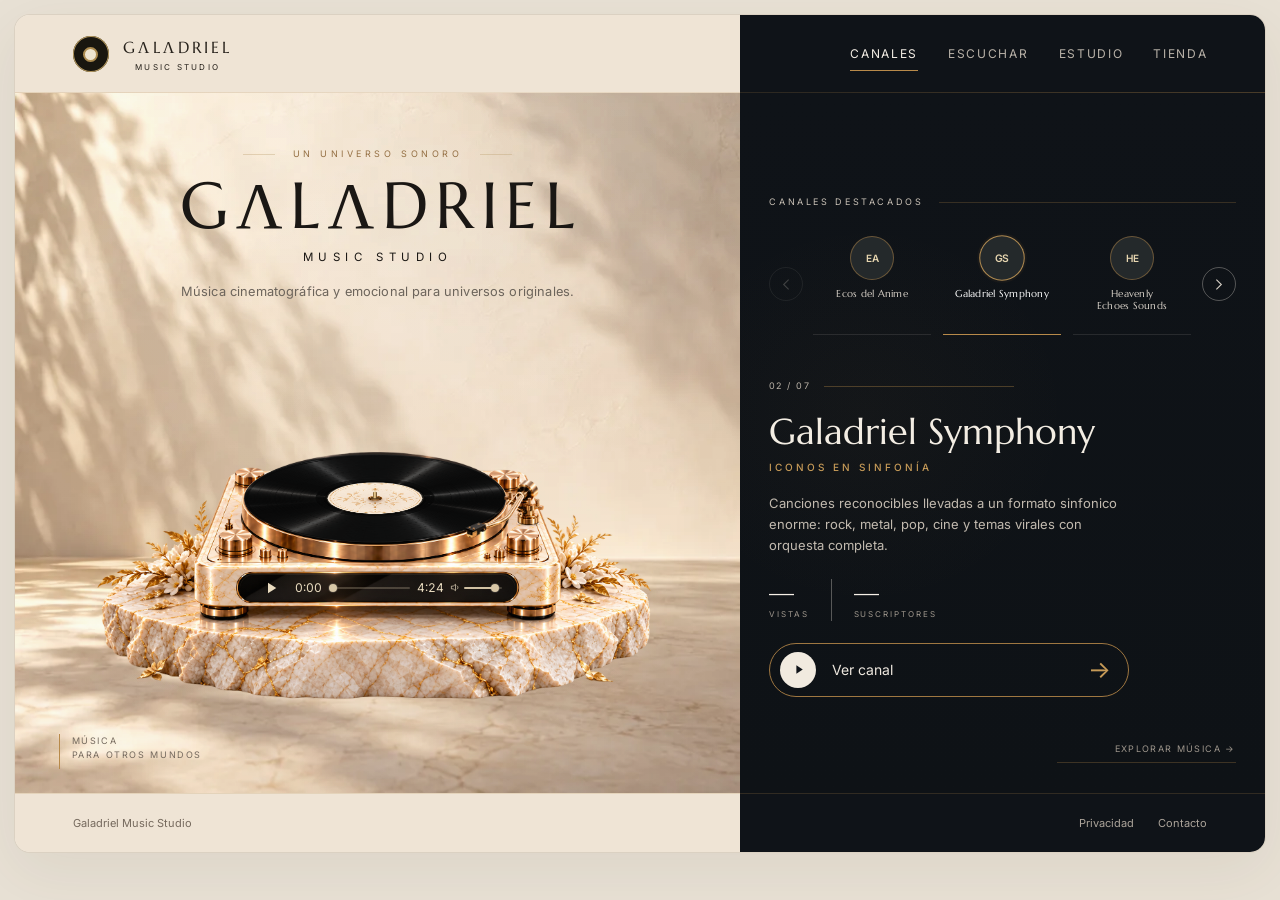
==== commit 4a7e1033: "Add files via upload" ====
--- a/index.html
+++ b/index.html
@@ -36,7 +36,7 @@
 <link rel="stylesheet" href="css/canales-v15.css?v=15">
 <link rel="stylesheet" href="css/escuchar-v16.css?v=24">
 <link rel="stylesheet" href="css/estudio-v25.css?v=20261002v28">
-<link rel="stylesheet" href="css/tienda-v29.css?v=29">
+<link rel="stylesheet" href="css/tienda-v30.css?v=30">
 </head>
 <body><a class="skip-link" href="#canales">Ir al contenido</a>
 <div id="intro">
@@ -252,63 +252,69 @@
       </div>
     </div>
   </section>
-  <!-- TIENDA V29: selector y escaparate sincronizados. Los activos son vistas de catálogo, no descargas de producto. -->
-  <section class="view shop-v29" id="view-tienda" aria-labelledby="tienda-title">
-    <div class="sh-showcase" id="shopShowcase">
-      <div class="sh-ambient" aria-hidden="true"></div>
-      <div class="sh-showcase-top"><span>TIENDA · GALADRIEL MUSIC STUDIO</span><span id="shCount" aria-label="Colección 3 de 5">03 / 05</span></div>
-      <div class="sh-carousel" aria-label="Selector de colecciones visuales">
-        <button type="button" class="sh-arrow" data-sh-step="-1" aria-label="Colección anterior">‹</button>
-        <div class="sh-slots" id="shSlots" aria-live="polite"></div>
-        <button type="button" class="sh-arrow" data-sh-step="1" aria-label="Colección siguiente">›</button>
-      </div>
-      <div class="sh-showcase-foot"><span>ARTE &nbsp;·&nbsp; AUDIO &nbsp;·&nbsp; COLECCIONES</span><button type="button" class="sh-outline" id="shJump">Explorar selección <span aria-hidden="true">↓</span></button></div>
-    </div>
-    <div class="sh-bottom" id="shCollection">
-      <div class="sh-catalogue">
-        <p class="sh-overline">ARTE VISUAL · SELECCIÓN</p>
-        <h2 id="tienda-title">Lleva el arte <em>contigo.</em></h2>
-        <p class="sh-lead">Selecciona una colección. La vista previa se adapta a los cuatro dispositivos al instante.</p>
-        <div class="sh-type-list" id="shTypes" role="group" aria-label="Elegir una imagen de la colección"></div>
-        <div class="sh-catalogue-actions">
-          <a id="shSave" class="sh-text-link" href="img/shop/v29/visual.webp" download="galadriel-vista-previa.webp">Guardar vista previa ↓</a>
-          <button class="sh-text-link" type="button" data-sh-paypal>Pedir enlace PayPal ♡</button>
-        </div>
-        <p class="sh-small">Vista conceptual del catálogo. Consulta disponibilidad, resolución y condiciones antes de solicitar archivos premium. Puedes disfrutar y compartir las muestras libremente; un aporte es opcional.</p>
-      </div>
-      <div class="sh-devices" aria-label="Vista simultánea en monitor, laptop, tablet y teléfono">
-        <p class="sh-devices-label" id="shActiveLabel">COLECCIÓN VISUAL CINEMÁTICA</p>
-        <div class="sh-monitor sh-device"><div class="sh-screen"><img data-sh-device-img src="img/shop/v29/visual.webp" alt="Vista previa en monitor"></div><div class="sh-monitor-neck"></div><div class="sh-monitor-foot"></div></div>
-        <div class="sh-laptop sh-device"><div class="sh-screen"><img data-sh-device-img src="img/shop/v29/visual.webp" alt="Vista previa en laptop"></div><div class="sh-laptop-base"></div></div>
-        <div class="sh-tablet sh-device"><div class="sh-screen"><img data-sh-device-img src="img/shop/v29/visual.webp" alt="Vista previa en tablet"></div></div>
-        <div class="sh-phone sh-device"><div class="sh-screen"><img data-sh-device-img src="img/shop/v29/visual.webp" alt="Vista previa en móvil"></div></div>
-        <p class="sh-visual-note">Una misma escena, cuatro encuadres de muestra.</p>
-      </div>
-      <aside class="sh-noir" aria-label="Música y solicitudes especiales">
-        <img src="img/shop/v29/noir-gramofono.webp" alt="Fotografía en blanco y negro de una persona sentada junto a un gramófono" loading="lazy">
-        <div class="sh-noir-copy">
-          <p class="sh-overline">MÚSICA DE NUESTROS UNIVERSOS</p>
-          <h3>Música que <em>permanece.</em></h3>
-          <p>¿Te gustó una pieza de cualquiera de nuestros canales? Indícanos el video y el fragmento que buscas para consultar la versión completa o una edición de mayor calidad.</p>
-          <button class="sh-primary" type="button" data-sh-request="premium">Solicitar música o fragmento <span>→</span></button>
-          <button class="sh-secondary" type="button" data-sh-request="custom">Encargar canción personalizada <span>↗</span></button>
-          <button class="sh-listen-link" type="button" data-view="escuchar">Explorar canciones de nuestros canales →</button>
-          <span class="sh-noir-fine">Disponibilidad y derechos de uso sujetos a confirmación del estudio.</span>
+  <!-- TIENDA V30: logos de canales arriba; cinco obras por canal; vistas por dispositivo y música de pago. -->
+  <section class="view shop-v30" id="view-tienda" aria-labelledby="tienda-title">
+    <div class="sh30-hero" id="sh30Hero">
+      <div class="sh30-hero-meta"><span>TIENDA · GALADRIEL MUSIC STUDIO</span><span id="sh30Counter" aria-live="polite">02 / 07</span></div>
+      <div class="sh30-hero-label"><span>ELIGE UN UNIVERSO</span><h2 id="tienda-title">Cada canal, una mirada.</h2><p>Selecciona un logotipo para descubrir su colección visual.</p></div>
+      <div class="sh30-carousel" aria-label="Carrusel de los siete canales">
+        <button type="button" class="sh30-step" data-sh30-step="-1" aria-label="Canal anterior">‹</button>
+        <div class="sh30-rail" id="sh30Rail" aria-live="polite"></div>
+        <button type="button" class="sh30-step" data-sh30-step="1" aria-label="Canal siguiente">›</button>
+      </div>
+      <div class="sh30-hero-foot"><span id="sh30HeroName">GALADRIEL SYMPHONY</span><span class="sh30-hero-line"></span><button type="button" id="sh30Explore">Explorar sus cinco obras <span aria-hidden="true">↓</span></button></div>
+    </div>
+    <div class="sh30-content" id="sh30Content">
+      <section class="sh30-list" aria-labelledby="sh30ListTitle">
+        <p class="sh30-eyebrow">GALERÍA VISUAL · DESCARGA GRATUITA</p>
+        <h3 id="sh30ListTitle">Cinco obras.<br><em>Tu elección.</em></h3>
+        <p class="sh30-list-intro" id="sh30Strap">Selecciona una imagen: aparecerá adaptada a todas las pantallas.</p>
+        <div id="sh30Items" class="sh30-items" role="group" aria-label="Elegir una de las cinco imágenes del canal"></div>
+        <p class="sh30-free-label">GRATIS · Sin compra ni registro</p>
+        <button type="button" id="sh30Download" class="sh30-download">Descargar imagen gratis <span aria-hidden="true">↓</span></button>
+        <button type="button" id="sh30Support" class="sh30-quiet-link">¿Te inspira? Apoya al estudio de forma voluntaria ♡</button>
+        <p class="sh30-terms">El aporte nunca es obligatorio. Para uso comercial, consúltanos previamente.</p>
+      </section>
+      <section class="sh30-stage" aria-label="La imagen elegida en monitor, laptop, tablet y celular">
+        <div class="sh30-stage-head"><span id="sh30StageChannel">GALADRIEL SYMPHONY</span><span id="sh30StageIndex">OBRA 01 / 05</span></div>
+        <div class="sh30-stage-art" id="sh30StageArt">
+          <div class="sh30-device sh30-desktop"><div class="sh30-frame"><img data-sh30-screen="wide" src="img/shop/v30/galadriel/01-wide.webp" alt="Vista en monitor" decoding="async"></div><span class="sh30-stand"></span><span class="sh30-base"></span></div>
+          <div class="sh30-device sh30-laptop"><div class="sh30-frame"><img data-sh30-screen="wide" src="img/shop/v30/galadriel/01-wide.webp" alt="Vista en laptop" decoding="async"></div><span class="sh30-keyboard"></span></div>
+          <div class="sh30-device sh30-tablet"><div class="sh30-frame"><img data-sh30-screen="tablet" src="img/shop/v30/galadriel/01-tablet.webp" alt="Vista en tablet" decoding="async"></div></div>
+          <div class="sh30-device sh30-phone"><div class="sh30-frame"><img data-sh30-screen="mobile" src="img/shop/v30/galadriel/01-mobile.webp" alt="Vista en celular" decoding="async"></div></div>
+        </div>
+        <div class="sh30-stage-caption"><span id="sh30SelectedName">Mundo sinfónico</span><span>MONITOR · LAPTOP · TABLET · MÓVIL</span></div>
+      </section>
+      <aside class="sh30-music" aria-labelledby="sh30MusicTitle">
+        <img class="sh30-noir-photo" src="img/shop/v29/noir-gramofono.webp" alt="Silueta monocromática de una persona sentada junto a un gramófono" loading="lazy" decoding="async">
+        <div class="sh30-music-copy"><p class="sh30-eyebrow">EDICIONES SONORAS</p><h3 id="sh30MusicTitle">Música que<br><em>permanece.</em></h3>
+          <p>¿Encontraste una canción especial en alguno de nuestros canales? Indícanos el enlace y el minuto exacto. Consulta su versión de estudio o un encargo original.</p>
+          <div class="sh30-price"><b>Desde US$5</b><span>Según pieza, formato y derechos disponibles.</span></div>
+          <button type="button" class="sh30-music-main" data-sh30-request="existing">Solicitar música WAV / MP3 <span>→</span></button>
+          <button type="button" class="sh30-music-alt" data-sh30-request="custom">Encargar una canción propia <span>↗</span></button>
+          <p class="sh30-fine">WAV conserva la calidad del archivo maestro disponible; no mejora una grabación comprimida. MIDI, solo si existe el proyecto compatible. Entrega y licencia por confirmar.</p>
         </div>
       </aside>
     </div>
-    <dialog class="sh-request-dialog" id="shRequestDialog" aria-labelledby="shRequestTitle">
-      <form id="shRequestForm" method="dialog">
-        <div class="sh-dialog-head"><div><p class="sh-overline">CONTACTO · GALADRIEL</p><h2 id="shRequestTitle">Solicitar música</h2></div><button type="button" id="shClose" aria-label="Cerrar formulario">×</button></div>
-        <p id="shRequestIntro">Indícanos qué pieza buscas y en qué minuto aparece.</p>
-        <label>Canal o universo musical <input id="shChannel" name="channel" placeholder="Ej.: The Velvet Atlas" required></label>
-        <label>Enlace del video <input id="shVideo" name="video" inputmode="url" type="url" placeholder="https://www.youtube.com/watch?..." ></label>
-        <div class="sh-form-row"><label>Desde (min:seg) <input id="shFrom" name="from" placeholder="01:25"></label><label>Hasta (min:seg) <input id="shTo" name="to" placeholder="04:10"></label></div>
-        <label>Formato o finalidad <select id="shFormat" name="format"><option>Audio completo · Consultar disponibilidad</option><option>WAV / FLAC · Alta calidad</option><option>Composición personalizada</option><option>Consulta de licencia para uso especial</option></select></label>
-        <label>Mensaje adicional <textarea id="shNotes" name="notes" rows="3" placeholder="Cuéntanos qué necesitas…"></textarea></label>
-        <p class="sh-dialog-note">Al continuar se abrirá tu aplicación de correo. No se procesa ningún pago en esta página.</p>
-        <div class="sh-dialog-actions"><button class="sh-primary" type="submit">Preparar correo →</button><button type="button" class="sh-secondary" id="shCopy">Copiar solicitud</button></div>
-        <a class="sh-mail-fallback" href="mailto:galdriel2818@hotmail.com">galdriel2818@hotmail.com</a><span class="sh-copy-status" id="shCopyStatus" role="status"></span>
+    <dialog class="sh30-dialog" id="sh30FreeDialog" aria-labelledby="sh30FreeTitle">
+      <div class="sh30-dialog-title"><div><p class="sh30-eyebrow">UNA OBRA PARA LLEVAR CONTIGO</p><h3 id="sh30FreeTitle">Tu imagen es gratuita.</h3></div><button type="button" data-sh30-close aria-label="Cerrar">×</button></div>
+      <p id="sh30FreeArt">Elige el tamaño que deseas guardar. No necesitas realizar un pago.</p>
+      <div class="sh30-formats"><a data-sh30-file="wide" href="#" download>Monitor y laptop · 16:9 ↓</a><a data-sh30-file="tablet" href="#" download>Tablet · 4:3 ↓</a><a data-sh30-file="mobile" href="#" download>Celular · 9:16 ↓</a></div>
+      <div class="sh30-donation"><span>Si esta obra te inspira, puedes dejar un aporte voluntario para apoyar las próximas creaciones.</span><a id="sh30PayPalLink" href="#" rel="noopener noreferrer">Solicitar enlace PayPal ♡</a></div>
+      <p class="sh30-legal">La descarga no está condicionada a una donación. Estas vistas de catálogo pueden sustituirse por sus versiones maestras a medida que se aprueben.</p>
+    </dialog>
+    <dialog class="sh30-dialog" id="sh30MusicDialog" aria-labelledby="sh30MusicFormTitle">
+      <form id="sh30MusicForm" method="dialog">
+        <div class="sh30-dialog-title"><div><p class="sh30-eyebrow">CONSULTA PERSONALIZADA</p><h3 id="sh30MusicFormTitle">Solicitar música</h3></div><button type="button" data-sh30-close aria-label="Cerrar">×</button></div>
+        <p class="sh30-dialog-intro">Elige el canal, pega el enlace del video e indica los minutos que necesitas. La disponibilidad, precio y derechos se confirman por correo antes de cualquier pago.</p>
+        <label>Canal <select id="sh30FormChannel" required></select></label>
+        <label>Enlace de YouTube (para una pieza existente) <input id="sh30FormUrl" type="url" inputmode="url" placeholder="https://www.youtube.com/watch?v=..."></label>
+        <div class="sh30-two"><label>Desde <input id="sh30FormFrom" placeholder="01:20" inputmode="text"></label><label>Hasta <input id="sh30FormTo" placeholder="04:15" inputmode="text"></label></div>
+        <label>Entrega deseada <select id="sh30FormFormat"><option>WAV · según maestro disponible</option><option>MP3 · 320 kbps si está disponible</option><option>MIDI · consultar si existe el proyecto</option><option>Composición personalizada</option><option>Licencia comercial · consultar derechos</option></select></label>
+        <label>Detalles adicionales <textarea id="sh30FormNotes" rows="3" placeholder="Canción, emoción, destino de uso o petición especial..."></textarea></label>
+        <p class="sh30-legal">Solicitudes desde US$5 orientativos. El correo no procesa pagos ni confirma automáticamente derechos de uso.</p>
+        <div class="sh30-form-actions"><button type="submit">Preparar solicitud →</button><button type="button" id="sh30CopyRequest">Copiar texto</button></div>
+        <p id="sh30FormStatus" role="status"></p>
       </form>
     </dialog>
   </section>
@@ -335,6 +341,6 @@
 </script>
 <script src="js/turntable.js?v=20260928b" defer></script>
 <script src="js/app.js?v=20261001v29" defer></script>
-<script src="js/tienda-v29.js?v=29" defer></script>
+<script src="js/tienda-v30.js?v=30" defer></script>
 </body>
 </html>
